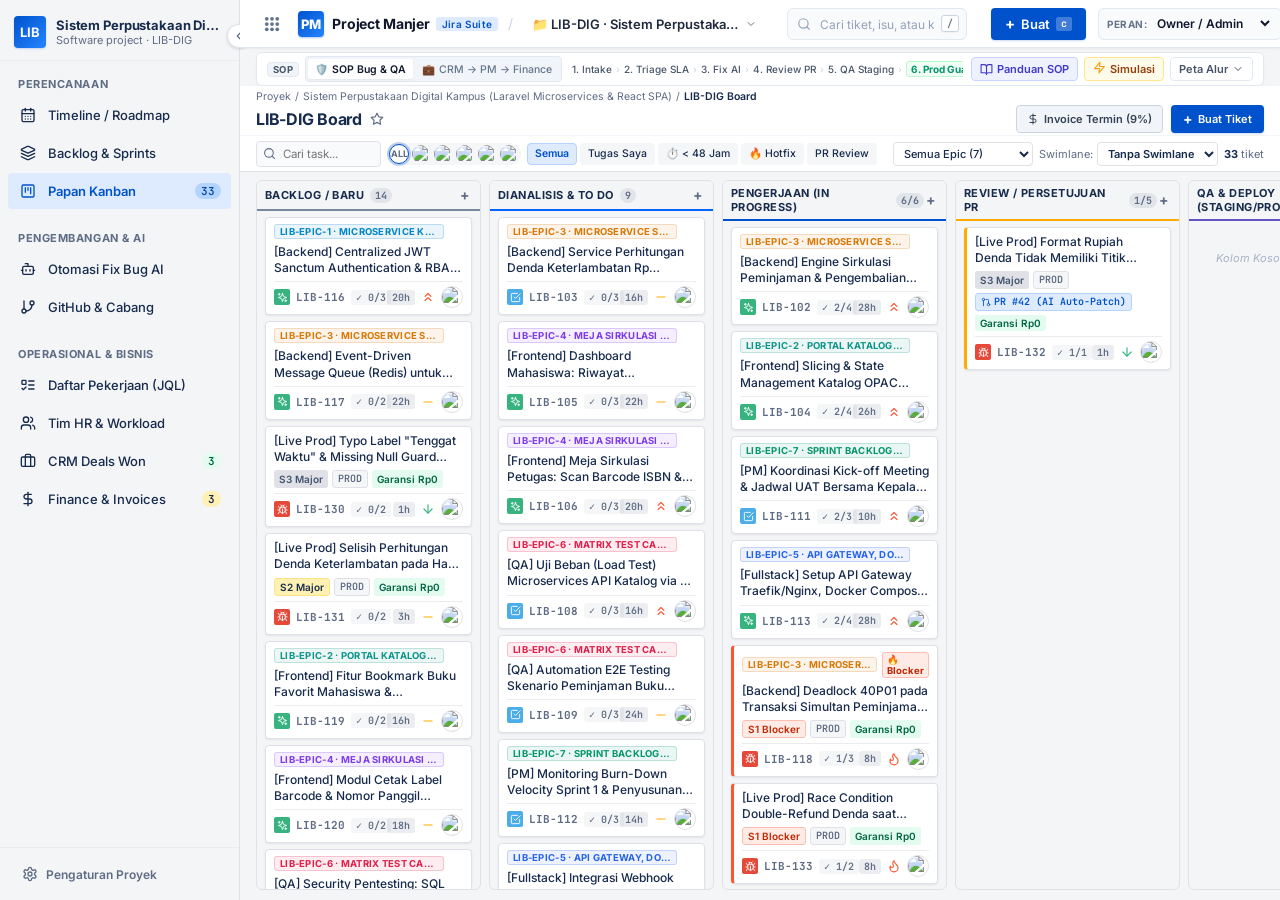
==== vanilla/index.html @ 3cd63d4c "update" ====
<!DOCTYPE html>
<html lang="id">
<head>
  <meta charset="UTF-8" />
  <meta name="viewport" content="width=device-width, initial-scale=1.0" />
  <title>Project Manjer - Software House Suite (Vanilla JS)</title>
  <meta name="description" content="Sistem Manajemen Proyek Software House Modular Berbasis Vanilla JavaScript, HTML5, dan CSS3" />

  <!-- Google Fonts: Inter & JetBrains Mono -->
  <link rel="preconnect" href="https://fonts.googleapis.com" />
  <link rel="preconnect" href="https://fonts.gstatic.com" crossorigin />
  <link href="https://fonts.googleapis.com/css2?family=Inter:wght@400;500;600;700&family=JetBrains+Mono:wght@400;500;600&display=swap" rel="stylesheet" />

  <!-- Component Stylesheets -->
  <link rel="stylesheet" href="./styles/global.css" />
  <link rel="stylesheet" href="./styles/sidebar.css" />
  <link rel="stylesheet" href="./styles/topbar.css" />
  <link rel="stylesheet" href="./styles/workflow-stepper.css" />
  <link rel="stylesheet" href="./styles/kanban.css" />
  <link rel="stylesheet" href="./styles/task-card.css" />
  <link rel="stylesheet" href="./styles/modal.css" />
  <link rel="stylesheet" href="./styles/backlog.css" />
  <link rel="stylesheet" href="./styles/timeline.css" />
  <link rel="stylesheet" href="./styles/list.css" />
  <link rel="stylesheet" href="./styles/ai-hub.css" />
  <link rel="stylesheet" href="./styles/finance.css" />
  <link rel="stylesheet" href="./styles/crm.css" />
  <link rel="stylesheet" href="./styles/hr.css" />
  <link rel="stylesheet" href="./styles/settings.css" />
  <link rel="stylesheet" href="./styles/client.css" />
  <link rel="stylesheet" href="./styles/intake.css" />
  <link rel="stylesheet" href="./styles/popover.css" />
  <link rel="stylesheet" href="./styles/toast.css" />
</head>
<body>
  <!-- Root Container for Vanilla JS Application -->
  <div id="app" class="app-root"></div>

  <!-- Main ES Module Entry Point -->
  <script type="module" src="./src/main.js"></script>
</body>
</html>
---- vanilla/styles/global.css ----
/* ==========================================================================
   ATLASSIAN JIRA DESIGN SYSTEM - GLOBAL TOKENS & STYLES
   Equivalent to Jira Software Cloud UI/UX
   ========================================================================== */

:root {
  /* Typography */
  --font-sans: 'Inter', -apple-system, BlinkMacSystemFont, 'Segoe UI', Roboto, Helvetica, Arial, sans-serif;
  --font-mono: 'JetBrains Mono', 'SFMono-Medium', 'SF Mono', Consolas, 'Liberation Mono', Menlo, monospace;

  /* Atlassian Brand Blue & Primary Colors */
  --jira-blue: #0052cc;
  --jira-blue-hover: #0065ff;
  --jira-blue-active: #0747a6;
  --jira-blue-subtle: #deebff;
  --jira-blue-subtle-hover: #b3d4ff;
  --jira-blue-text: #0052cc;

  /* Neutral Surface & Background Colors (Atlassian Neutrals) */
  --color-page-bg: #f4f5f7;
  --color-card-bg: #ffffff;
  --color-surface-hover: #ebecf0;
  --color-surface-active: #e4e7eb;
  
  --color-text-heading: #172b4d;
  --color-text-body: #172b4d;
  --color-text-subtle: #5e6c84;
  --color-text-disabled: #a5b2c6;
  --color-text-link: #0052cc;

  --color-border: #dfe1e6;
  --color-border-subtle: #ebecf0;
  --color-border-focus: #4c9aff;

  /* Zinc & Slate Neutral Palette */
  --color-zinc-50: #fafafa;
  --color-zinc-100: #f4f4f5;
  --color-zinc-200: #e4e4e7;
  --color-zinc-300: #d4d4d8;
  --color-zinc-400: #a1a1aa;
  --color-zinc-500: #71717a;
  --color-zinc-600: #52525b;
  --color-zinc-700: #3f3f46;
  --color-zinc-800: #27272a;
  --color-zinc-900: #18181b;

  /* Jira Status Colors (Atlassian Issue Status Categories) */
  --jira-status-todo-bg: #dfe1e6;
  --jira-status-todo-text: #42526e;
  --jira-status-todo-border: #c1c7d0;

  --jira-status-progress-bg: #deebff;
  --jira-status-progress-text: #0052cc;
  --jira-status-progress-border: #b3d4ff;

  --jira-status-review-bg: #fff0b3;
  --jira-status-review-text: #172b4d;
  --jira-status-review-border: #ffe380;

  --jira-status-qa-bg: #eae6ff;
  --jira-status-qa-text: #403294;
  --jira-status-qa-border: #c0b6f2;

  --jira-status-done-bg: #e3fcef;
  --jira-status-done-text: #006644;
  --jira-status-done-border: #abf5d1;

  --jira-status-hotfix-bg: #ffebe6;
  --jira-status-hotfix-text: #bf2600;
  --jira-status-hotfix-border: #ffbdad;

  /* Jira Issue Type Colors */
  --jira-type-bug: #e5493a;
  --jira-type-task: #4bade8;
  --jira-type-story: #36b37e;
  --jira-type-epic: #6554c0;
  --jira-type-subtask: #00a3bf;

  /* Jira Priorities */
  --jira-priority-highest: #ff5630;
  --jira-priority-high: #ff7452;
  --jira-priority-medium: #ffab00;
  --jira-priority-low: #36b37e;
  --jira-priority-lowest: #2684ff;

  /* Modern Shadows */
  --shadow-xs: 0 1px 1px rgba(9, 30, 66, 0.25);
  --shadow-sm: 0 1px 2px rgba(9, 30, 66, 0.25), 0 0 1px rgba(9, 30, 66, 0.31);
  --shadow-md: 0 4px 8px -2px rgba(9, 30, 66, 0.25), 0 0 1px rgba(9, 30, 66, 0.31);
  --shadow-lg: 0 8px 16px -4px rgba(9, 30, 66, 0.25), 0 0 1px rgba(9, 30, 66, 0.31);
  --shadow-dialog: 0 12px 24px -6px rgba(9, 30, 66, 0.25), 0 0 1px rgba(9, 30, 66, 0.31);
  --shadow-card: 0 1px 2px rgba(9, 30, 66, 0.12), 0 0 1px rgba(9, 30, 66, 0.2);
  --shadow-card-hover: 0 4px 8px -1px rgba(9, 30, 66, 0.2), 0 0 1px rgba(9, 30, 66, 0.25);

  /* Radii */
  --radius-xs: 3px;
  --radius-sm: 4px;
  --radius-md: 6px;
  --radius-lg: 8px;
  --radius-xl: 12px;
  --radius-full: 9999px;

  /* Transitions */
  --transition-fast: 120ms cubic-bezier(0.2, 0, 0, 1);
  --transition-normal: 200ms cubic-bezier(0.2, 0, 0, 1);
}

/* Base Reset */
*, *::before, *::after {
  box-sizing: border-box;
  margin: 0;
  padding: 0;
}

html {
  font-family: var(--font-sans);
  -webkit-font-smoothing: antialiased;
  -moz-osx-font-smoothing: grayscale;
  text-rendering: optimizeLegibility;
  font-size: 14px;
}

body {
  font-family: var(--font-sans);
  color: var(--color-text-body);
  background-color: var(--color-page-bg);
  height: 100vh;
  width: 100vw;
  overflow: hidden;
}

input, button, select, textarea {
  font-family: inherit;
  font-size: inherit;
  color: inherit;
}

button {
  cursor: pointer;
  border: none;
  background: none;
}

a {
  color: var(--color-text-link);
  text-decoration: none;
}
a:hover {
  text-decoration: underline;
}

/* App Root Structure */
.app-root {
  display: flex;
  height: 100vh;
  width: 100vw;
  overflow: hidden;
  background-color: var(--color-page-bg);
}

.app-viewport {
  flex: 1;
  display: flex;
  flex-direction: column;
  height: 100vh;
  min-width: 0;
  background-color: var(--color-page-bg);
  overflow: hidden;
}

.app-content {
  flex: 1;
  display: flex;
  flex-direction: column;
  min-height: 0;
  overflow-y: auto;
  position: relative;
  background-color: var(--color-page-bg);
}

/* Jira Standard Badges */
.jira-badge {
  font-family: var(--font-sans);
  font-size: 11px;
  font-weight: 700;
  padding: 2px 6px;
  border-radius: var(--radius-xs);
  text-transform: uppercase;
  letter-spacing: 0.04em;
  display: inline-flex;
  align-items: center;
  gap: 4px;
  line-height: 14px;
}

.jira-badge--todo {
  background-color: var(--jira-status-todo-bg);
  color: var(--jira-status-todo-text);
  border: 1px solid var(--jira-status-todo-border);
}

.jira-badge--progress {
  background-color: var(--jira-status-progress-bg);
  color: var(--jira-status-progress-text);
  border: 1px solid var(--jira-status-progress-border);
}

.jira-badge--review {
  background-color: var(--jira-status-review-bg);
  color: var(--jira-status-review-text);
  border: 1px solid var(--jira-status-review-border);
}

.jira-badge--qa {
  background-color: var(--jira-status-qa-bg);
  color: var(--jira-status-qa-text);
  border: 1px solid var(--jira-status-qa-border);
}

.jira-badge--done {
  background-color: var(--jira-status-done-bg);
  color: var(--jira-status-done-text);
  border: 1px solid var(--jira-status-done-border);
}

.jira-badge--hotfix {
  background-color: var(--jira-status-hotfix-bg);
  color: var(--jira-status-hotfix-text);
  border: 1px solid var(--jira-status-hotfix-border);
}

/* Jira Standard Buttons */
.jira-btn {
  display: inline-flex;
  align-items: center;
  justify-content: center;
  gap: 6px;
  padding: 6px 12px;
  font-size: 13px;
  font-weight: 600;
  border-radius: var(--radius-sm);
  transition: background-color var(--transition-fast), border-color var(--transition-fast);
  white-space: nowrap;
  user-select: none;
}

.jira-btn--primary {
  background-color: var(--jira-blue);
  color: #ffffff;
}
.jira-btn--primary:hover {
  background-color: var(--jira-blue-hover);
}
.jira-btn--primary:active {
  background-color: var(--jira-blue-active);
}

.jira-btn--subtle {
  background-color: transparent;
  color: var(--color-text-subtle);
}
.jira-btn--subtle:hover {
  background-color: var(--color-surface-hover);
  color: var(--color-text-heading);
}

.jira-btn--default {
  background-color: rgba(9, 30, 66, 0.04);
  color: var(--color-text-heading);
  border: 1px solid var(--color-border);
}
.jira-btn--default:hover {
  background-color: rgba(9, 30, 66, 0.08);
}

/* Custom Scrollbar for Jira Look */
::-webkit-scrollbar {
  width: 8px;
  height: 8px;
}
::-webkit-scrollbar-track {
  background: transparent;
}
::-webkit-scrollbar-thumb {
  background: #c1c7d0;
  border-radius: 4px;
}
::-webkit-scrollbar-thumb:hover {
  background: #a5b2c6;
}
---- vanilla/styles/sidebar.css ----
/* ==========================================================================
   SIDEBAR COMPONENT STYLING - ATLASSIAN JIRA PROJECT SIDEBAR
   Collapsible, clean, light grey navigation matching Jira Cloud UI/UX
   ========================================================================== */

.sidebar-backdrop {
  position: fixed;
  inset: 0;
  z-index: 40;
  background-color: rgba(9, 30, 66, 0.54);
  backdrop-filter: blur(2px);
  opacity: 0;
  pointer-events: none;
  transition: opacity var(--transition-fast);
}

.sidebar-backdrop--visible {
  opacity: 1;
  pointer-events: auto;
}

.sidebar {
  width: 240px;
  background-color: #f4f5f7;
  border-right: 1px solid var(--color-border);
  display: flex;
  flex-direction: column;
  flex-shrink: 0;
  height: 100%;
  user-select: none;
  position: relative;
  transition: width var(--transition-normal), transform var(--transition-normal);
  z-index: 40;
}

.sidebar--collapsed {
  width: 64px;
}

@media (max-width: 1024px) {
  .sidebar {
    position: fixed;
    top: 0;
    bottom: 0;
    left: 0;
    transform: translateX(-100%);
  }

  .sidebar--mobile-open {
    transform: translateX(0);
  }
}

/* Sidebar Collapse Toggle Button */
.sidebar__collapse-toggle {
  position: absolute;
  top: 24px;
  right: -12px;
  width: 24px;
  height: 24px;
  border-radius: var(--radius-full);
  background-color: #ffffff;
  border: 1px solid var(--color-border);
  box-shadow: 0 1px 3px rgba(9, 30, 66, 0.15);
  display: flex;
  align-items: center;
  justify-content: center;
  color: var(--color-text-subtle);
  cursor: pointer;
  z-index: 50;
  transition: transform var(--transition-fast), background-color var(--transition-fast), color var(--transition-fast);
}
.sidebar__collapse-toggle:hover {
  background-color: var(--jira-blue);
  color: #ffffff;
  border-color: var(--jira-blue);
}

/* Project Header Banner */
.sidebar__project-header {
  padding: 16px 14px 12px 14px;
  display: flex;
  align-items: center;
  gap: 10px;
  border-bottom: 1px solid var(--color-border-subtle);
  min-height: 58px;
}

.sidebar__project-avatar {
  width: 32px;
  height: 32px;
  border-radius: var(--radius-sm);
  background: linear-gradient(135deg, #0052cc 0%, #2684ff 100%);
  display: flex;
  align-items: center;
  justify-content: center;
  color: #ffffff;
  font-weight: 700;
  font-size: 13px;
  flex-shrink: 0;
  box-shadow: 0 1px 2px rgba(0, 82, 204, 0.2);
}

.sidebar__project-info {
  display: flex;
  flex-direction: column;
  min-width: 0;
  overflow: hidden;
}

.sidebar--collapsed .sidebar__project-info {
  display: none;
}

.sidebar__project-title {
  font-size: 13px;
  font-weight: 700;
  color: var(--color-text-heading);
  white-space: nowrap;
  overflow: hidden;
  text-overflow: ellipsis;
  letter-spacing: -0.01em;
}

.sidebar__project-category {
  font-size: 11px;
  color: var(--color-text-subtle);
  white-space: nowrap;
  overflow: hidden;
  text-overflow: ellipsis;
}

/* Nav Scroll Container */
.sidebar__nav-container {
  flex: 1;
  overflow-y: auto;
  overflow-x: hidden;
  padding: 10px 8px;
  display: flex;
  flex-direction: column;
  gap: 16px;
}

.sidebar__nav-section {
  display: flex;
  flex-direction: column;
  gap: 2px;
}

.sidebar__section-title {
  font-size: 11px;
  font-weight: 700;
  color: var(--color-text-subtle);
  letter-spacing: 0.05em;
  padding: 6px 10px 4px 10px;
  text-transform: uppercase;
}

.sidebar--collapsed .sidebar__section-title {
  display: none;
}

/* Nav Item */
.sidebar__nav-item {
  display: flex;
  align-items: center;
  justify-content: space-between;
  padding: 8px 10px;
  border-radius: var(--radius-sm);
  color: var(--color-text-body);
  font-size: 13px;
  font-weight: 500;
  transition: background-color var(--transition-fast), color var(--transition-fast);
  text-align: left;
  width: 100%;
}
.sidebar__nav-item:hover {
  background-color: rgba(9, 30, 66, 0.08);
  color: var(--color-text-heading);
}

.sidebar__nav-item--active {
  background-color: var(--jira-blue-subtle) !important;
  color: var(--jira-blue) !important;
  font-weight: 600;
}

.sidebar__nav-item-left {
  display: flex;
  align-items: center;
  gap: 10px;
  min-width: 0;
}

.sidebar__nav-item-icon {
  display: flex;
  align-items: center;
  justify-content: center;
  width: 20px;
  height: 20px;
  color: inherit;
  flex-shrink: 0;
}

.sidebar__nav-item-label {
  white-space: nowrap;
  overflow: hidden;
  text-overflow: ellipsis;
}

.sidebar--collapsed .sidebar__nav-item-label {
  display: none;
}

/* Badge in Nav Item */
.sidebar__badge {
  font-size: 11px;
  font-family: var(--font-mono);
  font-weight: 600;
  padding: 1px 6px;
  border-radius: 10px;
  background-color: rgba(9, 30, 66, 0.08);
  color: var(--color-text-subtle);
  line-height: 14px;
}

.sidebar__nav-item--active .sidebar__badge {
  background-color: #b3d4ff;
  color: var(--jira-blue-active);
}

.sidebar--collapsed .sidebar__badge {
  display: none;
}

/* Bottom Footer (Project Settings) */
.sidebar__footer {
  padding: 12px 14px;
  border-top: 1px solid var(--color-border-subtle);
  display: flex;
  align-items: center;
  gap: 8px;
}

.sidebar__settings-btn {
  display: flex;
  align-items: center;
  gap: 8px;
  font-size: 12px;
  font-weight: 600;
  color: var(--color-text-subtle);
  width: 100%;
  padding: 6px 8px;
  border-radius: var(--radius-sm);
  transition: background-color var(--transition-fast), color var(--transition-fast);
}
.sidebar__settings-btn:hover {
  background-color: rgba(9, 30, 66, 0.08);
  color: var(--color-text-heading);
}

.sidebar--collapsed .sidebar__settings-btn span {
  display: none;
}
---- vanilla/styles/topbar.css ----
/* ==========================================================================
   TOPBAR COMPONENT STYLING - MODERN JIRA / LINEAR INSPIRED GLOBAL NAV
   Single-row Flexbox layout: Left (Brand & Project), Center (Search), Right (Actions)
   Adheres to 8-pt spacing, Slate/Zinc neutral palette, zero overlap guaranteed.
   ========================================================================== */

.topbar {
  position: sticky;
  top: 0;
  z-index: 50;
  background-color: #ffffff;
  border-bottom: 1px solid #e2e8f0;
  box-shadow: 0 1px 2px rgba(9, 30, 66, 0.05);
  height: 48px;
  display: flex;
  align-items: center;
  justify-content: space-between;
  padding: 0 16px;
  gap: 16px;
  flex-shrink: 0;
  user-select: none;
}

/* ==========================================================================
   1. Left Zone: Brand Logo, App Launcher & Project Breadcrumb
   ========================================================================== */
.topbar__left {
  display: flex;
  align-items: center;
  gap: 10px;
  flex-shrink: 0;
  min-width: 0;
}

.topbar__app-switcher {
  display: flex;
  align-items: center;
  justify-content: center;
  width: 32px;
  height: 32px;
  border-radius: var(--radius-sm, 4px);
  color: #64748b;
  background: transparent;
  border: none;
  cursor: pointer;
  transition: background-color var(--transition-fast, 120ms ease), color var(--transition-fast, 120ms ease);
}
.topbar__app-switcher:hover {
  background-color: #f1f5f9;
  color: var(--jira-blue, #0052cc);
}

.topbar__brand-group {
  display: flex;
  align-items: center;
  gap: 8px;
}

.topbar__jira-logo {
  width: 26px;
  height: 26px;
  border-radius: 4px;
  background: linear-gradient(135deg, #0052cc 0%, #2684ff 100%);
  display: flex;
  align-items: center;
  justify-content: center;
  color: #ffffff;
  font-weight: 800;
  font-size: 13px;
  box-shadow: 0 1px 2px rgba(0, 82, 204, 0.3);
  letter-spacing: -0.02em;
}

.topbar__brand-title {
  font-size: 14px;
  font-weight: 700;
  color: #0f172a;
  letter-spacing: -0.01em;
  display: flex;
  align-items: center;
  gap: 6px;
  white-space: nowrap;
}

.topbar__brand-badge {
  font-size: 10px;
  font-weight: 600;
  padding: 1px 6px;
  border-radius: 3px;
  background-color: #deebff;
  color: #0052cc;
  letter-spacing: 0.02em;
}

.topbar__divider {
  font-size: 14px;
  font-weight: 400;
  color: #cbd5e1;
  user-select: none;
}

.topbar__project-wrapper {
  position: relative;
  display: flex;
  align-items: center;
  max-width: 240px;
}

.topbar__project-select {
  font-size: 13px;
  font-weight: 600;
  color: #1e293b;
  background-color: transparent;
  border: 1px solid transparent;
  border-radius: 6px;
  padding: 4px 24px 4px 8px;
  cursor: pointer;
  outline: none;
  appearance: none;
  -webkit-appearance: none;
  text-overflow: ellipsis;
  white-space: nowrap;
  overflow: hidden;
  max-width: 100%;
  transition: all var(--transition-fast, 120ms ease);
}
.topbar__project-select:hover {
  background-color: #f1f5f9;
  border-color: #cbd5e1;
}
.topbar__project-select:focus {
  background-color: #ffffff;
  border-color: #0052cc;
  box-shadow: 0 0 0 2px rgba(0, 82, 204, 0.15);
}

.topbar__project-chevron {
  position: absolute;
  right: 6px;
  color: #64748b;
  pointer-events: none;
  display: flex;
  align-items: center;
}

/* ==========================================================================
   2. Center Zone: Responsive Centered Global Search Bar
   ========================================================================== */
.topbar__center {
  display: flex;
  align-items: center;
  justify-content: center;
  flex: 1;
  max-width: 440px;
  min-width: 180px;
  margin: 0 8px;
}

.topbar__search-container {
  position: relative;
  width: 100%;
  display: flex;
  align-items: center;
}

.topbar__search-icon {
  position: absolute;
  left: 10px;
  color: #94a3b8;
  pointer-events: none;
  display: flex;
  align-items: center;
}

.topbar__search-input {
  width: 100%;
  height: 32px;
  padding: 0 32px 0 32px;
  font-size: 13px;
  font-family: var(--font-sans);
  background-color: #f8fafc;
  border: 1px solid #e2e8f0;
  border-radius: 6px;
  color: #0f172a;
  outline: none;
  transition: all var(--transition-fast, 120ms ease);
}
.topbar__search-input::placeholder {
  color: #94a3b8;
  font-size: 12px;
}
.topbar__search-input:hover {
  background-color: #ffffff;
  border-color: #cbd5e1;
}
.topbar__search-input:focus {
  background-color: #ffffff;
  border-color: #0052cc;
  box-shadow: 0 0 0 2px rgba(0, 82, 204, 0.15);
}

.topbar__search-shortcut {
  position: absolute;
  right: 8px;
  font-size: 10px;
  font-family: var(--font-mono);
  font-weight: 600;
  padding: 1px 5px;
  border-radius: 3px;
  background-color: #ffffff;
  color: #64748b;
  border: 1px solid #cbd5e1;
  pointer-events: none;
  box-shadow: 0 1px 1px rgba(0, 0, 0, 0.04);
}

/* ==========================================================================
   3. Right Zone: Action Buttons, Role Switcher, Notifications, Avatar
   ========================================================================== */
.topbar__right {
  display: flex;
  align-items: center;
  gap: 12px;
  flex-shrink: 0;
}

/* Jira Iconic Primary "+ Buat" Button */
.topbar__create-btn {
  display: inline-flex;
  align-items: center;
  gap: 6px;
  height: 32px;
  padding: 0 14px;
  font-size: 13px;
  font-weight: 600;
  background-color: #0052cc;
  color: #ffffff;
  border: none;
  border-radius: 4px;
  box-shadow: 0 1px 2px rgba(0, 82, 204, 0.2);
  cursor: pointer;
  transition: background-color var(--transition-fast, 120ms ease), transform var(--transition-fast, 120ms ease);
}
.topbar__create-btn:hover {
  background-color: #0065ff;
}
.topbar__create-btn:active {
  background-color: #0747a6;
  transform: translateY(1px);
}

.topbar__create-plus {
  font-size: 15px;
  font-weight: 700;
  line-height: 1;
}

.topbar__create-key {
  font-family: var(--font-mono);
  font-size: 10px;
  background: rgba(255, 255, 255, 0.25);
  padding: 1px 5px;
  border-radius: 2px;
  line-height: 1.2;
}

/* Role Selector Badge (RBAC Simulation) */
.topbar__role-badge {
  display: flex;
  align-items: center;
  gap: 6px;
  background-color: #f8fafc;
  border: 1px solid #e2e8f0;
  border-radius: 6px;
  padding: 0 8px;
  height: 32px;
  transition: border-color var(--transition-fast, 120ms ease);
}
.topbar__role-badge:hover {
  border-color: #cbd5e1;
  background-color: #ffffff;
}

.topbar__role-label {
  font-size: 10px;
  font-weight: 700;
  color: #64748b;
  text-transform: uppercase;
  letter-spacing: 0.05em;
}

.topbar__role-select {
  font-size: 12px;
  font-weight: 600;
  color: #0f172a;
  background: transparent;
  border: none;
  cursor: pointer;
  outline: none;
  padding-right: 4px;
}

/* Icon Buttons (Notification Bell, Reset Demo) */
.topbar__notif-wrapper {
  position: relative;
  display: flex;
  align-items: center;
}

.topbar__icon-btn {
  width: 32px;
  height: 32px;
  display: flex;
  align-items: center;
  justify-content: center;
  border-radius: 6px;
  border: 1px solid transparent;
  background: transparent;
  color: #64748b;
  position: relative;
  cursor: pointer;
  transition: all var(--transition-fast, 120ms ease);
}
.topbar__icon-btn:hover {
  background-color: #f1f5f9;
  color: #0f172a;
  border-color: #e2e8f0;
}

.topbar__notif-badge {
  position: absolute;
  top: 4px;
  right: 4px;
  width: 8px;
  height: 8px;
  border-radius: 50%;
  background-color: #ef4444;
  border: 2px solid #ffffff;
  animation: pulse-ring 2s infinite;
}

@keyframes pulse-ring {
  0% { transform: scale(0.95); box-shadow: 0 0 0 0 rgba(239, 68, 68, 0.5); }
  70% { transform: scale(1); box-shadow: 0 0 0 4px rgba(239, 68, 68, 0); }
  100% { transform: scale(0.95); box-shadow: 0 0 0 0 rgba(239, 68, 68, 0); }
}

/* User Profile Avatar */
.topbar__avatar {
  width: 30px;
  height: 30px;
  border-radius: 50%;
  object-fit: cover;
  border: 1.5px solid #cbd5e1;
  cursor: pointer;
  transition: transform var(--transition-fast, 120ms ease), border-color var(--transition-fast, 120ms ease);
}
.topbar__avatar:hover {
  transform: scale(1.05);
  border-color: #0052cc;
}

/* ==========================================================================
   Responsive Adaptations
   ========================================================================== */
@media (max-width: 1024px) {
  .topbar__brand-badge {
    display: none;
  }
}

@media (max-width: 768px) {
  .topbar__brand-title {
    display: none;
  }
  .topbar__divider {
    display: none;
  }
  .topbar__center {
    min-width: 120px;
  }
  .topbar__role-label {
    display: none;
  }
}

@media (max-width: 600px) {
  .topbar__project-wrapper {
    display: none;
  }
  .topbar__role-badge {
    display: none;
  }
}
---- vanilla/styles/workflow-stepper.css ----
/* ==========================================================================
   WORKFLOW STEPPER BANNER STYLING - SLEEK COMPACT DESIGN
   Takes minimal vertical footprint (~34px height) to maximize board canvas space.
   ========================================================================== */

.workflow-stepper {
  background-color: transparent;
  padding: 4px 16px 0 16px;
  flex-shrink: 0;
  transition: all var(--transition-normal, 200ms ease);
}

.workflow-stepper__card {
  max-width: 1440px;
  margin: 0 auto;
  background-color: #ffffff;
  border: 1px solid #e2e8f0;
  border-radius: 6px;
  box-shadow: 0 1px 2px rgba(9, 30, 66, 0.03);
  overflow: hidden;
}

/* 1. Sleek Single-Row Header */
.workflow-stepper__header {
  display: flex;
  align-items: center;
  justify-content: space-between;
  padding: 3px 10px;
  height: 32px;
  background-color: #ffffff;
  gap: 8px;
}

.workflow-stepper__left {
  display: flex;
  align-items: center;
  gap: 6px;
  min-width: 0;
  flex: 1;
}

.workflow-stepper__tag {
  font-size: 9.5px;
  font-weight: 700;
  text-transform: uppercase;
  letter-spacing: 0.05em;
  color: #475569;
  background-color: #f1f5f9;
  padding: 1px 5px;
  border-radius: 4px;
  border: 1px solid #e2e8f0;
  flex-shrink: 0;
}

/* Segmented Flow Switcher */
.workflow-stepper__segmented {
  display: flex;
  align-items: center;
  background-color: #f1f5f9;
  padding: 2px;
  border-radius: 4px;
  border: 1px solid #e2e8f0;
  gap: 2px;
  flex-shrink: 0;
}

.workflow-stepper__segment-btn {
  display: inline-flex;
  align-items: center;
  gap: 4px;
  padding: 1px 7px;
  font-size: 10.5px;
  font-weight: 500;
  color: #64748b;
  background: transparent;
  border: none;
  border-radius: 3px;
  cursor: pointer;
  height: 20px;
  transition: all var(--transition-fast, 120ms ease);
  white-space: nowrap;
}
.workflow-stepper__segment-btn:hover {
  color: #0f172a;
}
.workflow-stepper__segment-btn--active {
  background-color: #ffffff;
  color: #0f172a;
  font-weight: 600;
  box-shadow: 0 1px 2px rgba(0, 0, 0, 0.06);
}

/* Compact 1-Line Preview in Header */
.workflow-stepper__compact-preview {
  display: flex;
  align-items: center;
  gap: 4px;
  font-size: 10.5px;
  color: #64748b;
  margin-left: 4px;
  overflow: hidden;
  white-space: nowrap;
  text-overflow: ellipsis;
}

.workflow-step-pill {
  font-size: 10px;
  font-weight: 500;
  color: #475569;
  white-space: nowrap;
}

.workflow-step-pill--guard {
  color: #059669;
  font-weight: 700;
  background-color: #f0fdf4;
  padding: 1px 4px;
  border-radius: 3px;
  border: 1px solid #bbf7d0;
}

.workflow-stepper__sep {
  color: #cbd5e1;
  font-size: 10px;
}

@media (max-width: 1024px) {
  .workflow-stepper__compact-preview {
    display: none;
  }
}

/* Action Buttons */
.workflow-stepper__right {
  display: flex;
  align-items: center;
  gap: 6px;
  flex-shrink: 0;
}

.workflow-stepper__btn {
  display: inline-flex;
  align-items: center;
  gap: 4px;
  height: 24px;
  padding: 0 8px;
  font-size: 11px;
  font-weight: 600;
  border-radius: 4px;
  cursor: pointer;
  border: 1px solid transparent;
  transition: all var(--transition-fast, 120ms ease);
  white-space: nowrap;
}

.workflow-stepper__btn--guide {
  color: #4338ca;
  background-color: #eef2ff;
  border-color: #c7d2fe;
}
.workflow-stepper__btn--guide:hover {
  background-color: #e0e7ff;
}

.workflow-stepper__btn--sim {
  color: #92400e;
  background-color: #fffbeb;
  border-color: #fde68a;
}
.workflow-stepper__btn--sim:hover {
  background-color: #fef3c7;
}

.workflow-stepper__btn--toggle {
  color: #475569;
  background-color: #ffffff;
  border-color: #e2e8f0;
}
.workflow-stepper__btn--toggle:hover {
  background-color: #f8fafc;
  color: #0f172a;
}

/* 2. Expanded Pipeline Details (When Opened) */
.workflow-stepper__expanded {
  padding: 14px;
  background-color: #fafbfc;
  border-top: 1px solid #e2e8f0;
}

.workflow-stepper__expanded-grid {
  display: grid;
  grid-template-columns: repeat(auto-fit, minmax(180px, 1fr));
  gap: 10px;
}

.workflow-card {
  background-color: #ffffff;
  border: 1px solid #e2e8f0;
  border-radius: 6px;
  padding: 10px;
  display: flex;
  flex-direction: column;
  gap: 4px;
  box-shadow: 0 1px 2px rgba(9, 30, 66, 0.03);
}

.workflow-card--highlight {
  border-color: #10b981;
  background-color: #f0fdf4;
}

.workflow-card__header {
  display: flex;
  align-items: center;
  justify-content: space-between;
}

.workflow-card__step {
  font-size: 10px;
  font-weight: 700;
  text-transform: uppercase;
  color: #64748b;
  font-family: var(--font-mono);
}

.workflow-card__badge {
  font-size: 10px;
  font-weight: 600;
  padding: 1px 6px;
  border-radius: 3px;
  background-color: #f1f5f9;
  color: #475569;
}

.workflow-card__title {
  font-size: 12px;
  font-weight: 700;
  color: #0f172a;
}

.workflow-card__desc {
  font-size: 11px;
  color: #64748b;
  line-height: 1.4;
  margin: 0;
}

.workflow-stepper__footnote {
  display: flex;
  align-items: center;
  justify-content: space-between;
  margin-top: 10px;
  padding-top: 8px;
  border-top: 1px solid #e2e8f0;
  font-size: 11px;
  color: #64748b;
}

.workflow-stepper__footnote strong {
  color: #0f172a;
}

.workflow-stepper__footnote-link {
  font-size: 11px;
  font-weight: 600;
  color: #0052cc;
  background: none;
  border: none;
  cursor: pointer;
  padding: 0;
  transition: color var(--transition-fast, 120ms ease);
}
.workflow-stepper__footnote-link:hover {
  color: #0065ff;
  text-decoration: underline;
}

@media (max-width: 768px) {
  .workflow-stepper {
    padding: 4px 10px 0 10px;
  }
}
---- vanilla/styles/kanban.css ----
/* ==========================================================================
   KANBAN BOARD STYLING - ATLASSIAN JIRA SOFTWARE CLOUD EQUIVALENT
   Proportional layout with locked column headers, column-independent scrolling,
   compact single-row toolbar, and maximized vertical card space.
   ========================================================================== */

.kanban-view {
  display: flex;
  flex-direction: column;
  height: 100%;
  min-height: 0;
  background-color: var(--color-page-bg, #f4f5f7);
  overflow: hidden;
}

/* ==========================================================================
   1. Jira Board Header (Compact 38px Height)
   ========================================================================== */
.kanban-board-header {
  padding: 4px 16px 2px 16px;
  background-color: #ffffff;
  display: flex;
  flex-direction: column;
  gap: 1px;
  flex-shrink: 0;
  border-bottom: 1px solid #f1f5f9;
}

.kanban-board-breadcrumbs {
  font-size: 10.5px;
  color: var(--color-text-subtle, #64748b);
  display: flex;
  align-items: center;
  gap: 4px;
  overflow: hidden;
  white-space: nowrap;
  text-overflow: ellipsis;
  line-height: 14px;
}
.kanban-board-breadcrumbs span {
  display: flex;
  align-items: center;
}

.kanban-board-title-row {
  display: flex;
  align-items: center;
  justify-content: space-between;
  gap: 12px;
  height: 28px;
}

.kanban-board-title {
  font-size: 16px;
  font-weight: 700;
  color: var(--color-text-heading, #0f172a);
  letter-spacing: -0.015em;
  display: flex;
  align-items: center;
  gap: 6px;
}

.kanban-board-star-btn {
  color: var(--color-text-subtle, #64748b);
  padding: 2px;
  border-radius: var(--radius-xs, 4px);
  display: flex;
  align-items: center;
  transition: color var(--transition-fast, 120ms ease);
}
.kanban-board-star-btn:hover {
  color: #ffab00;
}

/* Jira Standard Buttons */
.jira-btn {
  display: inline-flex;
  align-items: center;
  justify-content: center;
  gap: 5px;
  border-radius: 4px;
  font-weight: 600;
  cursor: pointer;
  transition: all var(--transition-fast, 120ms ease);
  user-select: none;
  white-space: nowrap;
}

.jira-btn--primary {
  background-color: var(--jira-blue, #0052cc);
  color: #ffffff;
  border: none;
  box-shadow: 0 1px 2px rgba(0, 82, 204, 0.2);
}
.jira-btn--primary:hover {
  background-color: var(--jira-blue-hover, #0065ff);
}

.jira-btn--default {
  background-color: #f1f5f9;
  color: #334155;
  border: 1px solid #cbd5e1;
}
.jira-btn--default:hover {
  background-color: #e2e8f0;
}

.jira-btn--subtle {
  background-color: transparent;
  color: #64748b;
  border: 1px solid #e2e8f0;
}
.jira-btn--subtle:hover {
  background-color: #f1f5f9;
  color: #0f172a;
}

/* ==========================================================================
   2. Jira Filter Bar (Compact Single-Row 36px Toolbar)
   ========================================================================== */
.kanban-toolbar {
  background-color: #ffffff;
  border-bottom: 1px solid var(--color-border, #dfe1e6);
  padding: 3px 16px;
  display: flex;
  align-items: center;
  justify-content: space-between;
  gap: 10px;
  flex-shrink: 0;
  min-height: 36px;
}

.kanban-toolbar__left {
  display: flex;
  align-items: center;
  gap: 6px;
  flex: 1;
  min-width: 0;
  overflow-x: auto;
  scrollbar-width: none;
}
.kanban-toolbar__left::-webkit-scrollbar {
  display: none;
}

/* Compact Search Box */
.kanban-search {
  position: relative;
  display: flex;
  align-items: center;
  flex-shrink: 0;
}

.kanban-search__icon {
  position: absolute;
  left: 7px;
  color: var(--color-text-subtle, #94a3b8);
  pointer-events: none;
  display: flex;
  align-items: center;
}

.kanban-search__input {
  height: 26px;
  padding: 0 22px 0 26px;
  font-size: 11.5px;
  background-color: #f8fafc;
  border: 1px solid var(--color-border, #dfe1e6);
  border-radius: var(--radius-sm, 4px);
  width: 125px;
  color: var(--color-text-heading, #0f172a);
  outline: none;
  transition: width var(--transition-fast, 120ms ease), border-color var(--transition-fast, 120ms ease);
}
.kanban-search__input:focus {
  width: 160px;
  background-color: #ffffff;
  border-color: var(--color-border-focus, #4c9aff);
  box-shadow: 0 0 0 2px rgba(76, 154, 255, 0.2);
}

.kanban-search__clear {
  position: absolute;
  right: 5px;
  color: var(--color-text-subtle, #94a3b8);
  cursor: pointer;
}

/* Jira Assignee Avatar Filter Cluster */
.kanban-avatar-cluster {
  display: flex;
  align-items: center;
  gap: 2px;
  padding: 1px 2px;
  border-radius: var(--radius-full, 9999px);
  background-color: rgba(9, 30, 66, 0.04);
  flex-shrink: 0;
}

.kanban-avatar-btn {
  width: 20px;
  height: 20px;
  border-radius: var(--radius-full, 9999px);
  border: 1.5px solid transparent;
  cursor: pointer;
  overflow: hidden;
  transition: transform var(--transition-fast, 120ms ease), border-color var(--transition-fast, 120ms ease);
  display: flex;
  align-items: center;
  justify-content: center;
}
.kanban-avatar-btn img {
  width: 100%;
  height: 100%;
  object-fit: cover;
}
.kanban-avatar-btn:hover {
  transform: translateY(-1px);
}
.kanban-avatar-btn--active {
  border-color: var(--jira-blue, #0052cc) !important;
  box-shadow: 0 0 0 2px rgba(0, 82, 204, 0.25);
}

/* Quick Filter Pills (Jira Quick Filters) */
.kanban-pills {
  display: flex;
  align-items: center;
  gap: 3px;
  flex-shrink: 0;
}

.kanban-pill {
  padding: 0 7px;
  height: 22px;
  border-radius: var(--radius-sm, 4px);
  font-size: 10.5px;
  font-weight: 500;
  color: var(--color-text-body, #334155);
  background-color: rgba(9, 30, 66, 0.04);
  border: 1px solid transparent;
  cursor: pointer;
  white-space: nowrap;
  display: inline-flex;
  align-items: center;
  gap: 2px;
  transition: all var(--transition-fast, 120ms ease);
}
.kanban-pill:hover {
  background-color: rgba(9, 30, 66, 0.08);
}
.kanban-pill--active {
  background-color: var(--jira-blue-subtle, #deebff) !important;
  color: var(--jira-blue, #0052cc) !important;
  font-weight: 600;
  border-color: #b3d4ff !important;
}

.kanban-pill--rose.kanban-pill--active {
  background-color: #ffebe6 !important;
  color: #bf2600 !important;
  border-color: #ffbdad !important;
}

/* Right Toolbar Items */
.kanban-toolbar__right {
  display: flex;
  align-items: center;
  gap: 6px;
  flex-shrink: 0;
}

.kanban-select {
  font-size: 11px;
  font-weight: 500;
  color: var(--color-text-body, #334155);
  background-color: #ffffff;
  border: 1px solid var(--color-border, #dfe1e6);
  border-radius: var(--radius-sm, 4px);
  padding: 0 6px;
  height: 24px;
  max-width: 140px;
  cursor: pointer;
  outline: none;
  text-overflow: ellipsis;
  white-space: nowrap;
  overflow: hidden;
  transition: border-color var(--transition-fast, 120ms ease);
}
.kanban-select:focus {
  border-color: var(--color-border-focus, #4c9aff);
}

#kanbanEpicSelect {
  max-width: 140px;
}

#kanbanSwimlaneSelect {
  max-width: 125px;
}

.kanban-swimlane-control {
  display: flex;
  align-items: center;
  gap: 4px;
  font-size: 10.5px;
  color: var(--color-text-subtle, #64748b);
  flex-shrink: 0;
}

.kanban-stats {
  font-size: 11px;
  color: var(--color-text-subtle, #64748b);
  display: flex;
  align-items: center;
  gap: 4px;
  white-space: nowrap;
}
.kanban-stats strong {
  color: var(--color-text-heading, #0f172a);
}

/* ==========================================================================
   3. Board Canvas & Columns (Full-Height Locked Columns with Card Scroll)
   ========================================================================== */
.kanban-canvas {
  flex: 1;
  min-height: 0;
  overflow-x: auto;
  overflow-y: hidden;
  padding: 8px 16px 10px 16px;
  display: flex;
  flex-direction: column;
  gap: 8px;
}

/* Swimlane Container */
.kanban-swimlane {
  display: flex;
  flex-direction: column;
  gap: 6px;
  flex: 1;
  min-height: 0;
}

.kanban-swimlane__header {
  display: flex;
  align-items: center;
  justify-content: space-between;
  padding: 3px 8px;
  background-color: rgba(9, 30, 66, 0.04);
  border-radius: var(--radius-sm, 4px);
  border: 1px solid var(--color-border, #dfe1e6);
  cursor: pointer;
  user-select: none;
  flex-shrink: 0;
}
.kanban-swimlane__header:hover {
  background-color: rgba(9, 30, 66, 0.08);
}

.kanban-swimlane__left {
  display: flex;
  align-items: center;
  gap: 6px;
  font-size: 11.5px;
  font-weight: 700;
  color: var(--color-text-heading, #0f172a);
}

.kanban-swimlane__arrow {
  display: flex;
  align-items: center;
  color: var(--color-text-subtle, #64748b);
  transition: transform var(--transition-fast, 120ms ease);
}

.kanban-swimlane__badge {
  font-size: 10px;
  font-family: var(--font-mono);
  font-weight: 600;
  padding: 1px 5px;
  border-radius: 8px;
  background-color: #ffffff;
  border: 1px solid var(--color-border, #dfe1e6);
  color: var(--color-text-subtle, #64748b);
}

/* Columns Grid Container (Fills viewport height) */
.kanban-columns-row {
  display: grid;
  grid-template-columns: repeat(6, minmax(225px, 1fr));
  gap: 8px;
  height: 100%;
  min-height: 0;
  flex: 1;
  align-items: stretch;
}

/* Kanban Column (Jira Style) */
.kanban-col {
  background-color: #f4f5f7;
  border-radius: 6px;
  display: flex;
  flex-direction: column;
  height: 100%;
  min-height: 0;
  max-height: 100%;
  border: 1px solid var(--color-border, #dfe1e6);
  overflow: hidden;
  transition: border-color var(--transition-fast, 120ms ease), background-color var(--transition-fast, 120ms ease);
}

.kanban-col--dragover {
  background-color: #ebecf0;
  border: 2px dashed var(--jira-blue, #0052cc) !important;
}

.kanban-col--wip-exceeded {
  border-color: #ff5630 !important;
  background-color: #fffaf9 !important;
}

/* Column Header */
.kanban-col__header {
  padding: 5px 8px;
  display: flex;
  align-items: center;
  justify-content: space-between;
  border-bottom: 2px solid transparent;
  background-color: #f4f5f7;
  flex-shrink: 0;
  user-select: none;
}

.kanban-col__header--backlog { border-bottom-color: #7a869a; }
.kanban-col__header--analysis { border-bottom-color: #0065ff; }
.kanban-col__header--progress { border-bottom-color: #0052cc; }
.kanban-col__header--review { border-bottom-color: #ffab00; }
.kanban-col__header--qa { border-bottom-color: #6554c0; }
.kanban-col__header--done { border-bottom-color: #36b37e; }

.kanban-col__title-wrapper {
  display: flex;
  align-items: center;
  gap: 6px;
}

.kanban-col__title {
  font-size: 11px;
  font-weight: 700;
  color: var(--color-text-heading, #0f172a);
  text-transform: uppercase;
  letter-spacing: 0.04em;
}

.kanban-col__wip-badge {
  font-family: var(--font-mono);
  font-size: 10px;
  font-weight: 700;
  padding: 1px 5px;
  border-radius: 8px;
  background-color: rgba(9, 30, 66, 0.08);
  color: var(--color-text-subtle, #64748b);
}

.kanban-col__wip-badge--over {
  background-color: #ffebe6 !important;
  color: #bf2600 !important;
  font-weight: 700;
}

.kanban-col__wip-alert {
  padding: 3px 6px;
  margin: 0 6px 4px 6px;
  background-color: #ffebe6;
  border: 1px solid #ffbdad;
  border-radius: var(--radius-xs, 3px);
  color: #bf2600;
  font-size: 10px;
  font-weight: 600;
  display: flex;
  align-items: center;
  gap: 4px;
}

.kanban-col__add-btn {
  color: var(--color-text-subtle, #64748b);
  padding: 2px;
  border-radius: var(--radius-xs, 3px);
  display: flex;
  align-items: center;
  transition: background-color var(--transition-fast, 120ms ease), color var(--transition-fast, 120ms ease);
}
.kanban-col__add-btn:hover {
  background-color: rgba(9, 30, 66, 0.08);
  color: var(--color-text-heading, #0f172a);
}

/* Cards List Inside Column (Independently Scrollable with Custom Scrollbar) */
.kanban-col__cards {
  padding: 6px 8px;
  display: flex;
  flex-direction: column;
  gap: 6px;
  flex: 1;
  min-height: 0;
  overflow-y: auto;
}

.kanban-col__cards::-webkit-scrollbar {
  width: 4px;
}
.kanban-col__cards::-webkit-scrollbar-track {
  background: transparent;
}
.kanban-col__cards::-webkit-scrollbar-thumb {
  background-color: #cbd5e1;
  border-radius: 4px;
}
.kanban-col__cards::-webkit-scrollbar-thumb:hover {
  background-color: #94a3b8;
}

.kanban-col__empty {
  padding: 24px 8px;
  text-align: center;
  color: var(--color-text-disabled, #a5b2c6);
  font-size: 11px;
  font-style: italic;
}
---- vanilla/styles/task-card.css ----
/* ==========================================================================
   TASK CARD COMPONENT STYLING - ATLASSIAN JIRA ISSUE CARDS
   Clean, compact Jira card layout with issue type, key, epic, subtasks & avatar
   ========================================================================== */

.task-card {
  background-color: #ffffff;
  border: 1px solid var(--color-border);
  border-radius: 4px;
  padding: 6px 8px;
  box-shadow: 0 1px 2px rgba(9, 30, 66, 0.08);
  cursor: pointer;
  display: flex;
  flex-direction: column;
  gap: 5px;
  transition: box-shadow var(--transition-fast), border-color var(--transition-fast), transform var(--transition-fast);
  user-select: none;
  position: relative;
}

.task-card:hover {
  box-shadow: var(--shadow-card-hover);
  border-color: #c1c7d0;
  transform: translateY(-1px);
}

.task-card:active {
  cursor: grabbing;
}

/* Modifiers for Special Statuses */
.task-card--hotfix {
  border-left: 3px solid #ff5630 !important;
}

.task-card--review {
  border-left: 3px solid #ffab00 !important;
}

.task-card--qa {
  border-left: 3px solid #6554c0 !important;
}

/* Epic Row */
.task-card__epic-row {
  display: flex;
  align-items: center;
  justify-content: space-between;
  gap: 5px;
}

.task-card__epic-badge {
  font-size: 9.5px;
  font-weight: 700;
  padding: 1px 5px;
  border-radius: var(--radius-xs);
  text-transform: uppercase;
  letter-spacing: 0.03em;
  white-space: nowrap;
  overflow: hidden;
  text-overflow: ellipsis;
  max-width: 170px;
}

.task-card__hotfix-pill {
  font-size: 9.5px;
  font-weight: 700;
  background-color: #ffebe6;
  color: #bf2600;
  border: 1px solid #ffbdad;
  padding: 1px 4px;
  border-radius: var(--radius-xs);
  display: inline-flex;
  align-items: center;
  gap: 2px;
}

/* Title - Proportional 2-line clamp */
.task-card__title {
  font-size: 12px;
  font-weight: 500;
  color: var(--color-text-heading);
  line-height: 1.35;
  margin: 0;
  word-break: break-word;
  display: -webkit-box;
  -webkit-line-clamp: 2;
  line-clamp: 2;
  -webkit-box-orient: vertical;
  overflow: hidden;
}

/* Tags Row (Severity, Env, QA, PR) */
.task-card__tags {
  display: flex;
  flex-wrap: wrap;
  gap: 4px;
}

.task-card__tag {
  font-size: 10px;
  font-weight: 600;
  padding: 1px 5px;
  border-radius: var(--radius-xs);
  display: inline-flex;
  align-items: center;
  gap: 3px;
  line-height: 14px;
}

.task-card__tag--s1 {
  background-color: #ffebe6;
  color: #bf2600;
  border: 1px solid #ffbdad;
}

.task-card__tag--s2 {
  background-color: #fff0b3;
  color: #172b4d;
  border: 1px solid #ffe380;
}

.task-card__tag--s3 {
  background-color: #dfe1e6;
  color: #42526e;
}

.task-card__tag--env {
  background-color: rgba(9, 30, 66, 0.04);
  color: var(--color-text-subtle);
  border: 1px solid var(--color-border);
  font-family: var(--font-mono);
}

.task-card__tag--qa-pass {
  background-color: #e3fcef;
  color: #006644;
  border: 1px solid #abf5d1;
}

.task-card__tag--pr {
  background-color: #deebff;
  color: #0052cc;
  border: 1px solid #b3d4ff;
  font-family: var(--font-mono);
}

.task-card__tag--warranty {
  background-color: #e3fcef;
  color: #006644;
}

/* Footer Row */
.task-card__footer {
  display: flex;
  align-items: center;
  justify-content: space-between;
  gap: 6px;
  padding-top: 4px;
  border-top: 1px solid var(--color-border-subtle);
}

.task-card__footer-left {
  display: flex;
  align-items: center;
  gap: 6px;
  min-width: 0;
}

/* Issue Type Icons (Jira Standard) */
.task-card__type-badge {
  display: inline-flex;
  align-items: center;
  justify-content: center;
  width: 16px;
  height: 16px;
  border-radius: 2px;
  flex-shrink: 0;
}

.task-card__type-badge--bug {
  background-color: #e5493a;
  color: #ffffff;
}

.task-card__type-badge--feature {
  background-color: #36b37e;
  color: #ffffff;
}

.task-card__type-badge--task {
  background-color: #4bade8;
  color: #ffffff;
}

/* Issue Key Link */
.task-card__key {
  font-family: var(--font-mono);
  font-size: 11px;
  font-weight: 700;
  color: var(--color-text-subtle);
  text-transform: uppercase;
  white-space: nowrap;
  flex-shrink: 0;
}
.task-card:hover .task-card__key {
  color: var(--jira-blue);
  text-decoration: underline;
}

/* Subtask Checklist Counter */
.task-card__subtask-count {
  font-size: 10px;
  font-family: var(--font-mono);
  font-weight: 600;
  color: var(--color-text-subtle);
  background-color: rgba(9, 30, 66, 0.04);
  padding: 1px 5px;
  border-radius: 3px;
  white-space: nowrap;
  flex-shrink: 0;
}

.task-card__footer-right {
  display: flex;
  align-items: center;
  gap: 6px;
  flex-shrink: 0;
}

/* Estimate Badge */
.task-card__estimate-badge {
  font-size: 10px;
  font-family: var(--font-mono);
  font-weight: 600;
  color: var(--color-text-subtle);
  background-color: rgba(9, 30, 66, 0.08);
  padding: 1px 5px;
  border-radius: 3px;
  white-space: nowrap;
  flex-shrink: 0;
}

/* Priority Icon */
.task-card__priority {
  display: flex;
  align-items: center;
  justify-content: center;
}

/* Assignee Avatar */
.task-card__avatar {
  width: 22px;
  height: 22px;
  border-radius: var(--radius-full);
  object-fit: cover;
  border: 1px solid var(--color-border);
}

.task-card__avatar--placeholder {
  width: 22px;
  height: 22px;
  border-radius: var(--radius-full);
  background-color: rgba(9, 30, 66, 0.08);
  color: var(--color-text-subtle);
  display: flex;
  align-items: center;
  justify-content: center;
  font-size: 10px;
  font-weight: 700;
}
---- vanilla/styles/modal.css ----
/* ==========================================================================
   ATLASSIAN JIRA CLOUD MODAL STYLING (Task Detail, Create Task, Sub-modals)
   ========================================================================== */

.modal-backdrop {
  position: fixed;
  inset: 0;
  z-index: 1000;
  background-color: rgba(9, 30, 66, 0.54);
  backdrop-filter: blur(2px);
  display: flex;
  align-items: center;
  justify-content: center;
  padding: 20px;
  opacity: 0;
  pointer-events: none;
  transition: opacity 0.15s ease;
}

.modal-backdrop--open {
  opacity: 1;
  pointer-events: auto;
}

.modal-dialog {
  background-color: #ffffff;
  border-radius: 8px;
  border: 1px solid var(--jira-border, #dfe1e6);
  box-shadow: 0 20px 32px -8px rgba(9, 30, 66, 0.25), 0 0 1px rgba(9, 30, 66, 0.31);
  width: 100%;
  max-width: 680px;
  max-height: 90vh;
  display: flex;
  flex-direction: column;
  overflow: hidden;
  transform: translateY(8px) scale(0.99);
  transition: transform 0.15s ease;
}

.modal-dialog--detail {
  max-width: 1180px;
  width: 96%;
  max-height: 94vh;
}

.modal-backdrop--open .modal-dialog {
  transform: translateY(0) scale(1);
}

/* Modal Header Bar (Jira Breadcrumb + Actions) */
.modal-header {
  padding: 12px 24px;
  border-bottom: 1px solid var(--jira-border, #dfe1e6);
  display: flex;
  align-items: center;
  justify-content: space-between;
  background-color: #ffffff;
  flex-shrink: 0;
}

.modal-header__title-group {
  display: flex;
  align-items: center;
  gap: 10px;
  min-width: 0;
}

.modal-header__badge {
  font-family: var(--font-mono);
  font-size: 12px;
  font-weight: 700;
  padding: 3px 8px;
  border-radius: 4px;
  background-color: #f4f5f7;
  color: #172b4d;
  border: 1px solid #dfe1e6;
  text-decoration: none;
  transition: background-color 0.1s ease;
}

.modal-header__badge:hover {
  background-color: #ebecf0;
  color: #0052cc;
}

.modal-header__close-btn {
  background: none;
  border: none;
  color: #5e6c84;
  cursor: pointer;
  padding: 6px;
  border-radius: 4px;
  display: flex;
  align-items: center;
  justify-content: center;
  transition: all 0.15s ease;
}

.modal-header__close-btn:hover {
  background-color: #ebecf0;
  color: #172b4d;
}

/* Detail Modal Atlassian Two-Column Layout (70% Left / 30% Right) */
.modal-detail-layout {
  flex: 1;
  overflow-y: auto;
  display: grid;
  grid-template-columns: 1fr;
}

@media (min-width: 1024px) {
  .modal-detail-layout {
    grid-template-columns: 7fr 3fr;
  }
}

.modal-detail-left {
  padding: 24px 32px;
  display: flex;
  flex-direction: column;
  gap: 24px;
  overflow-y: auto;
  background-color: #ffffff;
}

.modal-detail-right {
  padding: 24px 20px;
  background-color: #fafbfc;
  border-top: 1px solid var(--jira-border, #dfe1e6);
  display: flex;
  flex-direction: column;
  gap: 20px;
  overflow-y: auto;
}

@media (min-width: 1024px) {
  .modal-detail-right {
    border-top: none;
    border-left: 1px solid var(--jira-border, #dfe1e6);
  }
}

/* Jira Action Bar (Buttons: Attach, Subtask, Link Issue) */
.jira-action-bar {
  display: flex;
  align-items: center;
  gap: 8px;
  flex-wrap: wrap;
}

.jira-action-btn {
  display: inline-flex;
  align-items: center;
  gap: 6px;
  padding: 6px 12px;
  font-size: 12px;
  font-weight: 600;
  border-radius: 4px;
  border: 1px solid var(--jira-border, #dfe1e6);
  background-color: #f4f5f7;
  color: #172b4d;
  cursor: pointer;
  transition: all 0.1s ease;
}

.jira-action-btn:hover {
  background-color: #ebecf0;
}

/* Jira Subtasks Section */
.jira-subtasks-card {
  border: 1px solid var(--jira-border, #dfe1e6);
  border-radius: 6px;
  overflow: hidden;
  background-color: #ffffff;
}

.jira-subtasks-header {
  padding: 10px 14px;
  background-color: #fafbfc;
  border-bottom: 1px solid var(--jira-border, #dfe1e6);
  display: flex;
  align-items: center;
  justify-content: space-between;
}

.jira-subtasks-progress {
  display: flex;
  align-items: center;
  gap: 8px;
}

.jira-subtasks-progress-bar {
  width: 120px;
  height: 6px;
  border-radius: 3px;
  background-color: #ebecf0;
  overflow: hidden;
}

.jira-subtasks-progress-fill {
  height: 100%;
  background-color: #36b37e;
  border-radius: 3px;
  transition: width 0.3s ease;
}

/* 6-Phase Software House Lifecycle Stepper */
.lifecycle-card {
  background-color: #fafbfc;
  padding: 16px;
  border-radius: 8px;
  border: 1px solid var(--jira-border, #dfe1e6);
  display: flex;
  flex-direction: column;
  gap: 12px;
}

.lifecycle-grid {
  display: grid;
  grid-template-columns: repeat(2, 1fr);
  gap: 8px;
  padding-top: 4px;
}

@media (min-width: 640px) {
  .lifecycle-grid {
    grid-template-columns: repeat(3, 1fr);
  }
}

@media (min-width: 1024px) {
  .lifecycle-grid {
    grid-template-columns: repeat(6, 1fr);
  }
}

.phase-card-btn {
  padding: 10px;
  border-radius: 6px;
  border: 1px solid #dfe1e6;
  text-align: left;
  display: flex;
  flex-direction: column;
  justify-content: space-between;
  min-height: 72px;
  cursor: pointer;
  background: white;
  transition: all 0.15s ease;
}

.phase-card-btn.active {
  background-color: #0052cc;
  color: white;
  border-color: #0747a6;
  box-shadow: 0 4px 6px -1px rgba(0, 82, 204, 0.2);
}

.phase-card-btn.done {
  background-color: #e3fcef;
  color: #006644;
  border-color: #abf5d1;
}

.phase-card-btn:hover:not(.active) {
  border-color: #4c9aff;
  background-color: #deebff;
}

/* Diff Viewer */
.diff-card {
  background-color: #172b4d;
  border-radius: 6px;
  overflow: hidden;
  border: 1px solid #253858;
  box-shadow: 0 4px 6px -1px rgba(9, 30, 66, 0.15);
}

.diff-header {
  padding: 8px 14px;
  background-color: #091e42;
  border-bottom: 1px solid #253858;
  display: flex;
  align-items: center;
  justify-content: space-between;
  font-size: 11px;
  color: #c1c7d0;
}

.diff-content {
  padding: 12px;
  font-family: var(--font-mono);
  font-size: 12px;
  line-height: 1.5;
  overflow-x: auto;
  max-height: 220px;
}

.diff-line-add {
  color: #79f2c0;
  background-color: rgba(54, 179, 126, 0.2);
  padding: 2px 6px;
  border-radius: 2px;
  display: block;
}

.diff-line-del {
  color: #ffbdad;
  background-color: rgba(255, 86, 48, 0.2);
  padding: 2px 6px;
  border-radius: 2px;
  display: block;
}

.diff-line-header {
  color: #4c9aff;
  font-weight: 700;
  padding: 2px 6px;
  display: block;
}

.diff-line-normal {
  color: #a5b2c6;
  padding: 2px 6px;
  display: block;
}

/* Sub-modals Overlay (Triage, QA, RCA, PR, Reject, Revision) */
.submodal-overlay {
  position: fixed;
  inset: 0;
  z-index: 1100;
  background-color: rgba(9, 30, 66, 0.54);
  backdrop-filter: blur(2px);
  display: flex;
  align-items: center;
  justify-content: center;
  padding: 16px;
}

.submodal-box {
  background: white;
  border-radius: 8px;
  max-width: 520px;
  width: 100%;
  padding: 20px 24px;
  display: flex;
  flex-direction: column;
  gap: 16px;
  box-shadow: 0 20px 32px -8px rgba(9, 30, 66, 0.25);
  border: 1px solid var(--jira-border, #dfe1e6);
}

/* Jira Right Sidebar Metadata Rows */
.jira-meta-row {
  display: flex;
  flex-direction: column;
  gap: 6px;
}

.jira-meta-label {
  font-size: 11px;
  font-weight: 700;
  color: #5e6c84;
  text-transform: uppercase;
  letter-spacing: 0.04em;
}

.jira-meta-value {
  font-size: 12px;
  color: #172b4d;
}

/* Jira Time Tracking Bar */
.jira-timetrack-bar {
  width: 100%;
  height: 8px;
  border-radius: 4px;
  background-color: #ebecf0;
  overflow: hidden;
  display: flex;
}

.jira-timetrack-logged {
  height: 100%;
  background-color: #0052cc;
  border-radius: 4px 0 0 4px;
}

.jira-timetrack-remaining {
  height: 100%;
  background-color: #ebecf0;
}
---- vanilla/styles/backlog.css ----
/* ==========================================================================
   ATLASSIAN JIRA CLOUD BACKLOG & SPRINT VIEW STYLING
   ========================================================================== */

.backlog-view-container {
  flex: 1;
  overflow-y: auto;
  background-color: var(--jira-bg-page, #f4f5f7);
  min-height: 100%;
}

.jira-backlog-layout {
  display: flex;
  min-height: calc(100vh - 56px);
}

/* Left Epics Panel (Jira Epics Drawer) */
.jira-epics-panel {
  width: 280px;
  background-color: #ffffff;
  border-right: 1px solid var(--jira-border, #dfe1e6);
  display: flex;
  flex-direction: column;
  flex-shrink: 0;
  transition: width 0.2s ease, margin-left 0.2s ease;
}

.jira-epics-panel.collapsed {
  width: 0;
  margin-left: -280px;
  overflow: hidden;
  border-right: none;
}

.jira-epics-panel__header {
  padding: 16px;
  display: flex;
  align-items: center;
  justify-content: space-between;
  border-bottom: 1px solid var(--jira-border, #dfe1e6);
  background-color: #fafbfc;
}

.jira-epics-panel__title {
  font-size: 13px;
  font-weight: 700;
  color: var(--jira-text, #172b4d);
  text-transform: uppercase;
  letter-spacing: 0.04em;
  display: flex;
  align-items: center;
  gap: 8px;
}

.jira-epics-panel__list {
  padding: 8px;
  display: flex;
  flex-direction: column;
  gap: 4px;
  overflow-y: auto;
  flex: 1;
}

.jira-epic-item {
  padding: 10px 12px;
  border-radius: 6px;
  border: 1px solid transparent;
  cursor: pointer;
  transition: all 0.15s ease;
  display: flex;
  flex-direction: column;
  gap: 6px;
  background-color: #ffffff;
}

.jira-epic-item:hover {
  background-color: #f4f5f7;
  border-color: #ebecf0;
}

.jira-epic-item.active {
  background-color: #deebff;
  border-color: #0052cc;
}

.jira-epic-item__title-row {
  display: flex;
  align-items: center;
  justify-content: space-between;
  gap: 8px;
}

.jira-epic-item__name {
  font-size: 12px;
  font-weight: 600;
  color: #172b4d;
  display: flex;
  align-items: center;
  gap: 6px;
  overflow: hidden;
  text-overflow: ellipsis;
  white-space: nowrap;
}

.jira-epic-item__bar {
  width: 100%;
  height: 4px;
  border-radius: 2px;
  background-color: #ebecf0;
  overflow: hidden;
  display: flex;
}

.jira-epic-item__bar-fill {
  height: 100%;
  background-color: #36b37e;
  border-radius: 2px;
}

/* Main Backlog Work Area */
.jira-backlog-main {
  flex: 1;
  padding: 24px 32px;
  display: flex;
  flex-direction: column;
  gap: 20px;
  overflow-y: auto;
  max-width: 1200px;
}

/* Jira Header & Breadcrumb */
.jira-backlog-header {
  display: flex;
  justify-content: space-between;
  align-items: flex-start;
  flex-wrap: wrap;
  gap: 16px;
}

.jira-backlog-header__crumbs {
  display: flex;
  align-items: center;
  gap: 6px;
  font-size: 12px;
  color: var(--jira-text-subtle, #5e6c84);
  margin-bottom: 4px;
}

.jira-backlog-header__title {
  font-size: 22px;
  font-weight: 700;
  color: var(--jira-text, #172b4d);
  margin: 0;
  letter-spacing: -0.01em;
}

/* Controls Bar (Filter, Search, Toggle Epics) */
.jira-backlog-controls {
  display: flex;
  align-items: center;
  justify-content: space-between;
  flex-wrap: wrap;
  gap: 12px;
  background-color: #ffffff;
  padding: 10px 16px;
  border-radius: 8px;
  border: 1px solid var(--jira-border, #dfe1e6);
}

.jira-backlog-controls__left {
  display: flex;
  align-items: center;
  gap: 12px;
  flex-wrap: wrap;
}

.jira-filter-search {
  position: relative;
  display: flex;
  align-items: center;
}

.jira-filter-search input {
  padding: 6px 10px 6px 30px;
  font-size: 12px;
  border: 1px solid var(--jira-border, #dfe1e6);
  border-radius: 6px;
  outline: none;
  width: 200px;
  background-color: #fafbfc;
  color: #172b4d;
  transition: all 0.15s ease;
}

.jira-filter-search input:focus {
  border-color: #4c9aff;
  background-color: #ffffff;
  box-shadow: 0 0 0 2px rgba(76, 154, 255, 0.2);
  width: 260px;
}

.jira-filter-search .search-icon {
  position: absolute;
  left: 9px;
  color: #6b778c;
  pointer-events: none;
}

/* Team Workload Matrix Cards (PRD Section 6.5) */
.jira-workload-matrix {
  background: #ffffff;
  border-radius: 8px;
  border: 1px solid var(--jira-border, #dfe1e6);
  padding: 14px 16px;
  display: flex;
  flex-direction: column;
  gap: 10px;
}

.jira-workload-matrix__header {
  display: flex;
  align-items: center;
  justify-content: space-between;
  font-size: 12px;
  font-weight: 700;
  color: #172b4d;
}

.jira-workload-grid {
  display: grid;
  grid-template-columns: repeat(auto-fit, minmax(200px, 1fr));
  gap: 10px;
}

.jira-workload-card {
  padding: 10px 12px;
  border-radius: 6px;
  border: 1px solid #ebecf0;
  background-color: #fafbfc;
  cursor: pointer;
  transition: all 0.15s ease;
  display: flex;
  flex-direction: column;
  gap: 6px;
}

.jira-workload-card:hover {
  background-color: #f4f5f7;
  border-color: #dfe1e6;
}

.jira-workload-card.active {
  background-color: #deebff;
  border-color: #0052cc;
}

.jira-workload-card__top {
  display: flex;
  align-items: center;
  justify-content: space-between;
  gap: 8px;
}

.jira-workload-card__user {
  display: flex;
  align-items: center;
  gap: 8px;
  font-size: 12px;
  font-weight: 600;
  color: #172b4d;
}

.jira-workload-card__avatar {
  width: 24px;
  height: 24px;
  border-radius: 50%;
  object-fit: cover;
}

.jira-workload-card__meta {
  display: flex;
  justify-content: space-between;
  font-size: 11px;
  color: #5e6c84;
}

.jira-workload-card__bar {
  width: 100%;
  height: 4px;
  border-radius: 2px;
  background-color: #ebecf0;
  overflow: hidden;
}

.jira-workload-card__bar-fill {
  height: 100%;
  border-radius: 2px;
  transition: width 0.3s ease;
}

/* Sprint & Backlog Containers (Atlassian Jira Style) */
.jira-sprint-container,
.jira-backlog-container {
  background-color: #ffffff;
  border: 1px solid var(--jira-border, #dfe1e6);
  border-radius: 8px;
  overflow: hidden;
  box-shadow: 0 1px 2px rgba(9, 30, 66, 0.08);
}

.jira-sprint-header,
.jira-backlog-header-bar {
  padding: 12px 16px;
  background-color: #fafbfc;
  border-bottom: 1px solid var(--jira-border, #dfe1e6);
  display: flex;
  align-items: center;
  justify-content: space-between;
  flex-wrap: wrap;
  gap: 12px;
}

.jira-sprint-header__left,
.jira-backlog-header__left {
  display: flex;
  align-items: center;
  gap: 10px;
}

.jira-sprint-toggle {
  background: none;
  border: none;
  color: #5e6c84;
  cursor: pointer;
  padding: 2px;
  display: flex;
  align-items: center;
  justify-content: center;
  border-radius: 4px;
  transition: background-color 0.15s ease;
}

.jira-sprint-toggle:hover {
  background-color: #ebecf0;
  color: #172b4d;
}

.jira-sprint-title {
  font-size: 14px;
  font-weight: 700;
  color: #172b4d;
  display: flex;
  align-items: center;
  gap: 8px;
}

.jira-sprint-dates {
  font-size: 11px;
  color: #5e6c84;
  font-weight: 500;
}

.jira-sprint-header__right,
.jira-backlog-header__right {
  display: flex;
  align-items: center;
  gap: 10px;
}

/* Jira Tri-color Story Point Lozenges (Gray: Not Started, Blue: In Progress, Green: Done) */
.jira-points-group {
  display: flex;
  align-items: center;
  border-radius: 12px;
  overflow: hidden;
  font-size: 11px;
  font-weight: 700;
  font-family: var(--font-mono);
}

.jira-point-badge {
  padding: 2px 8px;
  display: flex;
  align-items: center;
  justify-content: center;
}

.jira-point-badge--todo {
  background-color: #dfe1e6;
  color: #42526e;
}

.jira-point-badge--inprogress {
  background-color: #deebff;
  color: #0052cc;
}

.jira-point-badge--done {
  background-color: #e3fcef;
  color: #006644;
}

/* Jira Issue Row */
.jira-issue-list {
  display: flex;
  flex-direction: column;
}

.jira-issue-row {
  display: flex;
  align-items: center;
  justify-content: space-between;
  padding: 9px 16px;
  background-color: #ffffff;
  border-bottom: 1px solid #ebecf0;
  transition: background-color 0.1s ease;
  gap: 12px;
}

.jira-issue-row:last-child {
  border-bottom: none;
}

.jira-issue-row:hover {
  background-color: #f4f5f7;
}

.jira-issue-row__left {
  display: flex;
  align-items: center;
  gap: 10px;
  min-width: 0;
  flex: 1;
}

.jira-issue-handle {
  color: #c1c7d0;
  cursor: grab;
  display: flex;
  align-items: center;
}

.jira-issue-type-icon {
  display: flex;
  align-items: center;
  justify-content: center;
  flex-shrink: 0;
}

.jira-issue-key {
  font-size: 11px;
  font-family: var(--font-mono);
  font-weight: 700;
  color: #5e6c84;
  text-decoration: none;
  flex-shrink: 0;
  width: 70px;
}

.jira-issue-key:hover {
  color: #0052cc;
  text-decoration: underline;
}

.jira-issue-title {
  font-size: 12px;
  font-weight: 500;
  color: #172b4d;
  overflow: hidden;
  text-overflow: ellipsis;
  white-space: nowrap;
  flex: 1;
  cursor: pointer;
}

.jira-issue-title:hover {
  color: #0052cc;
}

.jira-issue-epic {
  font-size: 10px;
  font-weight: 700;
  padding: 2px 8px;
  border-radius: 4px;
  white-space: nowrap;
  flex-shrink: 0;
  text-transform: uppercase;
}

.jira-issue-row__right {
  display: flex;
  align-items: center;
  gap: 12px;
  flex-shrink: 0;
}

.jira-issue-status {
  font-size: 10px;
  font-weight: 700;
  padding: 2px 8px;
  border-radius: 4px;
  text-transform: uppercase;
  letter-spacing: 0.02em;
}

.jira-issue-avatar {
  width: 22px;
  height: 22px;
  border-radius: 50%;
  object-fit: cover;
  flex-shrink: 0;
}

.jira-issue-estimate {
  font-size: 11px;
  font-family: var(--font-mono);
  font-weight: 600;
  color: #42526e;
  background-color: #f4f5f7;
  padding: 2px 6px;
  border-radius: 4px;
  border: 1px solid #dfe1e6;
  width: 38px;
  text-align: center;
}

/* Quick Create Issue Inline Trigger */
.jira-quick-create {
  padding: 10px 16px;
  background-color: #fafbfc;
  border-top: 1px solid #ebecf0;
  display: flex;
  align-items: center;
  gap: 8px;
  cursor: pointer;
  color: #5e6c84;
  font-size: 12px;
  font-weight: 600;
  transition: all 0.15s ease;
}

.jira-quick-create:hover {
  background-color: #f4f5f7;
  color: #0052cc;
}
---- vanilla/styles/timeline.css ----
/* ==========================================================================
   ATLASSIAN JIRA CLOUD ROADMAP & TIMELINE GANTT STYLING
   Clean, modern, ergonomic layout following 8-pt grid system & modern design tokens.
   ========================================================================== */

.timeline-view {
  flex: 1;
  display: flex;
  flex-direction: column;
  height: 100%;
  background-color: var(--jira-bg-page, #f4f5f7);
  overflow-y: auto;
  padding: 24px 32px;
}

.timeline-container {
  max-width: 1440px;
  margin: 0 auto;
  display: flex;
  flex-direction: column;
  gap: 16px;
  width: 100%;
}

/* ==========================================================================
   1. Header & Project Switcher Block
   ========================================================================== */
.timeline-header-block {
  display: flex;
  justify-content: space-between;
  align-items: flex-start;
  flex-wrap: wrap;
  gap: 16px;
}

.timeline-breadcrumb {
  display: flex;
  align-items: center;
  gap: 6px;
  font-size: 12px;
  color: #64748b;
  margin-bottom: 4px;
}

.timeline-breadcrumb__item--active {
  font-weight: 600;
  color: #0f172a;
}

.timeline-breadcrumb__item--current {
  color: #0052cc;
  font-weight: 700;
}

.timeline-title {
  font-size: 22px;
  font-weight: 700;
  color: #0f172a;
  margin: 0;
  letter-spacing: -0.01em;
}

.timeline-project-pills {
  display: flex;
  background-color: #f1f5f9;
  padding: 3px;
  border-radius: 6px;
  gap: 4px;
  overflow-x: auto;
  border: 1px solid #e2e8f0;
}

.tl-proj-pill {
  display: inline-flex;
  align-items: center;
  gap: 6px;
  padding: 5px 12px;
  font-size: 12px;
  font-weight: 500;
  border-radius: 4px;
  border: 1px solid transparent;
  background: transparent;
  color: #64748b;
  cursor: pointer;
  transition: all var(--transition-fast, 120ms ease);
  white-space: nowrap;
}
.tl-proj-pill:hover {
  background-color: #e2e8f0;
  color: #0f172a;
}
.tl-proj-pill--active {
  background-color: #ffffff;
  color: #0052cc;
  font-weight: 700;
  border-color: #cbd5e1;
  box-shadow: 0 1px 2px rgba(9, 30, 66, 0.08);
}

/* ==========================================================================
   2. Filter & Controls Section (Two-tier, clean separation)
   ========================================================================== */
.timeline-controls-card {
  background-color: #ffffff;
  border-radius: 8px;
  border: 1px solid #e2e8f0;
  padding: 14px 16px;
  box-shadow: 0 1px 2px rgba(9, 30, 66, 0.04);
  display: flex;
  flex-direction: column;
  gap: 12px;
}

/* Tier 1: Search and Status Filter */
.timeline-controls-row--primary {
  display: flex;
  align-items: center;
  justify-content: space-between;
  flex-wrap: wrap;
  gap: 12px;
}

.timeline-filter-group {
  display: flex;
  align-items: center;
  gap: 12px;
  flex-wrap: wrap;
  flex: 1;
}

.timeline-search-box {
  position: relative;
  min-width: 260px;
  flex: 1;
  max-width: 360px;
}

.timeline-search-icon {
  position: absolute;
  left: 10px;
  top: 50%;
  transform: translateY(-50%);
  color: #94a3b8;
  pointer-events: none;
  display: flex;
  align-items: center;
}

.timeline-search-input {
  width: 100%;
  height: 32px;
  padding: 0 12px 0 32px;
  background-color: #f8fafc;
  border: 1px solid #e2e8f0;
  border-radius: 6px;
  font-size: 12px;
  color: #0f172a;
  outline: none;
  transition: all var(--transition-fast, 120ms ease);
}
.timeline-search-input:focus {
  background-color: #ffffff;
  border-color: #0052cc;
  box-shadow: 0 0 0 2px rgba(0, 82, 204, 0.15);
}

.timeline-status-select-wrap {
  display: flex;
  align-items: center;
  gap: 8px;
  font-size: 12px;
}

.timeline-filter-label {
  color: #64748b;
  font-weight: 600;
  font-size: 12px;
}

.timeline-status-select {
  height: 32px;
  padding: 0 10px;
  font-size: 12px;
  font-weight: 500;
  border-radius: 6px;
  border: 1px solid #e2e8f0;
  background-color: #ffffff;
  color: #0f172a;
  outline: none;
  cursor: pointer;
  transition: border-color var(--transition-fast, 120ms ease);
}
.timeline-status-select:focus {
  border-color: #0052cc;
}

/* Tier 2: Category Grouping & Status Indicators Legend */
.timeline-controls-row--secondary {
  display: flex;
  align-items: center;
  justify-content: space-between;
  flex-wrap: wrap;
  gap: 12px;
  padding-top: 10px;
  border-top: 1px solid #f1f5f9;
}

.timeline-grouping-group {
  display: flex;
  align-items: center;
  gap: 8px;
}

.timeline-group-segmented {
  display: flex;
  background-color: #f1f5f9;
  padding: 2px;
  border-radius: 6px;
  border: 1px solid #e2e8f0;
  gap: 2px;
}

.tl-group-btn {
  padding: 4px 10px;
  font-size: 11px;
}

/* Status Color Legend (Aligned cleanly on right) */
.timeline-legend {
  display: flex;
  align-items: center;
  gap: 12px;
  font-size: 11px;
  color: #64748b;
  flex-wrap: wrap;
}

.timeline-legend-item {
  display: flex;
  align-items: center;
  gap: 5px;
  font-weight: 500;
}

.timeline-legend-dot {
  width: 8px;
  height: 8px;
  border-radius: 2px;
  flex-shrink: 0;
}
.timeline-legend-dot--done { background-color: #059669; }
.timeline-legend-dot--progress { background-color: #0052cc; }
.timeline-legend-dot--qa { background-color: #6d28d9; }
.timeline-legend-dot--hotfix { background-color: #dc2626; }

.timeline-legend-today {
  display: inline-flex;
  align-items: center;
  gap: 6px;
  font-weight: 600;
  color: #0052cc;
  background-color: #deebff;
  padding: 2px 8px;
  border-radius: 4px;
  border: 1px solid #b3d4ff;
  font-size: 10px;
}

.timeline-legend-today-indicator {
  width: 2px;
  height: 10px;
  background-color: #0052cc;
  border-radius: 1px;
}

/* ==========================================================================
   3. Metric / Summary Cards (Uniform min-height, padding & typography)
   ========================================================================== */
.timeline-metrics-grid {
  display: grid;
  grid-template-columns: repeat(auto-fit, minmax(230px, 1fr));
  gap: 16px;
}

.timeline-metric-card {
  background-color: #ffffff;
  border-radius: 8px;
  padding: 16px;
  min-height: 112px;
  border: 1px solid #e2e8f0;
  display: flex;
  flex-direction: column;
  justify-content: space-between;
  box-shadow: 0 1px 2px rgba(9, 30, 66, 0.04);
  transition: transform var(--transition-fast, 120ms ease), box-shadow var(--transition-fast, 120ms ease);
}
.timeline-metric-card:hover {
  box-shadow: 0 4px 8px rgba(9, 30, 66, 0.08);
}

.timeline-metric-card__header {
  display: flex;
  align-items: center;
  justify-content: space-between;
  margin-bottom: 4px;
}

.timeline-metric-card__label {
  font-size: 12px;
  font-weight: 600;
  text-transform: uppercase;
  color: #64748b;
  letter-spacing: 0.05em;
}

.timeline-metric-card__body {
  display: flex;
  flex-direction: column;
  gap: 6px;
}

.timeline-metric-card__value-row {
  display: flex;
  align-items: baseline;
  gap: 8px;
}

.timeline-metric-card__value {
  font-size: 26px;
  font-weight: 700;
  font-family: var(--font-mono);
  color: #0f172a;
  line-height: 1.1;
}

.timeline-metric-card__value--primary {
  color: #0052cc;
}

.timeline-metric-card__value--purple {
  color: #6d28d9;
}

.timeline-metric-card__subvalue {
  font-size: 12px;
  color: #64748b;
}

.timeline-metric-card__badge {
  font-size: 10px;
  font-weight: 700;
  padding: 2px 6px;
  border-radius: 4px;
  background-color: #ede9fe;
  color: #5b21b6;
}

/* Proportional Visual Progress Bar */
.timeline-metric-card__progress-track {
  width: 100%;
  background-color: #e2e8f0;
  height: 8px;
  border-radius: 4px;
  overflow: hidden;
  margin-top: 4px;
}

.timeline-metric-card__progress-bar {
  background: linear-gradient(90deg, #36b37e 0%, #059669 100%);
  height: 100%;
  border-radius: 4px;
  transition: width 0.3s ease;
}

.timeline-metric-card__desc {
  font-size: 12px;
  font-weight: 400;
  color: #64748b;
  line-height: 1.4;
  margin: 0;
}

/* ==========================================================================
   4. Gantt Chart Canvas & Task Table (Fixed Width Column & Sticky Header)
   ========================================================================== */
.timeline-canvas {
  background-color: #ffffff;
  border: 1px solid #e2e8f0;
  border-radius: 8px;
  box-shadow: 0 1px 3px rgba(9, 30, 66, 0.05);
  overflow: hidden;
  display: flex;
  flex-direction: column;
}

.timeline-canvas__inner {
  overflow-x: auto;
  position: relative;
  width: 100%;
}

/* Sticky Calendar Header */
.timeline-header-row {
  display: flex;
  background-color: #fafbfc;
  border-bottom: 1px solid #e2e8f0;
  position: sticky;
  top: 0;
  z-index: 25;
}

/* Fixed-width Left Column (320px) with Text Truncation */
.timeline-col-ticket {
  width: 320px;
  min-width: 320px;
  max-width: 320px;
  flex-shrink: 0;
  box-sizing: border-box;
  padding: 10px 16px;
  border-right: 1px solid #e2e8f0;
  background-color: #fafbfc;
  position: sticky;
  left: 0;
  z-index: 26;
  display: flex;
  align-items: center;
  justify-content: space-between;
  gap: 8px;
}

.timeline-col-ticket__header-title {
  font-size: 11px;
  font-weight: 700;
  color: #64748b;
  text-transform: uppercase;
  letter-spacing: 0.05em;
}

.timeline-col-ticket__header-sub {
  font-size: 10px;
  font-family: var(--font-mono);
  color: #64748b;
}

/* Calendar Days Grid Header */
.timeline-days-track {
  flex: 1;
  display: grid;
  grid-template-columns: repeat(30, minmax(28px, 1fr));
  min-width: 840px;
  text-align: center;
}

.timeline-day-cell {
  padding: 6px 2px;
  border-right: 1px solid #f1f5f9;
  display: flex;
  flex-direction: column;
  align-items: center;
  justify-content: center;
  font-size: 9px;
  text-transform: uppercase;
  color: #64748b;
  user-select: none;
}

.timeline-day-cell__num {
  font-size: 11px;
  font-family: var(--font-mono);
  font-weight: 700;
  margin-top: 2px;
}

.timeline-day-cell--weekend {
  background-color: #f8fafc;
}

.timeline-day-cell--today {
  background-color: #ebf3fc;
  color: #0052cc;
  font-weight: 700;
  border-bottom: 2px solid #0052cc;
}

/* ==========================================================================
   5. Gantt Body: Group Headers & Task Rows
   ========================================================================== */
.timeline-group-block {
  border-bottom: 1px solid #e2e8f0;
}

.tl-group-header {
  display: flex;
  align-items: center;
  background-color: #fafbfc;
  cursor: pointer;
  border-bottom: 1px solid #f1f5f9;
  user-select: none;
  transition: background-color var(--transition-fast, 120ms ease);
}
.tl-group-header:hover {
  background-color: #f1f5f9;
}

.tl-group-header .timeline-col-ticket {
  background-color: inherit;
  z-index: 15;
}

.tl-group-info {
  display: flex;
  align-items: center;
  gap: 8px;
  min-width: 0;
  flex: 1;
}

.tl-group-title {
  font-weight: 700;
  font-size: 12px;
  color: #0f172a;
  overflow: hidden;
  text-overflow: ellipsis;
  white-space: nowrap;
}

.tl-group-badge {
  font-family: var(--font-mono);
  font-size: 10px;
  font-weight: 700;
  color: #64748b;
  background-color: #ffffff;
  padding: 1px 6px;
  border-radius: 3px;
  border: 1px solid #e2e8f0;
  flex-shrink: 0;
}

.tl-group-subtext {
  flex: 1;
  padding: 8px 16px;
  font-size: 11px;
  color: #64748b;
  font-style: italic;
  overflow: hidden;
  text-overflow: ellipsis;
  white-space: nowrap;
}

/* Task Rows */
.tl-task-row {
  display: flex;
  align-items: center;
  border-bottom: 1px solid #f1f5f9;
  position: relative;
  background-color: #ffffff;
  transition: background-color var(--transition-fast, 120ms ease);
}
.tl-task-row:hover {
  background-color: #f8fafc;
}
.tl-task-row:hover .timeline-col-ticket {
  background-color: #f8fafc;
}

.tl-task-cell {
  background-color: #ffffff;
  cursor: pointer;
  z-index: 10;
}

.tl-task-meta-left {
  display: flex;
  align-items: center;
  gap: 8px;
  min-width: 0;
  flex: 1;
}

.tl-task-key {
  font-family: var(--font-mono);
  font-size: 10px;
  font-weight: 700;
  color: #0052cc;
  background-color: #deebff;
  padding: 2px 6px;
  border-radius: 3px;
  flex-shrink: 0;
}

.tl-task-title {
  font-size: 12px;
  font-weight: 500;
  color: #0f172a;
  overflow: hidden;
  text-overflow: ellipsis;
  white-space: nowrap;
  flex: 1;
  min-width: 0;
}

.tl-task-meta-right {
  display: flex;
  align-items: center;
  gap: 6px;
  flex-shrink: 0;
}

.tl-task-avatar {
  width: 20px;
  height: 20px;
  border-radius: 50%;
  object-fit: cover;
  border: 1px solid #cbd5e1;
}

.tl-task-date {
  font-size: 10px;
  font-family: var(--font-mono);
  color: #64748b;
}

/* Timeline Track & Grid */
.timeline-track {
  flex: 1;
  position: relative;
  height: 38px;
  display: flex;
  align-items: center;
  min-width: 840px;
}

.timeline-grid-bg {
  position: absolute;
  inset: 0;
  display: grid;
  grid-template-columns: repeat(30, minmax(28px, 1fr));
  pointer-events: none;
}

.timeline-grid-cell {
  height: 100%;
  border-right: 1px solid #f1f5f9;
}
.timeline-grid-cell--weekend {
  background-color: rgba(248, 250, 252, 0.7);
}

/* Today Indicator Marker */
.timeline-today-line {
  position: absolute;
  top: 0;
  bottom: 0;
  width: 2px;
  background-color: #0052cc;
  z-index: 10;
  pointer-events: none;
  box-shadow: 0 0 4px rgba(0, 82, 204, 0.3);
}

/* Gantt Bar with Accessible High Contrast */
.timeline-bar {
  position: absolute;
  top: 5px;
  height: 26px;
  border-radius: 4px;
  padding: 0 8px;
  display: flex;
  align-items: center;
  justify-content: space-between;
  font-size: 11px;
  font-weight: 600;
  color: #ffffff;
  cursor: pointer;
  white-space: nowrap;
  overflow: hidden;
  text-overflow: ellipsis;
  box-shadow: 0 1px 2px rgba(9, 30, 66, 0.15);
  transition: transform var(--transition-fast, 120ms ease), filter var(--transition-fast, 120ms ease);
}
.timeline-bar:hover {
  filter: brightness(1.08);
  transform: translateY(-1px);
}

.timeline-bar__label {
  overflow: hidden;
  text-overflow: ellipsis;
  white-space: nowrap;
}

.timeline-bar__hours {
  font-family: var(--font-mono);
  font-size: 9px;
  opacity: 0.95;
  margin-left: 6px;
  background: rgba(0, 0, 0, 0.2);
  padding: 1px 4px;
  border-radius: 2px;
  flex-shrink: 0;
}

/* ==========================================================================
   6. Footer Explanatory Card
   ========================================================================== */
.timeline-footer-card {
  background-color: #ffffff;
  border-radius: 8px;
  padding: 12px 18px;
  border: 1px solid #e2e8f0;
  display: flex;
  flex-wrap: wrap;
  align-items: center;
  justify-content: space-between;
  gap: 12px;
  font-size: 12px;
  color: #64748b;
  box-shadow: 0 1px 2px rgba(9, 30, 66, 0.04);
}

.timeline-footer-card__left {
  display: flex;
  align-items: center;
  gap: 8px;
}

.timeline-footer-card__right {
  display: flex;
  align-items: center;
  gap: 12px;
  font-size: 11px;
  font-family: var(--font-mono);
  color: #64748b;
}

@media (max-width: 768px) {
  .timeline-view {
    padding: 16px;
  }
}
---- vanilla/styles/list.css ----
/* ==========================================================================
   ATLASSIAN JIRA CLOUD ISSUE NAVIGATOR & JQL DATA GRID STYLING
   ========================================================================== */

.list-view {
  flex: 1;
  display: flex;
  flex-direction: column;
  height: 100%;
  background-color: var(--jira-bg-page, #f4f5f7);
  padding: 24px 32px;
  overflow-y: auto;
}

.list-container {
  max-width: 1280px;
  margin: 0 auto;
  display: flex;
  flex-direction: column;
  gap: 16px;
  width: 100%;
}

/* Jira JQL Bar Card */
.jql-card {
  background-color: #ffffff;
  padding: 16px 20px;
  border-radius: 8px;
  border: 1px solid var(--jira-border, #dfe1e6);
  box-shadow: 0 1px 2px rgba(9, 30, 66, 0.08);
  display: flex;
  flex-direction: column;
  gap: 12px;
}

.jql-input-wrapper {
  position: relative;
  display: flex;
  align-items: center;
}

.jql-input {
  width: 100%;
  padding: 8px 36px 8px 36px;
  font-size: 13px;
  font-family: var(--font-mono);
  background-color: #fafbfc;
  border: 1px solid var(--jira-border, #dfe1e6);
  border-radius: 4px;
  color: #172b4d;
  transition: all 0.15s ease;
}

.jql-input:focus {
  outline: none;
  border-color: #4c9aff;
  background-color: #ffffff;
  box-shadow: 0 0 0 2px rgba(76, 154, 255, 0.2);
}

.jql-preset-btn {
  padding: 4px 10px;
  font-size: 11px;
  font-family: var(--font-mono);
  border-radius: 4px;
  border: 1px solid var(--jira-border, #dfe1e6);
  background-color: #ffffff;
  color: #5e6c84;
  cursor: pointer;
  transition: all 0.15s ease;
}

.jql-preset-btn:hover {
  background-color: #f4f5f7;
  color: #172b4d;
}

.jql-preset-btn--active {
  background-color: #deebff;
  color: #0052cc;
  border-color: #4c9aff;
  font-weight: 700;
}

/* Jira Bulk Actions Bar */
.bulk-bar {
  background-color: #172b4d;
  color: #ffffff;
  padding: 8px 18px;
  border-radius: 6px;
  box-shadow: 0 4px 8px rgba(9, 30, 66, 0.15);
  display: flex;
  align-items: center;
  justify-content: space-between;
}

/* Jira Table Wrapper */
.list-table-wrapper {
  background-color: #ffffff;
  border-radius: 8px;
  border: 1px solid var(--jira-border, #dfe1e6);
  overflow: hidden;
  box-shadow: 0 1px 2px rgba(9, 30, 66, 0.08);
}

.list-table {
  width: 100%;
  border-collapse: collapse;
  font-size: 12px;
  text-align: left;
}

.list-table th {
  background-color: #fafbfc;
  padding: 10px 14px;
  font-weight: 700;
  color: #5e6c84;
  border-bottom: 1px solid var(--jira-border, #dfe1e6);
  white-space: nowrap;
  user-select: none;
  text-transform: uppercase;
  font-size: 11px;
  letter-spacing: 0.03em;
}

.list-table th.sortable {
  cursor: pointer;
}

.list-table th.sortable:hover {
  color: #172b4d;
  background-color: #f4f5f7;
}

.list-table td {
  padding: 10px 14px;
  border-bottom: 1px solid #ebecf0;
  color: #172b4d;
  vertical-align: middle;
}

.list-table tr:hover td {
  background-color: #f4f5f7;
}

.list-table tr.selected td {
  background-color: #deebff;
}
---- vanilla/styles/ai-hub.css ----
/* ==========================================================================
   AI AUTOMATION HUB & INTELLIGENT ORCHESTRATOR STYLING
   ========================================================================== */

.ai-hub-view {
  flex: 1;
  display: flex;
  flex-direction: column;
  height: 100%;
  background-color: var(--color-zinc-50);
  padding: 24px;
  overflow-y: auto;
}

.ai-hub-container {
  max-width: 1400px;
  margin: 0 auto;
  display: flex;
  flex-direction: column;
  gap: 24px;
  width: 100%;
  padding-bottom: 40px;
}

.ai-card {
  background-color: #ffffff;
  border-radius: var(--radius-xl);
  border: 1px solid rgba(228, 228, 231, 0.85);
  padding: 24px;
  box-shadow: 0 1px 3px rgba(0, 0, 0, 0.02);
  display: flex;
  flex-direction: column;
  gap: 20px;
}

.ai-preset-chip {
  padding: 6px 12px;
  border-radius: 8px;
  border: 1px solid var(--color-zinc-200);
  background-color: var(--color-zinc-50);
  color: var(--color-zinc-700);
  font-size: 12px;
  font-weight: 500;
  cursor: pointer;
  display: inline-flex;
  align-items: center;
  gap: 8px;
  transition: all var(--transition-fast);
}

.ai-preset-chip:hover {
  background-color: var(--color-zinc-100);
  border-color: var(--color-zinc-300);
}

.ai-preset-chip--active {
  background-color: var(--color-zinc-900);
  color: #ffffff;
  border-color: var(--color-zinc-900);
  box-shadow: 0 1px 2px rgba(0, 0, 0, 0.1);
}

.ai-pipeline-grid {
  display: grid;
  grid-template-columns: repeat(5, minmax(240px, 1fr));
  gap: 16px;
  overflow-x: auto;
  align-items: start;
}

.ai-pipeline-col {
  background-color: #f8fafc;
  border: 1px solid var(--color-zinc-200);
  border-radius: var(--radius-xl);
  display: flex;
  flex-direction: column;
  overflow: hidden;
  min-height: 480px;
}

.ai-pipeline-header {
  padding: 12px 16px;
  border-bottom: 1px solid var(--color-zinc-200);
  background-color: #ffffff;
  display: flex;
  flex-direction: column;
  gap: 2px;
}

.ai-pipeline-tasks {
  padding: 12px;
  display: flex;
  flex-direction: column;
  gap: 10px;
  flex: 1;
}

.ai-task-card {
  background-color: #ffffff;
  border-radius: var(--radius-lg);
  border: 1px solid rgba(228, 228, 231, 0.8);
  padding: 12px 14px;
  display: flex;
  flex-direction: column;
  gap: 8px;
  box-shadow: 0 1px 2px rgba(0, 0, 0, 0.03);
  cursor: pointer;
  transition: all var(--transition-fast);
}

.ai-task-card:hover {
  border-color: var(--color-zinc-400);
  box-shadow: 0 4px 6px -1px rgba(0, 0, 0, 0.05);
  transform: translateY(-1px);
}

/* Terminal JSON preview */
.terminal-block {
  background-color: #090d16;
  border-radius: var(--radius-xl);
  border: 1px solid #1e293b;
  padding: 16px;
  color: #38bdf8;
  font-family: var(--font-mono);
  font-size: 11px;
  line-height: 1.5;
  overflow-x: auto;
  max-height: 280px;
}

/* Drawer / Inspector Modal */
.inspector-backdrop {
  position: fixed;
  inset: 0;
  background-color: rgba(9, 9, 11, 0.6);
  backdrop-filter: blur(4px);
  z-index: 100;
  display: flex;
  justify-content: flex-end;
  animation: fadeIn 0.2s ease;
}

.inspector-drawer {
  width: 100%;
  max-width: 680px;
  height: 100%;
  background-color: #ffffff;
  box-shadow: -4px 0 24px rgba(0, 0, 0, 0.15);
  display: flex;
  flex-direction: column;
  overflow: hidden;
  animation: slideInRight 0.25s ease;
}
---- vanilla/styles/finance.css ----
/* Finance & Invoices View Styles */
.finance-view {
  flex: 1;
  overflow-y: auto;
  background-color: var(--color-zinc-50);
  padding: 24px;
  font-family: inherit;
  color: var(--color-zinc-900);
}

.finance-container {
  max-width: 1152px;
  margin: 0 auto;
  display: flex;
  flex-direction: column;
  gap: 24px;
}

/* Banner */
.finance-banner {
  background: white;
  border: 1px solid rgba(228, 228, 231, 0.8);
  border-radius: 16px;
  padding: 24px;
  box-shadow: 0 1px 2px rgba(0, 0, 0, 0.03);
  display: flex;
  flex-wrap: wrap;
  align-items: center;
  justify-content: space-between;
  gap: 16px;
}

.finance-banner-left {
  display: flex;
  align-items: center;
  gap: 14px;
}

.finance-icon-box {
  padding: 12px;
  background-color: #ecfdf5;
  border: 1px solid #d1fae5;
  border-radius: 12px;
  color: #047857;
  display: flex;
  align-items: center;
  justify-content: center;
}

.finance-banner-title {
  display: flex;
  align-items: center;
  gap: 8px;
  flex-wrap: wrap;
}

.finance-banner-title h1 {
  font-size: 16px;
  font-weight: 700;
  color: var(--color-zinc-900);
  letter-spacing: -0.01em;
  margin: 0;
}

.finance-badge-emerald {
  font-size: 11px;
  font-weight: 600;
  padding: 2px 8px;
  border-radius: 9999px;
  background-color: #ecfdf5;
  color: #065f46;
  border: 1px solid #a7f3d0;
}

.finance-badge-indigo {
  font-size: 11px;
  font-weight: 600;
  padding: 2px 8px;
  border-radius: 9999px;
  background-color: #eef2ff;
  color: #3730a3;
  border: 1px solid #c7d2fe;
}

.finance-banner-desc {
  font-size: 12px;
  color: var(--color-zinc-500);
  margin-top: 4px;
  max-width: 650px;
  line-height: 1.5;
}

.finance-banner-actions {
  display: flex;
  align-items: center;
  gap: 10px;
  flex-wrap: wrap;
}

.finance-btn-primary {
  display: inline-flex;
  align-items: center;
  gap: 8px;
  padding: 8px 16px;
  font-size: 12px;
  font-weight: 600;
  color: white;
  background-color: var(--color-zinc-900);
  border: none;
  border-radius: 12px;
  cursor: pointer;
  transition: all 0.15s ease;
  box-shadow: 0 1px 2px rgba(0, 0, 0, 0.05);
}

.finance-btn-primary:hover {
  background-color: var(--color-zinc-800);
}

.finance-btn-secondary {
  display: inline-flex;
  align-items: center;
  gap: 6px;
  padding: 8px 14px;
  font-size: 12px;
  font-weight: 500;
  color: var(--color-zinc-700);
  background-color: white;
  border: 1px solid rgba(228, 228, 231, 0.8);
  border-radius: 12px;
  cursor: pointer;
  transition: background-color 0.15s ease;
}

.finance-btn-secondary:hover {
  background-color: var(--color-zinc-100);
}

/* Projects Milestone Grid */
.finance-milestone-card {
  background: white;
  border: 1px solid rgba(228, 228, 231, 0.8);
  border-radius: 16px;
  padding: 20px;
  box-shadow: 0 1px 2px rgba(0, 0, 0, 0.03);
  display: flex;
  flex-direction: column;
  gap: 16px;
}

.finance-milestone-header {
  display: flex;
  flex-direction: column;
  gap: 8px;
  padding-bottom: 12px;
  border-bottom: 1px solid var(--color-zinc-100);
}

@media (min-width: 640px) {
  .finance-milestone-header {
    flex-direction: row;
    align-items: center;
    justify-content: space-between;
  }
}

.finance-milestone-title {
  display: flex;
  align-items: center;
  gap: 8px;
  font-size: 14px;
  font-weight: 700;
  color: var(--color-zinc-900);
}

.finance-projects-grid {
  display: grid;
  grid-template-columns: 1fr;
  gap: 16px;
}

@media (min-width: 768px) {
  .finance-projects-grid {
    grid-template-columns: repeat(3, 1fr);
  }
}

.finance-project-item {
  border-radius: 12px;
  border: 1px solid;
  padding: 16px;
  display: flex;
  flex-direction: column;
  justify-content: space-between;
  gap: 16px;
  transition: all 0.15s ease;
}

.finance-project-item.eligible {
  background-color: rgba(236, 253, 245, 0.2);
  border-color: rgba(167, 243, 208, 0.7);
}

.finance-project-item.eligible:hover {
  border-color: #6ee7b7;
}

.finance-project-item.ineligible {
  background-color: rgba(254, 243, 199, 0.25);
  border-color: rgba(253, 230, 138, 0.6);
}

.finance-project-item.ineligible:hover {
  border-color: #fcd34d;
}

.finance-proj-top {
  display: flex;
  align-items: flex-start;
  justify-content: space-between;
  gap: 8px;
}

.finance-proj-code {
  font-family: var(--font-mono);
  font-size: 10px;
  font-weight: 700;
  padding: 2px 6px;
  border-radius: 4px;
  background-color: var(--color-zinc-100);
  color: var(--color-zinc-700);
  border: 1px solid rgba(228, 228, 231, 0.8);
}

.finance-proj-name {
  font-size: 12px;
  font-weight: 700;
  color: var(--color-zinc-900);
  margin-top: 4px;
  white-space: nowrap;
  overflow: hidden;
  text-overflow: ellipsis;
}

.finance-proj-client {
  font-size: 11px;
  color: var(--color-zinc-500);
}

.finance-status-pill {
  padding: 2px 8px;
  border-radius: 9999px;
  font-size: 10px;
  font-weight: 700;
  border: 1px solid;
  display: inline-flex;
  align-items: center;
  gap: 4px;
  flex-shrink: 0;
}

.finance-status-pill.pass {
  background-color: #d1fae5;
  color: #065f46;
  border-color: #6ee7b7;
}

.finance-status-pill.fail {
  background-color: #fef3c7;
  color: #92400e;
  border-color: #fcd34d;
}

.finance-proj-stat {
  display: flex;
  align-items: center;
  justify-content: space-between;
  font-size: 12px;
  padding-top: 4px;
  border-top: 1px solid rgba(228, 228, 231, 0.5);
}

.finance-progress-container {
  display: flex;
  flex-direction: column;
  gap: 4px;
}

.finance-progress-header {
  display: flex;
  justify-content: space-between;
  font-size: 11px;
  font-weight: 500;
}

.finance-progress-bar-bg {
  width: 100%;
  background-color: rgba(228, 228, 231, 0.8);
  height: 8px;
  border-radius: 9999px;
  overflow: hidden;
  position: relative;
}

.finance-threshold-line {
  position: absolute;
  left: 10%;
  top: 0;
  bottom: 0;
  width: 2px;
  background-color: #f43f5e;
  z-index: 10;
}

.finance-progress-fill {
  height: 100%;
  border-radius: 9999px;
  transition: width 0.3s ease;
}

.finance-progress-fill.green {
  background-color: #059669;
}

.finance-progress-fill.amber {
  background-color: #f59e0b;
}

/* Info Box */
.finance-info-banner {
  padding: 16px;
  background: linear-gradient(to right, rgba(238, 242, 255, 0.9), rgba(239, 246, 255, 0.7));
  border: 1px solid rgba(199, 210, 254, 0.8);
  border-radius: 16px;
  display: flex;
  align-items: flex-start;
  gap: 12px;
  font-size: 12px;
  color: #1e1b4b;
}

/* Invoices List Table Section */
.finance-table-card {
  background: white;
  border-radius: 16px;
  border: 1px solid rgba(228, 228, 231, 0.8);
  overflow: hidden;
  box-shadow: 0 1px 2px rgba(0, 0, 0, 0.03);
}

.finance-table-header {
  padding: 16px 24px;
  border-bottom: 1px solid rgba(228, 228, 231, 0.8);
  display: flex;
  flex-wrap: wrap;
  align-items: center;
  justify-content: space-between;
  gap: 12px;
}

.finance-filter-pills {
  display: flex;
  align-items: center;
  gap: 4px;
  background-color: var(--color-zinc-100);
  padding: 4px;
  border-radius: 12px;
  font-size: 12px;
  font-weight: 500;
}

.finance-filter-btn {
  padding: 4px 10px;
  border-radius: 8px;
  border: none;
  background: transparent;
  color: var(--color-zinc-500);
  cursor: pointer;
  transition: all 0.15s ease;
}

.finance-filter-btn.active {
  background: white;
  color: var(--color-zinc-900);
  font-weight: 700;
  box-shadow: 0 1px 2px rgba(0, 0, 0, 0.04);
}

.finance-item-row {
  padding: 20px;
  border-bottom: 1px solid var(--color-zinc-100);
  display: flex;
  flex-direction: column;
  gap: 16px;
  transition: background-color 0.15s ease;
}

@media (min-width: 768px) {
  .finance-item-row {
    flex-direction: row;
    align-items: center;
    justify-content: space-between;
  }
}

.finance-item-row:hover {
  background-color: rgba(244, 244, 245, 0.6);
}

/* Modal Specifics */
.finance-modal-overlay {
  position: fixed;
  inset: 0;
  z-index: 1000;
  display: flex;
  align-items: center;
  justify-content: center;
  background-color: rgba(9, 9, 11, 0.6);
  backdrop-filter: blur(4px);
  padding: 16px;
  overflow-y: auto;
}

.finance-modal-box {
  background: white;
  border: 1px solid rgba(228, 228, 231, 0.9);
  border-radius: 16px;
  max-width: 672px;
  width: 100%;
  max-height: 92vh;
  display: flex;
  flex-direction: column;
  box-shadow: 0 25px 50px -12px rgba(0, 0, 0, 0.25);
  overflow: hidden;
}
---- vanilla/styles/crm.css ----
/* ==========================================================================
   CRM DEALS & INTAKE VIEW STYLING (ATLASSIAN JIRA / LINEAR STYLE)
   High-contrast, ergonomic, 8-pt grid compliant, robust button styling.
   ========================================================================== */

.crm-view {
  flex: 1;
  overflow-y: auto;
  background-color: var(--jira-bg-page, #f4f5f7);
  padding: 24px 32px;
  font-family: var(--font-sans);
  color: #0f172a;
}

.crm-container {
  max-width: 1440px;
  margin: 0 auto;
  display: flex;
  flex-direction: column;
  gap: 20px;
  width: 100%;
}

/* ==========================================================================
   1. Top Header Banner
   ========================================================================== */
.crm-banner {
  background-color: #ffffff;
  border: 1px solid #e2e8f0;
  border-radius: 8px;
  padding: 20px 24px;
  box-shadow: 0 1px 2px rgba(9, 30, 66, 0.04);
  display: flex;
  flex-wrap: wrap;
  align-items: center;
  justify-content: space-between;
  gap: 16px;
}

.crm-banner-left {
  display: flex;
  align-items: center;
  gap: 16px;
  flex: 1;
  min-width: 280px;
}

.crm-icon-box {
  width: 44px;
  height: 44px;
  border-radius: 8px;
  background-color: #eff6ff;
  border: 1px solid #dbeafe;
  color: #0052cc;
  display: flex;
  align-items: center;
  justify-content: center;
  flex-shrink: 0;
}

.crm-banner-title {
  display: flex;
  align-items: center;
  gap: 8px;
  flex-wrap: wrap;
}

.crm-banner-title h1 {
  font-size: 18px;
  font-weight: 700;
  color: #0f172a;
  margin: 0;
  letter-spacing: -0.01em;
}

.crm-badge-blue {
  font-size: 11px;
  font-weight: 600;
  padding: 2px 8px;
  border-radius: 4px;
  background-color: #eff6ff;
  color: #0052cc;
  border: 1px solid #bfdbfe;
}

.crm-badge-green {
  font-size: 11px;
  font-weight: 600;
  padding: 2px 8px;
  border-radius: 4px;
  background-color: #ecfdf5;
  color: #059669;
  border: 1px solid #a7f3d0;
}

.crm-banner-desc {
  font-size: 12px;
  color: #64748b;
  margin: 4px 0 0 0;
  line-height: 1.5;
  max-width: 720px;
}

.crm-banner-right {
  display: flex;
  align-items: center;
  gap: 10px;
  flex-shrink: 0;
}

/* ==========================================================================
   2. Pipeline Summary Metrics Strip (Uniform 112px min-height)
   ========================================================================== */
.crm-metrics-grid {
  display: grid;
  grid-template-columns: repeat(auto-fit, minmax(240px, 1fr));
  gap: 16px;
}

.crm-metric-card {
  background-color: #ffffff;
  border: 1px solid #e2e8f0;
  border-radius: 8px;
  padding: 16px;
  min-height: 112px;
  display: flex;
  flex-direction: column;
  justify-content: space-between;
  box-shadow: 0 1px 2px rgba(9, 30, 66, 0.04);
  transition: transform var(--transition-fast, 120ms ease), box-shadow var(--transition-fast, 120ms ease);
}
.crm-metric-card:hover {
  box-shadow: 0 4px 8px rgba(9, 30, 66, 0.08);
}

.crm-metric-label {
  font-size: 12px;
  font-weight: 600;
  text-transform: uppercase;
  color: #64748b;
  letter-spacing: 0.05em;
  margin-bottom: 4px;
}

.crm-metric-value {
  font-size: 24px;
  font-weight: 700;
  font-family: var(--font-mono);
  color: #0f172a;
  line-height: 1.1;
}

.crm-metric-value--green {
  color: #059669;
}

.crm-metric-value--blue {
  color: #0052cc;
}

.crm-metric-subtext {
  font-size: 12px;
  color: #64748b;
  margin-top: 4px;
}

/* ==========================================================================
   3. Deals Grid & Cards (Modern Jira-grade cards)
   ========================================================================== */
.crm-deals-grid {
  display: grid;
  grid-template-columns: repeat(auto-fill, minmax(360px, 1fr));
  gap: 20px;
}

.crm-deal-card {
  background-color: #ffffff;
  border: 1px solid #e2e8f0;
  border-radius: 8px;
  padding: 20px;
  display: flex;
  flex-direction: column;
  justify-content: space-between;
  gap: 16px;
  box-shadow: 0 1px 2px rgba(9, 30, 66, 0.04);
  transition: all var(--transition-normal, 200ms ease);
}
.crm-deal-card:hover {
  border-color: #cbd5e1;
  box-shadow: 0 8px 16px -2px rgba(9, 30, 66, 0.08);
  transform: translateY(-2px);
}

.crm-deal-card-header {
  display: flex;
  justify-content: space-between;
  align-items: flex-start;
  gap: 12px;
}

.crm-deal-code {
  font-family: var(--font-mono);
  font-size: 10px;
  font-weight: 700;
  padding: 2px 6px;
  border-radius: 4px;
  background-color: #f1f5f9;
  color: #0052cc;
  border: 1px solid #e2e8f0;
  display: inline-block;
  margin-bottom: 6px;
}

.crm-deal-title {
  font-size: 15px;
  font-weight: 700;
  color: #0f172a;
  margin: 0;
  line-height: 1.35;
}

.crm-deal-client {
  font-size: 12px;
  font-weight: 500;
  color: #64748b;
  margin-top: 4px;
}

/* Stage Badges */
.crm-stage-pill {
  padding: 4px 10px;
  border-radius: 4px;
  font-size: 11px;
  font-weight: 600;
  display: inline-flex;
  align-items: center;
  gap: 4px;
  white-space: nowrap;
  flex-shrink: 0;
}

.crm-stage-pill.won {
  background-color: #ecfdf5;
  color: #065f46;
  border: 1px solid #a7f3d0;
}

.crm-stage-pill.negotiation {
  background-color: #fffbeb;
  color: #92400e;
  border: 1px solid #fde68a;
}

.crm-stage-pill.proposal {
  background-color: #eff6ff;
  color: #1e40af;
  border: 1px solid #bfdbfe;
}

.crm-deal-desc {
  font-size: 12px;
  color: #475569;
  margin: 0;
  line-height: 1.5;
  display: -webkit-box;
  -webkit-line-clamp: 3;
  -webkit-box-orient: vertical;
  overflow: hidden;
}

/* Commercial Specifications Box */
.crm-deal-specs {
  padding: 12px 14px;
  border-radius: 6px;
  background-color: #f8fafc;
  border: 1px solid #e2e8f0;
  display: flex;
  flex-direction: column;
  gap: 8px;
  font-size: 12px;
}

.crm-spec-row {
  display: flex;
  justify-content: space-between;
  align-items: center;
  gap: 8px;
}

.crm-spec-label {
  color: #64748b;
  font-size: 12px;
}

.crm-spec-value {
  font-family: var(--font-mono);
  font-weight: 700;
  color: #0f172a;
}

.crm-spec-arch {
  font-weight: 600;
  color: #0052cc;
  background-color: #eff6ff;
  padding: 1px 6px;
  border-radius: 4px;
  border: 1px solid #bfdbfe;
  font-size: 11px;
}

/* Action Buttons Container on Cards */
.crm-deal-actions {
  padding-top: 14px;
  border-top: 1px solid #f1f5f9;
  display: flex;
  flex-direction: column;
  gap: 8px;
}

/* Primary High-Contrast Action Buttons */
.crm-btn-primary {
  display: inline-flex;
  align-items: center;
  justify-content: center;
  gap: 8px;
  width: 100%;
  height: 36px;
  padding: 0 16px;
  font-size: 13px;
  font-weight: 600;
  color: #ffffff !important;
  background-color: #0052cc !important;
  border: none;
  border-radius: 6px;
  cursor: pointer;
  box-shadow: 0 1px 2px rgba(0, 82, 204, 0.25);
  transition: all var(--transition-fast, 120ms ease);
  user-select: none;
}
.crm-btn-primary:hover {
  background-color: #0065ff !important;
  box-shadow: 0 2px 4px rgba(0, 82, 204, 0.35);
  transform: translateY(-1px);
}
.crm-btn-primary:active {
  background-color: #0747a6 !important;
  transform: translateY(0);
}

.crm-btn-success {
  display: inline-flex;
  align-items: center;
  justify-content: center;
  gap: 8px;
  width: 100%;
  height: 36px;
  padding: 0 16px;
  font-size: 13px;
  font-weight: 600;
  color: #ffffff !important;
  background-color: #059669 !important;
  border: none;
  border-radius: 6px;
  cursor: pointer;
  box-shadow: 0 1px 2px rgba(5, 150, 105, 0.25);
  transition: all var(--transition-fast, 120ms ease);
}
.crm-btn-success:hover {
  background-color: #047857 !important;
  box-shadow: 0 2px 4px rgba(5, 150, 105, 0.35);
  transform: translateY(-1px);
}

.crm-btn-secondary {
  display: inline-flex;
  align-items: center;
  justify-content: center;
  gap: 6px;
  height: 36px;
  padding: 0 14px;
  font-size: 12px;
  font-weight: 600;
  color: #1e293b !important;
  background-color: #ffffff !important;
  border: 1px solid #cbd5e1 !important;
  border-radius: 6px;
  cursor: pointer;
  transition: all var(--transition-fast, 120ms ease);
}
.crm-btn-secondary:hover {
  background-color: #f1f5f9 !important;
  border-color: #94a3b8 !important;
}

.crm-btn-blueprint {
  display: inline-flex;
  align-items: center;
  justify-content: center;
  gap: 6px;
  width: 100%;
  height: 32px;
  padding: 0 12px;
  font-size: 12px;
  font-weight: 600;
  color: #0052cc !important;
  background-color: #eff6ff !important;
  border: 1px solid #bfdbfe !important;
  border-radius: 6px;
  cursor: pointer;
  transition: all var(--transition-fast, 120ms ease);
}
.crm-btn-blueprint:hover {
  background-color: #dbeafe !important;
  border-color: #93c5fd !important;
}

/* ==========================================================================
   4. Conversion Wizard Modal Box (Fixed contrast & button visibility)
   ========================================================================== */
.crm-wizard-overlay {
  position: fixed;
  inset: 0;
  z-index: 1000;
  display: flex;
  align-items: center;
  justify-content: center;
  background-color: rgba(9, 30, 66, 0.54);
  backdrop-filter: blur(4px);
  padding: 16px;
  overflow-y: auto;
}

.crm-wizard-box {
  background-color: #ffffff;
  border: 1px solid #e2e8f0;
  border-radius: 12px;
  max-width: 760px;
  width: 95%;
  max-height: 90vh;
  display: flex;
  flex-direction: column;
  box-shadow: 0 20px 40px -10px rgba(9, 30, 66, 0.25);
  overflow: hidden;
  padding: 24px;
  gap: 18px;
}

.crm-wizard-header {
  display: flex;
  justify-content: space-between;
  align-items: flex-start;
  padding-bottom: 14px;
  border-bottom: 1px solid #f1f5f9;
}

.crm-wizard-title {
  font-size: 18px;
  font-weight: 700;
  color: #0f172a;
  margin: 0;
}

.crm-wizard-subtitle {
  font-size: 12px;
  color: #64748b;
  margin: 4px 0 0 0;
}

.crm-wizard-close {
  background: none;
  border: none;
  cursor: pointer;
  color: #94a3b8;
  padding: 4px;
  border-radius: 4px;
  display: flex;
  align-items: center;
  justify-content: center;
  transition: color var(--transition-fast, 120ms ease);
}
.crm-wizard-close:hover {
  color: #0f172a;
}

/* Stepper Tabs */
.crm-wizard-stepper {
  display: grid;
  grid-template-columns: repeat(3, 1fr);
  gap: 8px;
}

.crm-wizard-step {
  padding: 10px 14px;
  border-radius: 6px;
  border: 1px solid #e2e8f0;
  background-color: #f8fafc;
  color: #64748b;
  font-size: 12px;
  font-weight: 600;
  text-align: center;
  transition: all var(--transition-fast, 120ms ease);
}
.crm-wizard-step.active {
  border-color: #0052cc;
  background-color: #eff6ff;
  color: #0052cc;
  font-weight: 700;
}

/* Form Groups inside Wizard */
.crm-form-group {
  display: flex;
  flex-direction: column;
  gap: 6px;
}

.crm-form-label {
  font-size: 12px;
  font-weight: 600;
  color: #334155;
}

.crm-form-input,
.crm-form-select {
  width: 100%;
  height: 36px;
  padding: 0 12px;
  font-size: 13px;
  font-family: inherit;
  border-radius: 6px;
  border: 1px solid #cbd5e1;
  background-color: #ffffff;
  color: #0f172a;
  outline: none;
  transition: border-color var(--transition-fast, 120ms ease);
}
.crm-form-input:focus,
.crm-form-select:focus {
  border-color: #0052cc;
  box-shadow: 0 0 0 2px rgba(0, 82, 204, 0.15);
}

.crm-form-input:disabled {
  background-color: #f1f5f9;
  color: #64748b;
  cursor: not-allowed;
}

/* Wizard Module Items */
.crm-mod-item {
  background-color: #f8fafc;
  border-radius: 8px;
  padding: 12px;
  border: 1px solid #e2e8f0;
  display: flex;
  flex-direction: column;
  gap: 10px;
}

/* Wizard Footer Navigation Controls */
.crm-wizard-footer {
  display: flex;
  justify-content: space-between;
  align-items: center;
  padding-top: 16px;
  border-top: 1px solid #f1f5f9;
}

.crm-wizard-footer-right {
  display: flex;
  align-items: center;
  gap: 10px;
}

@media (max-width: 768px) {
  .crm-view {
    padding: 16px;
  }
  .crm-deals-grid {
    grid-template-columns: 1fr;
  }
}
---- vanilla/styles/hr.css ----
/* HR & Team Workload View Styles */
.hr-view {
  flex: 1;
  overflow-y: auto;
  background-color: var(--color-zinc-50);
  padding: 24px;
  font-family: inherit;
  color: var(--color-zinc-900);
}

.hr-container {
  max-width: 1152px;
  margin: 0 auto;
  display: flex;
  flex-direction: column;
  gap: 24px;
}

.hr-banner {
  background: white;
  border: 1px solid rgba(228, 228, 231, 0.8);
  border-radius: 16px;
  padding: 24px;
  box-shadow: 0 1px 2px rgba(0, 0, 0, 0.04);
  display: flex;
  flex-wrap: wrap;
  align-items: center;
  justify-content: space-between;
  gap: 16px;
}

.hr-card-list {
  background: white;
  border-radius: 16px;
  border: 1px solid rgba(228, 228, 231, 0.8);
  overflow: hidden;
  box-shadow: 0 1px 2px rgba(0, 0, 0, 0.04);
}

.hr-card-header {
  padding: 16px 24px;
  border-bottom: 1px solid rgba(228, 228, 231, 0.8);
  display: flex;
  align-items: center;
  justify-content: space-between;
}

.hr-member-item {
  padding: 24px;
  border-bottom: 1px solid var(--color-zinc-100);
  transition: background-color 0.15s ease;
}

.hr-member-item:hover {
  background-color: rgba(244, 244, 245, 0.6);
}

.hr-member-flex {
  display: flex;
  flex-direction: column;
  gap: 24px;
}

@media (min-width: 1024px) {
  .hr-member-flex {
    flex-direction: row;
    align-items: flex-start;
    justify-content: space-between;
  }
}

.hr-progress-bar {
  width: 100%;
  background-color: var(--color-zinc-100);
  height: 8px;
  border-radius: 9999px;
  overflow: hidden;
}

.hr-progress-fill {
  height: 100%;
  border-radius: 9999px;
  transition: width 0.3s ease;
}
---- vanilla/styles/settings.css ----
/* GitHub Settings View Styles */
.settings-view {
  flex: 1;
  overflow-y: auto;
  background-color: var(--color-zinc-50);
  padding: 24px;
  font-family: inherit;
  color: var(--color-zinc-900);
}

.settings-container {
  max-width: 1024px;
  margin: 0 auto;
  display: flex;
  flex-direction: column;
  gap: 24px;
}

.settings-card {
  background: white;
  border-radius: 16px;
  border: 1px solid rgba(228, 228, 231, 0.8);
  padding: 24px;
  box-shadow: 0 1px 2px rgba(0, 0, 0, 0.03);
  display: flex;
  flex-direction: column;
  gap: 20px;
}

.settings-card-header {
  display: flex;
  align-items: center;
  justify-content: space-between;
  padding-bottom: 16px;
  border-bottom: 1px solid var(--color-zinc-100);
}

.settings-form-group {
  display: flex;
  flex-direction: column;
  gap: 6px;
}

.settings-input {
  width: 100%;
  padding: 10px 12px;
  background-color: var(--color-zinc-50);
  border: 1px solid rgba(228, 228, 231, 0.8);
  border-radius: 12px;
  font-size: 13px;
  color: var(--color-zinc-900);
  font-family: inherit;
  outline: none;
  transition: all 0.15s ease;
}

.settings-input:focus {
  border-color: var(--color-zinc-900);
  box-shadow: 0 0 0 2px rgba(24, 24, 27, 0.08);
  background-color: white;
}

.settings-toggle-row {
  display: flex;
  align-items: center;
  justify-content: space-between;
  padding: 12px;
  background-color: var(--color-zinc-50);
  border: 1px solid rgba(228, 228, 231, 0.7);
  border-radius: 12px;
}
---- vanilla/styles/client.css ----
/* Client Portal View Styles */
.client-view {
  flex: 1;
  overflow-y: auto;
  background-color: #f8fafc;
  padding: 24px;
  font-family: inherit;
  color: #0f172a;
}

.client-container {
  max-width: 1024px;
  margin: 0 auto;
  display: flex;
  flex-direction: column;
  gap: 24px;
}

.client-banner {
  background: white;
  border: 1px solid #e2e8f0;
  border-radius: 12px;
  padding: 24px;
  display: flex;
  flex-wrap: wrap;
  align-items: center;
  justify-content: space-between;
  gap: 16px;
  box-shadow: 0 1px 2px rgba(0, 0, 0, 0.05);
}

.client-grid-stats {
  display: grid;
  grid-template-columns: 1fr;
  gap: 16px;
}

@media (min-width: 768px) {
  .client-grid-stats {
    grid-template-columns: repeat(3, 1fr);
  }
}

.client-stat-card {
  background: white;
  padding: 16px;
  border-radius: 12px;
  border: 1px solid #e2e8f0;
  box-shadow: 0 1px 2px rgba(0, 0, 0, 0.03);
  display: flex;
  flex-direction: column;
  gap: 4px;
}

.client-card-table {
  background: white;
  border-radius: 12px;
  border: 1px solid #e2e8f0;
  overflow: hidden;
  box-shadow: 0 1px 2px rgba(0, 0, 0, 0.03);
}

.client-table-header {
  padding: 16px 24px;
  border-bottom: 1px solid #e2e8f0;
  display: flex;
  align-items: center;
  justify-content: space-between;
}
---- vanilla/styles/intake.css ----
/* Intake Simulator Modal Styles */
.intake-modal-overlay {
  position: fixed;
  inset: 0;
  z-index: 1000;
  display: flex;
  align-items: center;
  justify-content: center;
  background-color: rgba(9, 9, 11, 0.65);
  backdrop-filter: blur(4px);
  padding: 16px;
  overflow-y: auto;
}

.intake-modal-box {
  background: white;
  border: 1px solid rgba(228, 228, 231, 0.9);
  border-radius: 20px;
  max-width: 720px;
  width: 100%;
  max-height: 90vh;
  display: flex;
  flex-direction: column;
  box-shadow: 0 25px 50px -12px rgba(0, 0, 0, 0.3);
  overflow: hidden;
}

.intake-modal-header {
  padding: 16px 24px;
  border-bottom: 1px solid var(--color-zinc-100);
  display: flex;
  align-items: center;
  justify-content: space-between;
}

.intake-chat-container {
  height: 280px;
  overflow-y: auto;
  background-color: #efeae2;
  background-image: radial-gradient(#d1d7db 1px, transparent 1px);
  background-size: 16px 16px;
  padding: 16px;
  display: flex;
  flex-direction: column;
  gap: 12px;
}

.intake-chat-msg {
  max-width: 80%;
  padding: 10px 14px;
  border-radius: 12px;
  font-size: 13px;
  line-height: 1.4;
  position: relative;
  box-shadow: 0 1px 2px rgba(0, 0, 0, 0.08);
}

.intake-chat-msg.bot {
  background: white;
  color: #111b21;
  align-self: flex-start;
  border-top-left-radius: 2px;
}

.intake-chat-msg.user {
  background: #d9fdd3;
  color: #111b21;
  align-self: flex-end;
  border-top-right-radius: 2px;
}

.intake-chat-time {
  font-size: 10px;
  color: #667781;
  text-align: right;
  margin-top: 4px;
}
---- vanilla/styles/popover.css ----
/* Notification Popover & Guide Modal Styles */
.notif-popover {
  position: absolute;
  right: 0;
  top: calc(100% + 8px);
  width: 380px;
  max-width: 90vw;
  background: white;
  border-radius: 16px;
  border: 1px solid rgba(228, 228, 231, 0.9);
  box-shadow: 0 20px 25px -5px rgba(0, 0, 0, 0.1), 0 8px 10px -6px rgba(0, 0, 0, 0.1);
  z-index: 1000;
  overflow: hidden;
  animation: fadeIn 0.15s ease-out;
}

@keyframes fadeIn {
  from { opacity: 0; transform: translateY(-4px); }
  to { opacity: 1; transform: translateY(0); }
}

.sop-modal-overlay {
  position: fixed;
  inset: 0;
  z-index: 1000;
  display: flex;
  align-items: center;
  justify-content: center;
  background-color: rgba(9, 9, 11, 0.65);
  backdrop-filter: blur(4px);
  padding: 16px;
  overflow-y: auto;
}

.sop-modal-box {
  background: white;
  border-radius: 20px;
  max-width: 860px;
  width: 100%;
  max-height: 90vh;
  display: flex;
  flex-direction: column;
  box-shadow: 0 25px 50px -12px rgba(0, 0, 0, 0.3);
  overflow: hidden;
}
---- vanilla/styles/toast.css ----
/* ==========================================================================
   TOAST NOTIFICATION STYLING
   ========================================================================== */

.toast-container {
  position: fixed;
  bottom: 24px;
  right: 24px;
  z-index: 100;
  display: flex;
  flex-direction: column;
  gap: 10px;
  pointer-events: none;
}

.toast {
  pointer-events: auto;
  background-color: var(--color-zinc-900);
  color: #ffffff;
  padding: 12px 16px;
  border-radius: var(--radius-lg);
  box-shadow: 0 10px 15px -3px rgba(0, 0, 0, 0.2), 0 4px 6px -4px rgba(0, 0, 0, 0.1);
  border: 1px solid var(--color-zinc-800);
  min-width: 280px;
  max-width: 380px;
  display: flex;
  align-items: flex-start;
  gap: 12px;
  animation: toastSlideIn 200ms cubic-bezier(0.16, 1, 0.3, 1);
  font-size: 12px;
}

@keyframes toastSlideIn {
  from {
    opacity: 0;
    transform: translateY(16px) scale(0.95);
  }
  to {
    opacity: 1;
    transform: translateY(0) scale(1);
  }
}

.toast__icon {
  flex-shrink: 0;
  margin-top: 1px;
}

.toast__content {
  flex: 1;
  display: flex;
  flex-direction: column;
  gap: 2px;
}

.toast__title {
  font-weight: 600;
  color: #ffffff;
}

.toast__message {
  color: var(--color-zinc-400);
  font-size: 11px;
  line-height: 1.4;
}

.toast__close {
  color: var(--color-zinc-500);
  padding: 2px;
  display: flex;
  align-items: center;
  cursor: pointer;
}

.toast__close:hover {
  color: #ffffff;
}

.toast--success .toast__icon { color: #34d399; }
.toast--error .toast__icon { color: #f87171; }
.toast--warning .toast__icon { color: #fbbf24; }
.toast--info .toast__icon { color: #60a5fa; }
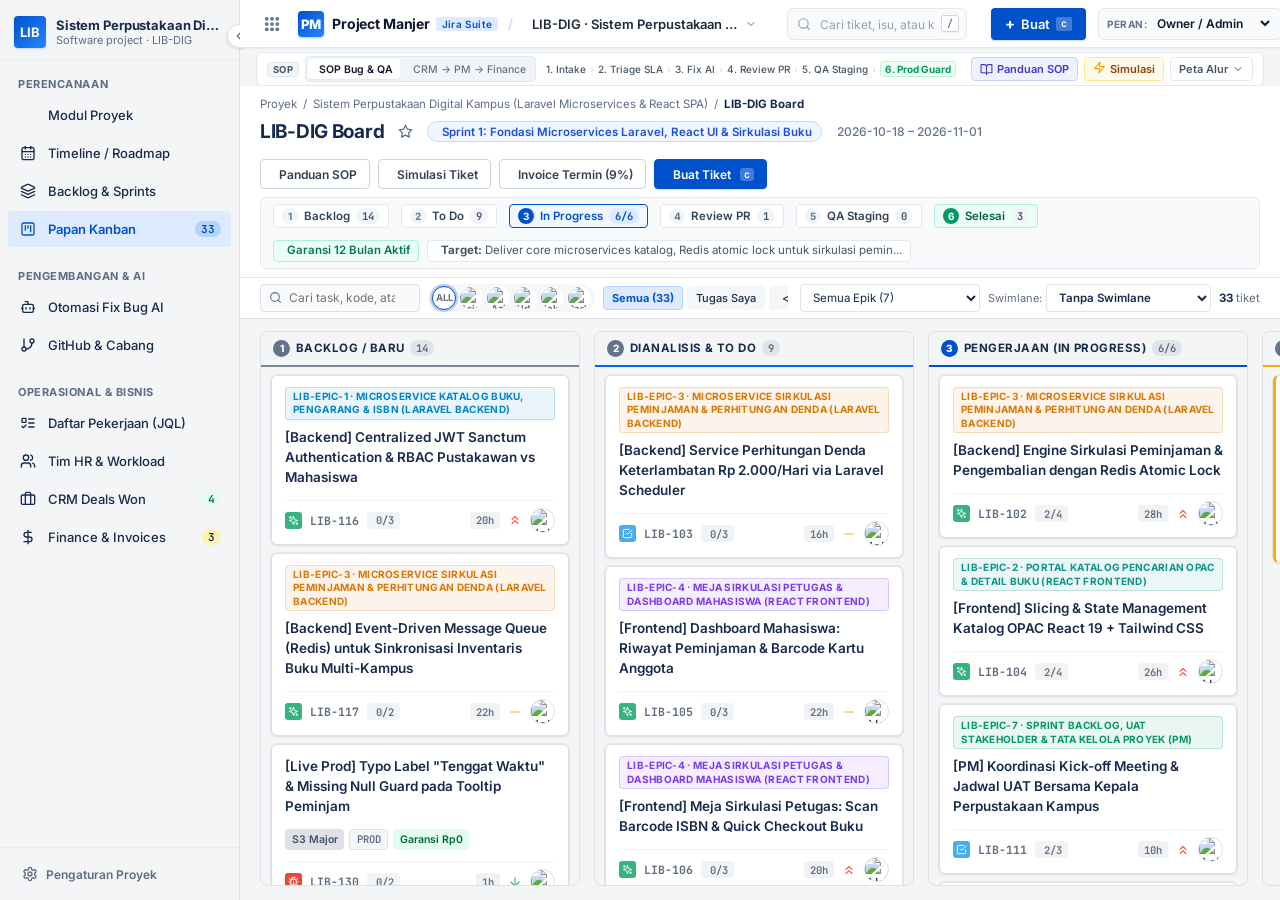
==== commit 71a14fee: "Update" ====
--- a/vanilla/index.html
+++ b/vanilla/index.html
@@ -10,6 +10,11 @@
   <link rel="preconnect" href="https://fonts.googleapis.com" />
   <link rel="preconnect" href="https://fonts.gstatic.com" crossorigin />
   <link href="https://fonts.googleapis.com/css2?family=Inter:wght@400;500;600;700&family=JetBrains+Mono:wght@400;500;600&display=swap" rel="stylesheet" />
+
+  <!-- Flaticon UIcons (Regular Rounded, Solid Rounded, Bold Rounded) -->
+  <link rel="stylesheet" href="https://cdn-uicons.flaticon.com/2.6.0/uicons-regular-rounded/css/uicons-regular-rounded.css" />
+  <link rel="stylesheet" href="https://cdn-uicons.flaticon.com/2.6.0/uicons-solid-rounded/css/uicons-solid-rounded.css" />
+  <link rel="stylesheet" href="https://cdn-uicons.flaticon.com/2.6.0/uicons-bold-rounded/css/uicons-bold-rounded.css" />
 
   <!-- Component Stylesheets -->
   <link rel="stylesheet" href="./styles/global.css" />
@@ -31,6 +36,7 @@
   <link rel="stylesheet" href="./styles/intake.css" />
   <link rel="stylesheet" href="./styles/popover.css" />
   <link rel="stylesheet" href="./styles/toast.css" />
+  <link rel="stylesheet" href="./styles/project-module.css" />
 </head>
 <body>
   <!-- Root Container for Vanilla JS Application -->
--- a/vanilla/styles/global.css
+++ b/vanilla/styles/global.css
@@ -288,3 +288,12 @@
 ::-webkit-scrollbar-thumb:hover {
   background: #a5b2c6;
 }
+
+/* Flaticon UIcons Global Alignment & Crisp Rendering */
+i.fi {
+  display: inline-flex;
+  align-items: center;
+  justify-content: center;
+  vertical-align: middle;
+  line-height: 1;
+}
--- a/vanilla/styles/kanban.css
+++ b/vanilla/styles/kanban.css
@@ -1,7 +1,7 @@
 /* ==========================================================================
    KANBAN BOARD STYLING - ATLASSIAN JIRA SOFTWARE CLOUD EQUIVALENT
-   Proportional layout with locked column headers, column-independent scrolling,
-   compact single-row toolbar, and maximized vertical card space.
+   Spacious columns, widened cards, informative workflow multi-tier header,
+   and smooth horizontal canvas scrolling.
    ========================================================================== */
 
 .kanban-view {
@@ -14,62 +14,116 @@
 }
 
 /* ==========================================================================
-   1. Jira Board Header (Compact 38px Height)
+   1. INFORMATIVE WORKFLOW-ALIGNED MULTI-TIER HEADER
    ========================================================================== */
 .kanban-board-header {
-  padding: 4px 16px 2px 16px;
+  padding: 10px 20px 8px 20px;
   background-color: #ffffff;
   display: flex;
   flex-direction: column;
-  gap: 1px;
-  flex-shrink: 0;
-  border-bottom: 1px solid #f1f5f9;
+  gap: 8px;
+  flex-shrink: 0;
+  border-bottom: 1px solid #e2e8f0;
 }
 
 .kanban-board-breadcrumbs {
-  font-size: 10.5px;
+  font-size: 11.5px;
   color: var(--color-text-subtle, #64748b);
   display: flex;
   align-items: center;
-  gap: 4px;
+  gap: 6px;
   overflow: hidden;
   white-space: nowrap;
   text-overflow: ellipsis;
-  line-height: 14px;
-}
-.kanban-board-breadcrumbs span {
-  display: flex;
-  align-items: center;
+  line-height: 16px;
+}
+
+.kanban-breadcrumb-code {
+  font-weight: 700;
+  color: var(--color-text-heading, #0f172a);
 }
 
 .kanban-board-title-row {
   display: flex;
   align-items: center;
   justify-content: space-between;
-  gap: 12px;
-  height: 28px;
+  gap: 16px;
+  flex-wrap: wrap;
+}
+
+.kanban-board-title-wrap {
+  display: flex;
+  align-items: center;
+  gap: 10px;
+  flex-wrap: wrap;
 }
 
 .kanban-board-title {
-  font-size: 16px;
+  font-size: 19px;
   font-weight: 700;
   color: var(--color-text-heading, #0f172a);
   letter-spacing: -0.015em;
+  margin: 0;
   display: flex;
   align-items: center;
   gap: 6px;
 }
 
 .kanban-board-star-btn {
-  color: var(--color-text-subtle, #64748b);
-  padding: 2px;
+  color: var(--color-text-subtle, #94a3b8);
+  padding: 4px;
   border-radius: var(--radius-xs, 4px);
   display: flex;
   align-items: center;
-  transition: color var(--transition-fast, 120ms ease);
-}
+  background: transparent;
+  border: none;
+  cursor: pointer;
+  transition: all var(--transition-fast, 120ms ease);
+}
+
 .kanban-board-star-btn:hover {
-  color: #ffab00;
+  color: #f59e0b;
+  transform: scale(1.15);
+}
+
+.kanban-sprint-badge {
+  display: inline-flex;
+  align-items: center;
+  gap: 5px;
+  background-color: #eff6ff;
+  color: #1d4ed8;
+  border: 1px solid #bfdbfe;
+  font-size: 11.5px;
+  font-weight: 600;
+  padding: 2.5px 9px;
+  border-radius: 9999px;
+}
+
+.kanban-sprint-dates {
+  display: inline-flex;
+  align-items: center;
+  gap: 5px;
+  color: #64748b;
+  font-size: 12px;
+  font-weight: 500;
+}
+
+/* Header Action Buttons */
+.kanban-header-actions {
+  display: flex;
+  align-items: center;
+  gap: 8px;
+  flex-wrap: wrap;
+}
+
+.kanban-btn-kbd {
+  background-color: rgba(255, 255, 255, 0.25);
+  color: #ffffff;
+  font-size: 10px;
+  font-family: var(--font-mono);
+  padding: 0 4px;
+  border-radius: 3px;
+  margin-left: 3px;
 }
 
 /* Jira Standard Buttons */
@@ -77,32 +131,39 @@
   display: inline-flex;
   align-items: center;
   justify-content: center;
-  gap: 5px;
+  gap: 6px;
   border-radius: 4px;
+  font-size: 12px;
   font-weight: 600;
+  padding: 5px 12px;
+  height: 30px;
   cursor: pointer;
   transition: all var(--transition-fast, 120ms ease);
   user-select: none;
   white-space: nowrap;
+  border: 1px solid transparent;
 }
 
 .jira-btn--primary {
   background-color: var(--jira-blue, #0052cc);
   color: #ffffff;
-  border: none;
+  border-color: #0052cc;
   box-shadow: 0 1px 2px rgba(0, 82, 204, 0.2);
 }
+
 .jira-btn--primary:hover {
   background-color: var(--jira-blue-hover, #0065ff);
 }
 
 .jira-btn--default {
-  background-color: #f1f5f9;
+  background-color: #ffffff;
   color: #334155;
   border: 1px solid #cbd5e1;
 }
+
 .jira-btn--default:hover {
-  background-color: #e2e8f0;
+  background-color: #f8fafc;
+  border-color: #94a3b8;
 }
 
 .jira-btn--subtle {
@@ -110,30 +171,154 @@
   color: #64748b;
   border: 1px solid #e2e8f0;
 }
+
 .jira-btn--subtle:hover {
   background-color: #f1f5f9;
   color: #0f172a;
 }
 
 /* ==========================================================================
-   2. Jira Filter Bar (Compact Single-Row 36px Toolbar)
+   TIER 2: WORKFLOW STAGE PROGRESS & SLA STRIP (MATCHING LIFECYCLE FLOW)
+   ========================================================================== */
+.kanban-flow-strip {
+  display: flex;
+  align-items: center;
+  justify-content: space-between;
+  background-color: #f8fafc;
+  border: 1px solid #e2e8f0;
+  border-radius: 6px;
+  padding: 6px 12px;
+  gap: 12px;
+  flex-wrap: wrap;
+}
+
+.kanban-flow-stages {
+  display: flex;
+  align-items: center;
+  gap: 6px;
+  flex-wrap: wrap;
+}
+
+.kanban-flow-stage {
+  display: inline-flex;
+  align-items: center;
+  gap: 6px;
+  background-color: #ffffff;
+  border: 1px solid #e2e8f0;
+  padding: 3px 8px;
+  border-radius: 4px;
+  font-size: 11.5px;
+  font-weight: 600;
+  color: #334155;
+  cursor: default;
+}
+
+.kanban-flow-stage--active {
+  border-color: #0052cc;
+  background-color: #f0f7ff;
+  color: #0052cc;
+}
+
+.kanban-flow-stage--done {
+  border-color: #a7f3d0;
+  background-color: #ecfdf5;
+  color: #065f46;
+}
+
+.kanban-stage-num {
+  width: 16px;
+  height: 16px;
+  border-radius: 9999px;
+  background-color: #f1f5f9;
+  color: #64748b;
+  font-size: 10px;
+  font-weight: 700;
+  display: inline-flex;
+  align-items: center;
+  justify-content: center;
+}
+
+.kanban-flow-stage--active .kanban-stage-num {
+  background-color: #0052cc;
+  color: #ffffff;
+}
+
+.kanban-flow-stage--done .kanban-stage-num {
+  background-color: #059669;
+  color: #ffffff;
+}
+
+.kanban-stage-count {
+  background-color: #f1f5f9;
+  color: #475569;
+  font-size: 10.5px;
+  font-weight: 700;
+  padding: 1px 6px;
+  border-radius: 9999px;
+  font-family: var(--font-mono);
+}
+
+.kanban-stage-count--wip {
+  background-color: #deebff;
+  color: #0052cc;
+}
+
+.kanban-flow-arrow {
+  font-size: 11px;
+  color: #94a3b8;
+  display: inline-flex;
+  align-items: center;
+}
+
+.kanban-flow-info {
+  display: flex;
+  align-items: center;
+  gap: 8px;
+  flex-wrap: wrap;
+}
+
+.kanban-flow-pill {
+  display: inline-flex;
+  align-items: center;
+  gap: 5px;
+  font-size: 11.5px;
+  padding: 3px 8px;
+  border-radius: 4px;
+  line-height: 1.2;
+}
+
+.kanban-flow-pill--sla {
+  font-weight: 600;
+  color: #047857;
+  background-color: #ecfdf5;
+  border: 1px solid #a7f3d0;
+}
+
+.kanban-flow-pill--goal {
+  color: #475569;
+  background-color: #ffffff;
+  border: 1px solid #e2e8f0;
+}
+
+/* ==========================================================================
+   2. FILTER TOOLBAR
    ========================================================================== */
 .kanban-toolbar {
   background-color: #ffffff;
   border-bottom: 1px solid var(--color-border, #dfe1e6);
-  padding: 3px 16px;
+  padding: 6px 20px;
   display: flex;
   align-items: center;
   justify-content: space-between;
-  gap: 10px;
-  flex-shrink: 0;
-  min-height: 36px;
+  gap: 12px;
+  flex-shrink: 0;
+  min-height: 40px;
 }
 
 .kanban-toolbar__left {
   display: flex;
   align-items: center;
-  gap: 6px;
+  gap: 8px;
   flex: 1;
   min-width: 0;
   overflow-x: auto;
@@ -143,7 +328,7 @@
   display: none;
 }
 
-/* Compact Search Box */
+/* Search Box */
 .kanban-search {
   position: relative;
   display: flex;
@@ -153,7 +338,7 @@
 
 .kanban-search__icon {
   position: absolute;
-  left: 7px;
+  left: 9px;
   color: var(--color-text-subtle, #94a3b8);
   pointer-events: none;
   display: flex;
@@ -161,19 +346,19 @@
 }
 
 .kanban-search__input {
-  height: 26px;
-  padding: 0 22px 0 26px;
-  font-size: 11.5px;
+  height: 28px;
+  padding: 0 24px 0 28px;
+  font-size: 12px;
   background-color: #f8fafc;
   border: 1px solid var(--color-border, #dfe1e6);
   border-radius: var(--radius-sm, 4px);
-  width: 125px;
+  width: 160px;
   color: var(--color-text-heading, #0f172a);
   outline: none;
   transition: width var(--transition-fast, 120ms ease), border-color var(--transition-fast, 120ms ease);
 }
 .kanban-search__input:focus {
-  width: 160px;
+  width: 200px;
   background-color: #ffffff;
   border-color: var(--color-border-focus, #4c9aff);
   box-shadow: 0 0 0 2px rgba(76, 154, 255, 0.2);
@@ -181,25 +366,25 @@
 
 .kanban-search__clear {
   position: absolute;
-  right: 5px;
+  right: 6px;
   color: var(--color-text-subtle, #94a3b8);
   cursor: pointer;
 }
 
-/* Jira Assignee Avatar Filter Cluster */
+/* Assignee Avatar Cluster */
 .kanban-avatar-cluster {
   display: flex;
   align-items: center;
-  gap: 2px;
-  padding: 1px 2px;
+  gap: 3px;
+  padding: 2px 4px;
   border-radius: var(--radius-full, 9999px);
   background-color: rgba(9, 30, 66, 0.04);
   flex-shrink: 0;
 }
 
 .kanban-avatar-btn {
-  width: 20px;
-  height: 20px;
+  width: 24px;
+  height: 24px;
   border-radius: var(--radius-full, 9999px);
   border: 1.5px solid transparent;
   cursor: pointer;
@@ -208,6 +393,11 @@
   display: flex;
   align-items: center;
   justify-content: center;
+  background-color: #ffffff;
+  font-size: 9.5px;
+  font-weight: 700;
+  color: #64748b;
+  padding: 0;
 }
 .kanban-avatar-btn img {
   width: 100%;
@@ -222,19 +412,19 @@
   box-shadow: 0 0 0 2px rgba(0, 82, 204, 0.25);
 }
 
-/* Quick Filter Pills (Jira Quick Filters) */
+/* Quick Filter Pills */
 .kanban-pills {
   display: flex;
   align-items: center;
-  gap: 3px;
+  gap: 4px;
   flex-shrink: 0;
 }
 
 .kanban-pill {
-  padding: 0 7px;
-  height: 22px;
+  padding: 0 8px;
+  height: 24px;
   border-radius: var(--radius-sm, 4px);
-  font-size: 10.5px;
+  font-size: 11px;
   font-weight: 500;
   color: var(--color-text-body, #334155);
   background-color: rgba(9, 30, 66, 0.04);
@@ -243,74 +433,61 @@
   white-space: nowrap;
   display: inline-flex;
   align-items: center;
-  gap: 2px;
+  gap: 4px;
   transition: all var(--transition-fast, 120ms ease);
 }
+
 .kanban-pill:hover {
   background-color: rgba(9, 30, 66, 0.08);
-}
+  color: var(--color-text-heading, #0f172a);
+}
+
 .kanban-pill--active {
-  background-color: var(--jira-blue-subtle, #deebff) !important;
+  background-color: #deebff !important;
   color: var(--jira-blue, #0052cc) !important;
-  font-weight: 600;
+  font-weight: 700;
   border-color: #b3d4ff !important;
 }
 
-.kanban-pill--rose.kanban-pill--active {
-  background-color: #ffebe6 !important;
-  color: #bf2600 !important;
-  border-color: #ffbdad !important;
-}
-
-/* Right Toolbar Items */
+.kanban-pill--rose {
+  color: #bf2600;
+}
+
 .kanban-toolbar__right {
   display: flex;
   align-items: center;
-  gap: 6px;
+  gap: 8px;
   flex-shrink: 0;
 }
 
 .kanban-select {
-  font-size: 11px;
-  font-weight: 500;
-  color: var(--color-text-body, #334155);
+  height: 28px;
+  padding: 0 8px;
+  font-size: 11.5px;
   background-color: #ffffff;
   border: 1px solid var(--color-border, #dfe1e6);
   border-radius: var(--radius-sm, 4px);
-  padding: 0 6px;
-  height: 24px;
-  max-width: 140px;
+  color: var(--color-text-heading, #0f172a);
+  outline: none;
   cursor: pointer;
-  outline: none;
-  text-overflow: ellipsis;
-  white-space: nowrap;
-  overflow: hidden;
-  transition: border-color var(--transition-fast, 120ms ease);
+  max-width: 180px;
 }
 .kanban-select:focus {
   border-color: var(--color-border-focus, #4c9aff);
 }
 
-#kanbanEpicSelect {
-  max-width: 140px;
-}
-
-#kanbanSwimlaneSelect {
-  max-width: 125px;
-}
-
 .kanban-swimlane-control {
   display: flex;
   align-items: center;
   gap: 4px;
-  font-size: 10.5px;
-  color: var(--color-text-subtle, #64748b);
-  flex-shrink: 0;
-}
-
-.kanban-stats {
   font-size: 11px;
   color: var(--color-text-subtle, #64748b);
+  flex-shrink: 0;
+}
+
+.kanban-stats {
+  font-size: 11.5px;
+  color: var(--color-text-subtle, #64748b);
   display: flex;
   align-items: center;
   gap: 4px;
@@ -321,24 +498,24 @@
 }
 
 /* ==========================================================================
-   3. Board Canvas & Columns (Full-Height Locked Columns with Card Scroll)
+   3. BOARD CANVAS & SPATIOUS COLUMNS (NO CRAMPING)
    ========================================================================== */
 .kanban-canvas {
   flex: 1;
   min-height: 0;
   overflow-x: auto;
   overflow-y: hidden;
-  padding: 8px 16px 10px 16px;
+  padding: 12px 20px 14px 20px;
+  display: flex;
+  flex-direction: column;
+  gap: 10px;
+}
+
+/* Swimlane Container */
+.kanban-swimlane {
   display: flex;
   flex-direction: column;
   gap: 8px;
-}
-
-/* Swimlane Container */
-.kanban-swimlane {
-  display: flex;
-  flex-direction: column;
-  gap: 6px;
   flex: 1;
   min-height: 0;
 }
@@ -347,7 +524,7 @@
   display: flex;
   align-items: center;
   justify-content: space-between;
-  padding: 3px 8px;
+  padding: 4px 10px;
   background-color: rgba(9, 30, 66, 0.04);
   border-radius: var(--radius-sm, 4px);
   border: 1px solid var(--color-border, #dfe1e6);
@@ -362,8 +539,8 @@
 .kanban-swimlane__left {
   display: flex;
   align-items: center;
-  gap: 6px;
-  font-size: 11.5px;
+  gap: 8px;
+  font-size: 12px;
   font-weight: 700;
   color: var(--color-text-heading, #0f172a);
 }
@@ -376,31 +553,35 @@
 }
 
 .kanban-swimlane__badge {
-  font-size: 10px;
+  font-size: 10.5px;
   font-family: var(--font-mono);
   font-weight: 600;
-  padding: 1px 5px;
+  padding: 1px 6px;
   border-radius: 8px;
   background-color: #ffffff;
   border: 1px solid var(--color-border, #dfe1e6);
   color: var(--color-text-subtle, #64748b);
 }
 
-/* Columns Grid Container (Fills viewport height) */
+/* Columns Grid Container (Spacious Flex with Min Width 320px per Col) */
 .kanban-columns-row {
-  display: grid;
-  grid-template-columns: repeat(6, minmax(225px, 1fr));
-  gap: 8px;
+  display: flex;
+  gap: 14px;
+  width: max-content;
+  min-width: 100%;
   height: 100%;
   min-height: 0;
   flex: 1;
   align-items: stretch;
 }
 
-/* Kanban Column (Jira Style) */
+/* Kanban Column (Width 320px - Plenty of Room for Cards) */
 .kanban-col {
+  width: 320px;
+  min-width: 320px;
+  max-width: 350px;
   background-color: #f4f5f7;
-  border-radius: 6px;
+  border-radius: 8px;
   display: flex;
   flex-direction: column;
   height: 100%;
@@ -408,6 +589,7 @@
   max-height: 100%;
   border: 1px solid var(--color-border, #dfe1e6);
   overflow: hidden;
+  flex-shrink: 0;
   transition: border-color var(--transition-fast, 120ms ease), background-color var(--transition-fast, 120ms ease);
 }
 
@@ -423,11 +605,11 @@
 
 /* Column Header */
 .kanban-col__header {
-  padding: 5px 8px;
+  padding: 8px 12px;
   display: flex;
   align-items: center;
   justify-content: space-between;
-  border-bottom: 2px solid transparent;
+  border-bottom: 2.5px solid transparent;
   background-color: #f4f5f7;
   flex-shrink: 0;
   user-select: none;
@@ -446,8 +628,24 @@
   gap: 6px;
 }
 
+.kanban-col__step-num {
+  font-size: 10px;
+  font-weight: 800;
+  color: #ffffff;
+  background-color: #64748b;
+  width: 17px;
+  height: 17px;
+  border-radius: 9999px;
+  display: inline-flex;
+  align-items: center;
+  justify-content: center;
+}
+
+.kanban-col__header--progress .kanban-col__step-num { background-color: #0052cc; }
+.kanban-col__header--done .kanban-col__step-num { background-color: #36b37e; }
+
 .kanban-col__title {
-  font-size: 11px;
+  font-size: 11.5px;
   font-weight: 700;
   color: var(--color-text-heading, #0f172a);
   text-transform: uppercase;
@@ -456,9 +654,9 @@
 
 .kanban-col__wip-badge {
   font-family: var(--font-mono);
-  font-size: 10px;
-  font-weight: 700;
-  padding: 1px 5px;
+  font-size: 10.5px;
+  font-weight: 700;
+  padding: 1px 6px;
   border-radius: 8px;
   background-color: rgba(9, 30, 66, 0.08);
   color: var(--color-text-subtle, #64748b);
@@ -471,45 +669,48 @@
 }
 
 .kanban-col__wip-alert {
-  padding: 3px 6px;
-  margin: 0 6px 4px 6px;
+  padding: 4px 8px;
+  margin: 0 8px 6px 8px;
   background-color: #ffebe6;
   border: 1px solid #ffbdad;
-  border-radius: var(--radius-xs, 3px);
+  border-radius: var(--radius-xs, 4px);
   color: #bf2600;
-  font-size: 10px;
+  font-size: 10.5px;
   font-weight: 600;
   display: flex;
   align-items: center;
-  gap: 4px;
+  gap: 5px;
 }
 
 .kanban-col__add-btn {
   color: var(--color-text-subtle, #64748b);
-  padding: 2px;
-  border-radius: var(--radius-xs, 3px);
-  display: flex;
-  align-items: center;
-  transition: background-color var(--transition-fast, 120ms ease), color var(--transition-fast, 120ms ease);
+  padding: 3px;
+  border-radius: var(--radius-xs, 4px);
+  display: flex;
+  align-items: center;
+  background: transparent;
+  border: none;
+  cursor: pointer;
+  transition: all var(--transition-fast, 120ms ease);
 }
 .kanban-col__add-btn:hover {
   background-color: rgba(9, 30, 66, 0.08);
   color: var(--color-text-heading, #0f172a);
 }
 
-/* Cards List Inside Column (Independently Scrollable with Custom Scrollbar) */
+/* Cards List Inside Column */
 .kanban-col__cards {
-  padding: 6px 8px;
+  padding: 8px 10px;
   display: flex;
   flex-direction: column;
-  gap: 6px;
+  gap: 8px;
   flex: 1;
   min-height: 0;
   overflow-y: auto;
 }
 
 .kanban-col__cards::-webkit-scrollbar {
-  width: 4px;
+  width: 5px;
 }
 .kanban-col__cards::-webkit-scrollbar-track {
   background: transparent;
@@ -523,9 +724,12 @@
 }
 
 .kanban-col__empty {
-  padding: 24px 8px;
+  padding: 36px 12px;
   text-align: center;
-  color: var(--color-text-disabled, #a5b2c6);
-  font-size: 11px;
-  font-style: italic;
-}
+  color: var(--color-text-disabled, #94a3b8);
+  font-size: 12px;
+  display: flex;
+  flex-direction: column;
+  align-items: center;
+  gap: 4px;
+}
--- a/vanilla/styles/task-card.css
+++ b/vanilla/styles/task-card.css
@@ -1,27 +1,29 @@
 /* ==========================================================================
    TASK CARD COMPONENT STYLING - ATLASSIAN JIRA ISSUE CARDS
-   Clean, compact Jira card layout with issue type, key, epic, subtasks & avatar
+   Spacious, readable Jira card layout with generous padding, wider text room,
+   clear epic titles, prominent tags, subtask progress, and assignee avatars.
    ========================================================================== */
 
 .task-card {
   background-color: #ffffff;
-  border: 1px solid var(--color-border);
-  border-radius: 4px;
-  padding: 6px 8px;
-  box-shadow: 0 1px 2px rgba(9, 30, 66, 0.08);
+  border: 1px solid var(--color-border, #dfe1e6);
+  border-radius: 6px;
+  padding: 11px 13px;
+  box-shadow: 0 1px 3px rgba(9, 30, 66, 0.08), 0 0 0 1px rgba(9, 30, 66, 0.04);
   cursor: pointer;
   display: flex;
   flex-direction: column;
-  gap: 5px;
-  transition: box-shadow var(--transition-fast), border-color var(--transition-fast), transform var(--transition-fast);
+  gap: 7px;
+  transition: box-shadow var(--transition-fast, 120ms ease), border-color var(--transition-fast, 120ms ease), transform var(--transition-fast, 120ms ease);
   user-select: none;
   position: relative;
+  width: 100%;
 }
 
 .task-card:hover {
-  box-shadow: var(--shadow-card-hover);
+  box-shadow: 0 4px 12px rgba(9, 30, 66, 0.12), 0 0 0 1px #c1c7d0;
   border-color: #c1c7d0;
-  transform: translateY(-1px);
+  transform: translateY(-1.5px);
 }
 
 .task-card:active {
@@ -30,15 +32,15 @@
 
 /* Modifiers for Special Statuses */
 .task-card--hotfix {
-  border-left: 3px solid #ff5630 !important;
+  border-left: 3.5px solid #ff5630 !important;
 }
 
 .task-card--review {
-  border-left: 3px solid #ffab00 !important;
+  border-left: 3.5px solid #ffab00 !important;
 }
 
 .task-card--qa {
-  border-left: 3px solid #6554c0 !important;
+  border-left: 3.5px solid #6554c0 !important;
 }
 
 /* Epic Row */
@@ -46,66 +48,70 @@
   display: flex;
   align-items: center;
   justify-content: space-between;
-  gap: 5px;
+  gap: 6px;
+  flex-wrap: wrap;
 }
 
 .task-card__epic-badge {
-  font-size: 9.5px;
-  font-weight: 700;
-  padding: 1px 5px;
-  border-radius: var(--radius-xs);
+  font-size: 10px;
+  font-weight: 700;
+  padding: 2px 7px;
+  border-radius: 4px;
   text-transform: uppercase;
   letter-spacing: 0.03em;
-  white-space: nowrap;
-  overflow: hidden;
-  text-overflow: ellipsis;
-  max-width: 170px;
+  line-height: 1.35;
+  white-space: normal;
+  max-width: 100%;
+  display: inline-block;
+  word-break: break-word;
 }
 
 .task-card__hotfix-pill {
-  font-size: 9.5px;
+  font-size: 10px;
   font-weight: 700;
   background-color: #ffebe6;
   color: #bf2600;
   border: 1px solid #ffbdad;
-  padding: 1px 4px;
-  border-radius: var(--radius-xs);
-  display: inline-flex;
-  align-items: center;
-  gap: 2px;
-}
-
-/* Title - Proportional 2-line clamp */
+  padding: 1.5px 6px;
+  border-radius: 4px;
+  display: inline-flex;
+  align-items: center;
+  gap: 3px;
+  white-space: nowrap;
+}
+
+/* Title - Generous 3-line clamp with room to breathe */
 .task-card__title {
-  font-size: 12px;
-  font-weight: 500;
-  color: var(--color-text-heading);
-  line-height: 1.35;
-  margin: 0;
+  font-size: 13.5px;
+  font-weight: 600;
+  color: var(--color-text-heading, #0f172a);
+  line-height: 1.48;
+  margin: 1px 0 3px 0;
   word-break: break-word;
   display: -webkit-box;
-  -webkit-line-clamp: 2;
-  line-clamp: 2;
+  -webkit-line-clamp: 3;
+  line-clamp: 3;
   -webkit-box-orient: vertical;
   overflow: hidden;
 }
 
-/* Tags Row (Severity, Env, QA, PR) */
+/* Tags Row (Severity, Env, QA, PR, Warranty) */
 .task-card__tags {
   display: flex;
   flex-wrap: wrap;
+  gap: 5px;
+  margin: 2px 0;
+}
+
+.task-card__tag {
+  font-size: 10.5px;
+  font-weight: 600;
+  padding: 2px 6.5px;
+  border-radius: 4px;
+  display: inline-flex;
+  align-items: center;
   gap: 4px;
-}
-
-.task-card__tag {
-  font-size: 10px;
-  font-weight: 600;
-  padding: 1px 5px;
-  border-radius: var(--radius-xs);
-  display: inline-flex;
-  align-items: center;
-  gap: 3px;
-  line-height: 14px;
+  line-height: 15px;
 }
 
 .task-card__tag--s1 {
@@ -127,8 +133,8 @@
 
 .task-card__tag--env {
   background-color: rgba(9, 30, 66, 0.04);
-  color: var(--color-text-subtle);
-  border: 1px solid var(--color-border);
+  color: var(--color-text-subtle, #5e6c84);
+  border: 1px solid var(--color-border, #dfe1e6);
   font-family: var(--font-mono);
 }
 
@@ -155,16 +161,18 @@
   display: flex;
   align-items: center;
   justify-content: space-between;
-  gap: 6px;
-  padding-top: 4px;
-  border-top: 1px solid var(--color-border-subtle);
+  gap: 8px;
+  padding-top: 7px;
+  margin-top: 2px;
+  border-top: 1px solid #f1f5f9;
 }
 
 .task-card__footer-left {
   display: flex;
   align-items: center;
-  gap: 6px;
+  gap: 8px;
   min-width: 0;
+  flex-wrap: wrap;
 }
 
 /* Issue Type Icons (Jira Standard) */
@@ -172,9 +180,9 @@
   display: inline-flex;
   align-items: center;
   justify-content: center;
-  width: 16px;
-  height: 16px;
-  border-radius: 2px;
+  width: 17px;
+  height: 17px;
+  border-radius: 3px;
   flex-shrink: 0;
 }
 
@@ -196,47 +204,49 @@
 /* Issue Key Link */
 .task-card__key {
   font-family: var(--font-mono);
-  font-size: 11px;
-  font-weight: 700;
-  color: var(--color-text-subtle);
+  font-size: 11.5px;
+  font-weight: 700;
+  color: var(--color-text-subtle, #64748b);
   text-transform: uppercase;
   white-space: nowrap;
   flex-shrink: 0;
 }
 .task-card:hover .task-card__key {
-  color: var(--jira-blue);
+  color: var(--jira-blue, #0052cc);
   text-decoration: underline;
 }
 
 /* Subtask Checklist Counter */
 .task-card__subtask-count {
-  font-size: 10px;
-  font-family: var(--font-mono);
-  font-weight: 600;
-  color: var(--color-text-subtle);
-  background-color: rgba(9, 30, 66, 0.04);
-  padding: 1px 5px;
-  border-radius: 3px;
-  white-space: nowrap;
-  flex-shrink: 0;
+  font-size: 10.5px;
+  font-family: var(--font-mono);
+  font-weight: 600;
+  color: var(--color-text-subtle, #64748b);
+  background-color: rgba(9, 30, 66, 0.05);
+  padding: 1.5px 6px;
+  border-radius: 4px;
+  white-space: nowrap;
+  display: inline-flex;
+  align-items: center;
+  gap: 3px;
 }
 
 .task-card__footer-right {
   display: flex;
   align-items: center;
-  gap: 6px;
+  gap: 8px;
   flex-shrink: 0;
 }
 
 /* Estimate Badge */
 .task-card__estimate-badge {
-  font-size: 10px;
-  font-family: var(--font-mono);
-  font-weight: 600;
-  color: var(--color-text-subtle);
-  background-color: rgba(9, 30, 66, 0.08);
-  padding: 1px 5px;
-  border-radius: 3px;
+  font-size: 10.5px;
+  font-family: var(--font-mono);
+  font-weight: 600;
+  color: var(--color-text-subtle, #64748b);
+  background-color: rgba(9, 30, 66, 0.06);
+  padding: 1.5px 6px;
+  border-radius: 4px;
   white-space: nowrap;
   flex-shrink: 0;
 }
@@ -250,22 +260,22 @@
 
 /* Assignee Avatar */
 .task-card__avatar {
-  width: 22px;
-  height: 22px;
-  border-radius: var(--radius-full);
+  width: 25px;
+  height: 25px;
+  border-radius: var(--radius-full, 9999px);
   object-fit: cover;
-  border: 1px solid var(--color-border);
+  border: 1px solid var(--color-border, #dfe1e6);
 }
 
 .task-card__avatar--placeholder {
-  width: 22px;
-  height: 22px;
-  border-radius: var(--radius-full);
+  width: 25px;
+  height: 25px;
+  border-radius: var(--radius-full, 9999px);
   background-color: rgba(9, 30, 66, 0.08);
-  color: var(--color-text-subtle);
+  color: var(--color-text-subtle, #64748b);
   display: flex;
   align-items: center;
   justify-content: center;
-  font-size: 10px;
-  font-weight: 700;
-}
+  font-size: 10.5px;
+  font-weight: 700;
+}
--- a/vanilla/styles/modal.css
+++ b/vanilla/styles/modal.css
@@ -40,6 +40,7 @@
 .modal-dialog--detail {
   max-width: 1180px;
   width: 96%;
+  height: 90vh;
   max-height: 94vh;
 }
 
@@ -101,12 +102,12 @@
   color: #172b4d;
 }
 
-/* Detail Modal Atlassian Two-Column Layout (70% Left / 30% Right) */
 .modal-detail-layout {
   flex: 1;
-  overflow-y: auto;
+  min-height: 0;
   display: grid;
   grid-template-columns: 1fr;
+  overflow: hidden;
 }
 
 @media (min-width: 1024px) {
@@ -121,6 +122,7 @@
   flex-direction: column;
   gap: 24px;
   overflow-y: auto;
+  min-height: 0;
   background-color: #ffffff;
 }
 
@@ -132,6 +134,7 @@
   flex-direction: column;
   gap: 20px;
   overflow-y: auto;
+  min-height: 0;
 }
 
 @media (min-width: 1024px) {
@@ -168,21 +171,26 @@
   background-color: #ebecf0;
 }
 
-/* Jira Subtasks Section */
+/* Jira Subtasks Section - Modern Jira/Linear Style */
 .jira-subtasks-card {
   border: 1px solid var(--jira-border, #dfe1e6);
-  border-radius: 6px;
+  border-radius: 8px;
   overflow: hidden;
   background-color: #ffffff;
+  box-shadow: 0 1px 3px rgba(9, 30, 66, 0.04);
+  display: flex;
+  flex-direction: column;
 }
 
 .jira-subtasks-header {
-  padding: 10px 14px;
-  background-color: #fafbfc;
-  border-bottom: 1px solid var(--jira-border, #dfe1e6);
+  padding: 12px 16px;
+  background-color: #f8fafc;
+  border-bottom: 1px solid #e2e8f0;
   display: flex;
   align-items: center;
   justify-content: space-between;
+  gap: 12px;
+  flex-wrap: wrap;
 }
 
 .jira-subtasks-progress {
@@ -194,16 +202,194 @@
 .jira-subtasks-progress-bar {
   width: 120px;
   height: 6px;
-  border-radius: 3px;
-  background-color: #ebecf0;
+  border-radius: 9999px;
+  background-color: #e2e8f0;
   overflow: hidden;
 }
 
 .jira-subtasks-progress-fill {
   height: 100%;
-  background-color: #36b37e;
-  border-radius: 3px;
-  transition: width 0.3s ease;
+  background-color: #0052cc;
+  border-radius: 9999px;
+  transition: width 0.3s cubic-bezier(0.4, 0, 0.2, 1);
+}
+
+.jira-subtasks-progress-fill--complete {
+  background-color: #059669;
+}
+
+.subtask-celebration-banner {
+  padding: 8px 14px;
+  background-color: #ecfdf5;
+  border-bottom: 1px solid #a7f3d0;
+  font-size: 11.5px;
+  color: #065f46;
+  display: flex;
+  align-items: center;
+  gap: 8px;
+}
+
+.subtasks-list {
+  display: flex;
+  flex-direction: column;
+}
+
+.subtasks-empty-state {
+  padding: 20px 14px;
+  text-align: center;
+  font-size: 12px;
+  color: #64748b;
+  background-color: #ffffff;
+}
+
+.subtask-row {
+  display: flex;
+  align-items: center;
+  gap: 10px;
+  padding: 9px 14px;
+  border-bottom: 1px solid #f1f5f9;
+  background-color: #ffffff;
+  cursor: pointer;
+  transition: background-color var(--transition-fast, 120ms ease);
+  user-select: none;
+}
+
+.subtask-row:hover {
+  background-color: #f8fafc;
+}
+
+.subtask-row--done {
+  background-color: #fafbfc;
+}
+
+.subtask-checkbox-btn {
+  width: 18px;
+  height: 18px;
+  border-radius: 4px;
+  border: 1.5px solid #cbd5e1;
+  background-color: #ffffff;
+  display: flex;
+  align-items: center;
+  justify-content: center;
+  flex-shrink: 0;
+  cursor: pointer;
+  padding: 0;
+  color: #ffffff;
+  transition: all var(--transition-fast, 120ms ease);
+}
+
+.subtask-checkbox-btn:hover {
+  border-color: #0052cc;
+  background-color: #deebff;
+}
+
+.subtask-checkbox-btn.checked {
+  background-color: #0052cc;
+  border-color: #0052cc;
+}
+
+.subtask-index {
+  font-family: var(--font-mono, monospace);
+  font-size: 11px;
+  font-weight: 700;
+  color: #8993a4;
+  width: 22px;
+  flex-shrink: 0;
+}
+
+.subtask-title {
+  flex: 1;
+  font-size: 12.5px;
+  font-weight: 500;
+  color: #172b4d;
+  line-height: 1.4;
+  transition: color var(--transition-fast, 120ms ease);
+}
+
+.subtask-title--done {
+  color: #6b778c;
+  text-decoration: line-through;
+  font-weight: 400;
+}
+
+.subtask-status-pill {
+  font-size: 10px;
+  font-weight: 700;
+  padding: 2px 8px;
+  border-radius: 4px;
+  letter-spacing: 0.04em;
+  flex-shrink: 0;
+  text-transform: uppercase;
+}
+
+.subtask-status-pill--done {
+  background-color: #d1fae5;
+  color: #065f46;
+  border: 1px solid #6ee7b7;
+}
+
+.subtask-status-pill--todo {
+  background-color: #f1f5f9;
+  color: #475569;
+  border: 1px solid #cbd5e1;
+}
+
+.subtask-delete-btn {
+  color: #94a3b8;
+  background: transparent;
+  border: none;
+  border-radius: 4px;
+  padding: 4px;
+  cursor: pointer;
+  display: flex;
+  align-items: center;
+  justify-content: center;
+  flex-shrink: 0;
+  transition: all var(--transition-fast, 120ms ease);
+}
+
+.subtask-delete-btn:hover {
+  color: #dc2626;
+  background-color: #fee2e2;
+}
+
+.subtask-add-form {
+  display: flex;
+  align-items: center;
+  gap: 8px;
+  padding: 8px 14px;
+  background-color: #f8fafc;
+  border-top: 1px solid #e2e8f0;
+}
+
+.subtask-add-icon {
+  color: #64748b;
+  display: flex;
+  align-items: center;
+  flex-shrink: 0;
+}
+
+.subtask-add-input {
+  flex: 1;
+  height: 30px;
+  padding: 0 10px;
+  font-size: 12px;
+  border: 1px solid #cbd5e1;
+  border-radius: 4px;
+  background-color: #ffffff;
+  color: #0f172a;
+  outline: none;
+  transition: border-color var(--transition-fast, 120ms ease);
+}
+
+.subtask-add-input:focus {
+  border-color: #0052cc;
+  box-shadow: 0 0 0 2px rgba(0, 82, 204, 0.15);
+}
+
+.subtask-add-input:focus {
+  border-color: #0052cc;
+  box-shadow: 0 0 0 2px rgba(0, 82, 204, 0.15);
 }
 
 /* 6-Phase Software House Lifecycle Stepper */
@@ -392,3 +578,4 @@
   height: 100%;
   background-color: #ebecf0;
 }
+
--- a/vanilla/styles/ai-hub.css
+++ b/vanilla/styles/ai-hub.css
@@ -24,21 +24,21 @@
 
 .ai-card {
   background-color: #ffffff;
-  border-radius: var(--radius-xl);
-  border: 1px solid rgba(228, 228, 231, 0.85);
+  border-radius: 6px;
+  border: 1px solid var(--jira-border, #dfe1e6);
   padding: 24px;
-  box-shadow: 0 1px 3px rgba(0, 0, 0, 0.02);
+  box-shadow: 0 1px 3px rgba(9, 30, 66, 0.04);
   display: flex;
   flex-direction: column;
   gap: 20px;
 }
 
 .ai-preset-chip {
-  padding: 6px 12px;
-  border-radius: 8px;
-  border: 1px solid var(--color-zinc-200);
-  background-color: var(--color-zinc-50);
-  color: var(--color-zinc-700);
+  padding: 5px 12px;
+  border-radius: 4px;
+  border: 1px solid var(--jira-border, #dfe1e6);
+  background-color: #fafbfc;
+  color: var(--jira-text-primary, #172b4d);
   font-size: 12px;
   font-weight: 500;
   cursor: pointer;
@@ -49,15 +49,15 @@
 }
 
 .ai-preset-chip:hover {
-  background-color: var(--color-zinc-100);
-  border-color: var(--color-zinc-300);
+  background-color: var(--jira-bg-hover, #ebecf0);
+  border-color: #c1c7d0;
 }
 
 .ai-preset-chip--active {
-  background-color: var(--color-zinc-900);
+  background-color: var(--jira-blue, #0052cc);
   color: #ffffff;
-  border-color: var(--color-zinc-900);
-  box-shadow: 0 1px 2px rgba(0, 0, 0, 0.1);
+  border-color: var(--jira-blue, #0052cc);
+  box-shadow: 0 1px 2px rgba(0, 82, 204, 0.2);
 }
 
 .ai-pipeline-grid {
@@ -70,8 +70,8 @@
 
 .ai-pipeline-col {
   background-color: #f8fafc;
-  border: 1px solid var(--color-zinc-200);
-  border-radius: var(--radius-xl);
+  border: 1px solid var(--jira-border, #dfe1e6);
+  border-radius: 6px;
   display: flex;
   flex-direction: column;
   overflow: hidden;
@@ -80,7 +80,7 @@
 
 .ai-pipeline-header {
   padding: 12px 16px;
-  border-bottom: 1px solid var(--color-zinc-200);
+  border-bottom: 1px solid var(--jira-border, #dfe1e6);
   background-color: #ffffff;
   display: flex;
   flex-direction: column;
@@ -97,27 +97,27 @@
 
 .ai-task-card {
   background-color: #ffffff;
-  border-radius: var(--radius-lg);
-  border: 1px solid rgba(228, 228, 231, 0.8);
+  border-radius: 4px;
+  border: 1px solid var(--jira-border, #dfe1e6);
   padding: 12px 14px;
   display: flex;
   flex-direction: column;
   gap: 8px;
-  box-shadow: 0 1px 2px rgba(0, 0, 0, 0.03);
+  box-shadow: 0 1px 2px rgba(9, 30, 66, 0.04);
   cursor: pointer;
   transition: all var(--transition-fast);
 }
 
 .ai-task-card:hover {
-  border-color: var(--color-zinc-400);
-  box-shadow: 0 4px 6px -1px rgba(0, 0, 0, 0.05);
+  border-color: #c1c7d0;
+  box-shadow: 0 4px 8px -1px rgba(9, 30, 66, 0.1);
   transform: translateY(-1px);
 }
 
 /* Terminal JSON preview */
 .terminal-block {
   background-color: #090d16;
-  border-radius: var(--radius-xl);
+  border-radius: 6px;
   border: 1px solid #1e293b;
   padding: 16px;
   color: #38bdf8;
--- a/vanilla/styles/finance.css
+++ b/vanilla/styles/finance.css
@@ -19,10 +19,10 @@
 /* Banner */
 .finance-banner {
   background: white;
-  border: 1px solid rgba(228, 228, 231, 0.8);
-  border-radius: 16px;
-  padding: 24px;
-  box-shadow: 0 1px 2px rgba(0, 0, 0, 0.03);
+  border: 1px solid var(--jira-border, #dfe1e6);
+  border-radius: 6px;
+  padding: 20px 24px;
+  box-shadow: 0 1px 3px rgba(9, 30, 66, 0.04);
   display: flex;
   flex-wrap: wrap;
   align-items: center;
@@ -37,10 +37,10 @@
 }
 
 .finance-icon-box {
-  padding: 12px;
+  padding: 10px;
   background-color: #ecfdf5;
   border: 1px solid #d1fae5;
-  border-radius: 12px;
+  border-radius: 4px;
   color: #047857;
   display: flex;
   align-items: center;
@@ -136,13 +136,78 @@
   background-color: var(--color-zinc-100);
 }
 
+/* ==========================================================================
+   Financial KPI Summary Cards
+   ========================================================================== */
+.finance-kpi-grid {
+  display: grid;
+  grid-template-columns: repeat(auto-fit, minmax(230px, 1fr));
+  gap: 16px;
+}
+
+.finance-kpi-card {
+  background: #ffffff;
+  border: 1px solid var(--jira-border, #dfe1e6);
+  border-radius: 6px;
+  padding: 16px 18px;
+  box-shadow: 0 1px 3px rgba(9, 30, 66, 0.04);
+  display: flex;
+  flex-direction: column;
+  gap: 6px;
+  transition: transform var(--transition-fast, 120ms ease), box-shadow var(--transition-fast, 120ms ease);
+}
+.finance-kpi-card:hover {
+  transform: translateY(-2px);
+  box-shadow: 0 4px 12px rgba(9, 30, 66, 0.08);
+}
+
+.finance-kpi-header {
+  display: flex;
+  align-items: center;
+  justify-content: space-between;
+}
+
+.finance-kpi-title {
+  font-size: 11.5px;
+  font-weight: 600;
+  color: #64748b;
+  text-transform: uppercase;
+  letter-spacing: 0.04em;
+}
+
+.finance-kpi-icon {
+  width: 28px;
+  height: 28px;
+  border-radius: 8px;
+  display: flex;
+  align-items: center;
+  justify-content: center;
+}
+.finance-kpi-icon--blue { background-color: #eff6ff; color: #1d4ed8; }
+.finance-kpi-icon--indigo { background-color: #eef2ff; color: #4338ca; }
+.finance-kpi-icon--emerald { background-color: #ecfdf5; color: #047857; }
+.finance-kpi-icon--amber { background-color: #fffbeb; color: #b45309; }
+
+.finance-kpi-value {
+  font-family: var(--font-mono, monospace);
+  font-size: 18px;
+  font-weight: 800;
+  color: #0f172a;
+  letter-spacing: -0.02em;
+}
+
+.finance-kpi-subtext {
+  font-size: 11px;
+  color: #64748b;
+}
+
 /* Projects Milestone Grid */
 .finance-milestone-card {
   background: white;
-  border: 1px solid rgba(228, 228, 231, 0.8);
-  border-radius: 16px;
+  border: 1px solid var(--jira-border, #dfe1e6);
+  border-radius: 6px;
   padding: 20px;
-  box-shadow: 0 1px 2px rgba(0, 0, 0, 0.03);
+  box-shadow: 0 1px 3px rgba(9, 30, 66, 0.04);
   display: flex;
   flex-direction: column;
   gap: 16px;
@@ -175,43 +240,40 @@
 
 .finance-projects-grid {
   display: grid;
-  grid-template-columns: 1fr;
+  grid-template-columns: repeat(auto-fill, minmax(320px, 1fr));
   gap: 16px;
 }
 
-@media (min-width: 768px) {
-  .finance-projects-grid {
-    grid-template-columns: repeat(3, 1fr);
-  }
-}
-
 .finance-project-item {
-  border-radius: 12px;
-  border: 1px solid;
+  border-radius: 6px;
+  border: 1.5px solid;
   padding: 16px;
   display: flex;
   flex-direction: column;
   justify-content: space-between;
   gap: 16px;
+  background-color: #ffffff;
+  box-shadow: 0 1px 3px rgba(9, 30, 66, 0.04);
   transition: all 0.15s ease;
 }
 
 .finance-project-item.eligible {
-  background-color: rgba(236, 253, 245, 0.2);
-  border-color: rgba(167, 243, 208, 0.7);
+  border-color: #a7f3d0;
+  background: linear-gradient(180deg, #ffffff 0%, #f0fdf4 100%);
 }
 
 .finance-project-item.eligible:hover {
-  border-color: #6ee7b7;
+  border-color: #10b981;
+  box-shadow: 0 4px 12px rgba(16, 185, 129, 0.15);
 }
 
 .finance-project-item.ineligible {
-  background-color: rgba(254, 243, 199, 0.25);
-  border-color: rgba(253, 230, 138, 0.6);
+  border-color: #e2e8f0;
+  background: #ffffff;
 }
 
 .finance-project-item.ineligible:hover {
-  border-color: #fcd34d;
+  border-color: #cbd5e1;
 }
 
 .finance-proj-top {
@@ -328,10 +390,10 @@
 
 /* Info Box */
 .finance-info-banner {
-  padding: 16px;
+  padding: 14px 16px;
   background: linear-gradient(to right, rgba(238, 242, 255, 0.9), rgba(239, 246, 255, 0.7));
   border: 1px solid rgba(199, 210, 254, 0.8);
-  border-radius: 16px;
+  border-radius: 4px;
   display: flex;
   align-items: flex-start;
   gap: 12px;
@@ -342,10 +404,10 @@
 /* Invoices List Table Section */
 .finance-table-card {
   background: white;
-  border-radius: 16px;
-  border: 1px solid rgba(228, 228, 231, 0.8);
+  border-radius: 6px;
+  border: 1px solid var(--jira-border, #dfe1e6);
   overflow: hidden;
-  box-shadow: 0 1px 2px rgba(0, 0, 0, 0.03);
+  box-shadow: 0 1px 3px rgba(9, 30, 66, 0.04);
 }
 
 .finance-table-header {
@@ -363,15 +425,15 @@
   align-items: center;
   gap: 4px;
   background-color: var(--color-zinc-100);
-  padding: 4px;
-  border-radius: 12px;
+  padding: 3px;
+  border-radius: 4px;
   font-size: 12px;
   font-weight: 500;
 }
 
 .finance-filter-btn {
   padding: 4px 10px;
-  border-radius: 8px;
+  border-radius: 3px;
   border: none;
   background: transparent;
   color: var(--color-zinc-500);
@@ -386,12 +448,188 @@
   box-shadow: 0 1px 2px rgba(0, 0, 0, 0.04);
 }
 
+/* Invoices Card Layout */
+.finance-invoices-cards-grid {
+  display: flex;
+  flex-direction: column;
+  gap: 12px;
+  padding: 16px 20px;
+}
+
+.finance-invoice-card {
+  background: #ffffff;
+  border: 1px solid var(--jira-border, #dfe1e6);
+  border-radius: 6px;
+  padding: 18px 20px;
+  display: flex;
+  flex-direction: column;
+  gap: 14px;
+  box-shadow: 0 1px 3px rgba(9, 30, 66, 0.04);
+  transition: all 0.15s ease;
+}
+
+.finance-invoice-card:hover {
+  border-color: #cbd5e1;
+  box-shadow: 0 4px 12px rgba(9, 30, 66, 0.08);
+  transform: translateY(-1px);
+}
+
+.finance-invoice-card--paid {
+  border-left: 4px solid #059669;
+}
+
+.finance-invoice-card__header {
+  display: flex;
+  align-items: center;
+  justify-content: space-between;
+  gap: 12px;
+  flex-wrap: wrap;
+}
+
+.finance-invoice-card__id-group {
+  display: flex;
+  align-items: center;
+  gap: 8px;
+  flex-wrap: wrap;
+}
+
+.finance-invoice-num {
+  font-family: var(--font-mono, monospace);
+  font-size: 13px;
+  font-weight: 700;
+  color: #0f172a;
+  background-color: #f1f5f9;
+  padding: 3px 8px;
+  border-radius: 6px;
+  border: 1px solid #e2e8f0;
+}
+
+.finance-termin-pill {
+  font-size: 11px;
+  font-family: var(--font-mono, monospace);
+  padding: 2px 8px;
+  border-radius: 4px;
+  background: #eef2ff;
+  color: #4338ca;
+  border: 1px solid #c7d2fe;
+  font-weight: 600;
+}
+
+.finance-status-pill.teal {
+  background-color: #f0fdfa;
+  color: #115e59;
+  border-color: #99f6e4;
+  font-weight: 700;
+}
+
+.finance-status-pill.blue {
+  background-color: #eff6ff;
+  color: #1e40af;
+  border-color: #bfdbfe;
+}
+
+.finance-status-pill.purple {
+  background-color: #faf5ff;
+  color: #6b21a8;
+  border-color: #e9d5ff;
+}
+
+.finance-status-pill.amber {
+  background-color: #fffbeb;
+  color: #92400e;
+  border-color: #fde68a;
+}
+
+.finance-invoice-card__amount {
+  text-align: right;
+  display: flex;
+  flex-direction: column;
+  align-items: flex-end;
+}
+
+.finance-amount-val {
+  font-size: 16px;
+  font-weight: 800;
+  font-family: var(--font-mono, monospace);
+  color: #0f172a;
+}
+
+.finance-amount-sub {
+  font-size: 10px;
+  color: #64748b;
+}
+
+.finance-invoice-card__body {
+  display: grid;
+  grid-template-columns: repeat(auto-fit, minmax(200px, 1fr));
+  gap: 12px;
+  background-color: #f8fafc;
+  padding: 12px 14px;
+  border-radius: 8px;
+  border: 1px solid #f1f5f9;
+}
+
+.finance-body-col {
+  display: flex;
+  flex-direction: column;
+  gap: 3px;
+}
+
+.finance-body-label {
+  font-size: 10px;
+  font-weight: 700;
+  color: #64748b;
+  text-transform: uppercase;
+  letter-spacing: 0.04em;
+}
+
+.finance-body-val {
+  font-size: 12px;
+  color: #0f172a;
+  line-height: 1.4;
+}
+
+.finance-body-meta {
+  font-size: 11px;
+  color: #64748b;
+}
+
+.finance-invoice-card__notes {
+  font-size: 11px;
+  color: #475569;
+  font-style: italic;
+  display: flex;
+  align-items: center;
+  gap: 6px;
+  padding: 6px 10px;
+  background-color: #f8fafc;
+  border-radius: 6px;
+  border-left: 3px solid #cbd5e1;
+}
+
+.finance-invoice-card__actions {
+  display: flex;
+  align-items: center;
+  justify-content: space-between;
+  gap: 12px;
+  flex-wrap: wrap;
+  padding-top: 6px;
+  border-top: 1px solid #f1f5f9;
+}
+
+.finance-action-group {
+  display: flex;
+  align-items: center;
+  gap: 8px;
+  flex-wrap: wrap;
+}
+
 .finance-item-row {
-  padding: 20px;
+  padding: 16px 20px;
   border-bottom: 1px solid var(--color-zinc-100);
   display: flex;
   flex-direction: column;
-  gap: 16px;
+  gap: 14px;
   transition: background-color 0.15s ease;
 }
 
--- a/vanilla/styles/hr.css
+++ b/vanilla/styles/hr.css
@@ -18,10 +18,10 @@
 
 .hr-banner {
   background: white;
-  border: 1px solid rgba(228, 228, 231, 0.8);
-  border-radius: 16px;
-  padding: 24px;
-  box-shadow: 0 1px 2px rgba(0, 0, 0, 0.04);
+  border: 1px solid var(--jira-border, #dfe1e6);
+  border-radius: 6px;
+  padding: 20px 24px;
+  box-shadow: 0 1px 3px rgba(9, 30, 66, 0.04);
   display: flex;
   flex-wrap: wrap;
   align-items: center;
@@ -31,10 +31,10 @@
 
 .hr-card-list {
   background: white;
-  border-radius: 16px;
-  border: 1px solid rgba(228, 228, 231, 0.8);
+  border-radius: 6px;
+  border: 1px solid var(--jira-border, #dfe1e6);
   overflow: hidden;
-  box-shadow: 0 1px 2px rgba(0, 0, 0, 0.04);
+  box-shadow: 0 1px 3px rgba(9, 30, 66, 0.04);
 }
 
 .hr-card-header {
--- a/vanilla/styles/settings.css
+++ b/vanilla/styles/settings.css
@@ -18,10 +18,10 @@
 
 .settings-card {
   background: white;
-  border-radius: 16px;
-  border: 1px solid rgba(228, 228, 231, 0.8);
+  border-radius: 6px;
+  border: 1px solid var(--jira-border, #dfe1e6);
   padding: 24px;
-  box-shadow: 0 1px 2px rgba(0, 0, 0, 0.03);
+  box-shadow: 0 1px 3px rgba(9, 30, 66, 0.04);
   display: flex;
   flex-direction: column;
   gap: 20px;
@@ -32,7 +32,7 @@
   align-items: center;
   justify-content: space-between;
   padding-bottom: 16px;
-  border-bottom: 1px solid var(--color-zinc-100);
+  border-bottom: 1px solid var(--jira-border-subtle, #ebecf0);
 }
 
 .settings-form-group {
@@ -43,20 +43,20 @@
 
 .settings-input {
   width: 100%;
-  padding: 10px 12px;
-  background-color: var(--color-zinc-50);
-  border: 1px solid rgba(228, 228, 231, 0.8);
-  border-radius: 12px;
+  padding: 8px 12px;
+  background-color: #fafbfc;
+  border: 1px solid var(--jira-border, #dfe1e6);
+  border-radius: 4px;
   font-size: 13px;
-  color: var(--color-zinc-900);
+  color: var(--jira-text-primary, #172b4d);
   font-family: inherit;
   outline: none;
   transition: all 0.15s ease;
 }
 
 .settings-input:focus {
-  border-color: var(--color-zinc-900);
-  box-shadow: 0 0 0 2px rgba(24, 24, 27, 0.08);
+  border-color: var(--jira-blue, #0052cc);
+  box-shadow: 0 0 0 2px var(--jira-blue-subtle, #deebff);
   background-color: white;
 }
 
--- a/vanilla/styles/client.css
+++ b/vanilla/styles/client.css
@@ -18,15 +18,15 @@
 
 .client-banner {
   background: white;
-  border: 1px solid #e2e8f0;
-  border-radius: 12px;
-  padding: 24px;
+  border: 1px solid var(--jira-border, #dfe1e6);
+  border-radius: 6px;
+  padding: 20px 24px;
   display: flex;
   flex-wrap: wrap;
   align-items: center;
   justify-content: space-between;
   gap: 16px;
-  box-shadow: 0 1px 2px rgba(0, 0, 0, 0.05);
+  box-shadow: 0 1px 3px rgba(9, 30, 66, 0.04);
 }
 
 .client-grid-stats {
@@ -44,9 +44,9 @@
 .client-stat-card {
   background: white;
   padding: 16px;
-  border-radius: 12px;
-  border: 1px solid #e2e8f0;
-  box-shadow: 0 1px 2px rgba(0, 0, 0, 0.03);
+  border-radius: 6px;
+  border: 1px solid var(--jira-border, #dfe1e6);
+  box-shadow: 0 1px 3px rgba(9, 30, 66, 0.04);
   display: flex;
   flex-direction: column;
   gap: 4px;
@@ -54,10 +54,10 @@
 
 .client-card-table {
   background: white;
-  border-radius: 12px;
-  border: 1px solid #e2e8f0;
+  border-radius: 6px;
+  border: 1px solid var(--jira-border, #dfe1e6);
   overflow: hidden;
-  box-shadow: 0 1px 2px rgba(0, 0, 0, 0.03);
+  box-shadow: 0 1px 3px rgba(9, 30, 66, 0.04);
 }
 
 .client-table-header {
--- a/vanilla/styles/intake.css
+++ b/vanilla/styles/intake.css
@@ -6,28 +6,28 @@
   display: flex;
   align-items: center;
   justify-content: center;
-  background-color: rgba(9, 9, 11, 0.65);
-  backdrop-filter: blur(4px);
+  background-color: rgba(9, 30, 66, 0.54);
+  backdrop-filter: blur(2px);
   padding: 16px;
   overflow-y: auto;
 }
 
 .intake-modal-box {
   background: white;
-  border: 1px solid rgba(228, 228, 231, 0.9);
-  border-radius: 20px;
+  border: 1px solid var(--jira-border, #dfe1e6);
+  border-radius: 8px;
   max-width: 720px;
   width: 100%;
   max-height: 90vh;
   display: flex;
   flex-direction: column;
-  box-shadow: 0 25px 50px -12px rgba(0, 0, 0, 0.3);
+  box-shadow: 0 20px 32px -8px rgba(9, 30, 66, 0.25);
   overflow: hidden;
 }
 
 .intake-modal-header {
   padding: 16px 24px;
-  border-bottom: 1px solid var(--color-zinc-100);
+  border-bottom: 1px solid var(--jira-border-subtle, #ebecf0);
   display: flex;
   align-items: center;
   justify-content: space-between;
--- a/vanilla/styles/project-module.css
+++ b/vanilla/styles/project-module.css
@@ -0,0 +1,1712 @@
+/* ==========================================================================
+   PROJECT MODULE STYLES (100% Vanilla CSS)
+   Faithfully matching the user's reference screenshot & enterprise SaaS UX:
+   1. Top Global Navigation Strip (Menu, Tasks, Apps, Deals, Screen, Alert, Search, Add, Globe, Timer, Notif 15, Mail, More, User Name)
+   2. Project Title Bar (⊞ Project Title, Star, Reminders, Settings, Actions ▾, Start timer)
+   3. Two-Row Sub-Module Navigation Tabs (Overview, Tasks List, Tasks Kanban, Milestones, Gantt,
+      Notes, Files, Comments, Customer feedback, Timesheets, Invoices / Payments, Expenses, Contracts)
+   4. Rich Sub-Module Layouts & Cards
+   ========================================================================== */
+
+.pm-project-module {
+  display: flex;
+  flex-direction: column;
+  width: 100%;
+  height: 100%;
+  background-color: #f8fafc;
+  overflow-y: auto;
+}
+
+/* ==========================================================================
+   1. TOP GLOBAL / UTILITY APP BAR (MATCHING SCREENSHOT ROW 1)
+   ========================================================================== */
+.pm-top-utility-bar {
+  display: flex;
+  align-items: center;
+  justify-content: space-between;
+  padding: 6px 20px;
+  background-color: #ffffff;
+  border-bottom: 1px solid #e2e8f0;
+  gap: 16px;
+  min-height: 42px;
+}
+
+.pm-top-utility-bar__left {
+  display: flex;
+  align-items: center;
+  gap: 8px;
+}
+
+.pm-top-utility-bar__right {
+  display: flex;
+  align-items: center;
+  gap: 10px;
+}
+
+.pm-top-icon-btn {
+  position: relative;
+  display: inline-flex;
+  align-items: center;
+  justify-content: center;
+  width: 32px;
+  height: 32px;
+  background: transparent;
+  border: none;
+  border-radius: 6px;
+  color: #64748b;
+  font-size: 15px;
+  cursor: pointer;
+  transition: all 0.15s ease;
+}
+
+.pm-top-icon-btn:hover {
+  background-color: #f1f5f9;
+  color: #1e293b;
+}
+
+.pm-top-icon-btn--active {
+  background-color: #eff6ff;
+  color: #2563eb;
+}
+
+.pm-top-icon-btn--badge {
+  position: relative;
+}
+
+.pm-top-badge {
+  position: absolute;
+  top: 1px;
+  right: 1px;
+  background-color: #e11d48;
+  color: #ffffff;
+  font-size: 9.5px;
+  font-weight: 700;
+  padding: 1px 5px;
+  border-radius: 9999px;
+  line-height: 1.2;
+  box-shadow: 0 1px 2px rgba(225, 29, 72, 0.3);
+}
+
+.pm-top-user-name {
+  font-size: 13.5px;
+  font-weight: 500;
+  color: #334155;
+  margin-left: 6px;
+  padding-left: 12px;
+  border-left: 1px solid #e2e8f0;
+  white-space: nowrap;
+}
+
+/* ==========================================================================
+   2. PROJECT TITLE & ACTIONS BAR (MATCHING SCREENSHOT ROW 2)
+   ========================================================================== */
+.pm-project-header-bar {
+  display: flex;
+  align-items: center;
+  justify-content: space-between;
+  padding: 14px 24px;
+  background-color: #edf3f8;
+  border-bottom: 1px solid #e2e8f0;
+  gap: 16px;
+  flex-wrap: wrap;
+}
+
+.pm-project-header-bar__left {
+  display: flex;
+  align-items: center;
+  gap: 10px;
+  flex-wrap: wrap;
+}
+
+.pm-proj-grid-icon {
+  font-size: 17px;
+  color: #334155;
+  display: inline-flex;
+}
+
+.pm-project-title-wrap {
+  display: flex;
+  align-items: center;
+  gap: 8px;
+}
+
+.pm-proj-title {
+  margin: 0;
+  font-size: 18.5px;
+  font-weight: 600;
+  color: #1e293b;
+  letter-spacing: -0.01em;
+}
+
+.pm-star-btn {
+  background: none;
+  border: none;
+  cursor: pointer;
+  padding: 4px;
+  display: inline-flex;
+  align-items: center;
+  justify-content: center;
+  font-size: 16px;
+  color: #cbd5e1;
+  transition: all 0.15s ease;
+  border-radius: 4px;
+}
+
+.pm-star-btn:hover {
+  color: #f59e0b;
+  transform: scale(1.15);
+}
+
+.pm-star-btn--active {
+  color: #f59e0b;
+}
+
+.pm-proj-select-wrap {
+  margin-left: 4px;
+}
+
+.pm-proj-select {
+  padding: 4px 8px;
+  border-radius: 6px;
+  border: 1px solid #cbd5e1;
+  background-color: #ffffff;
+  font-size: 12px;
+  font-weight: 500;
+  color: #475569;
+  cursor: pointer;
+  outline: none;
+}
+
+.pm-proj-select:focus {
+  border-color: #0052cc;
+}
+
+.pm-project-header-bar__right {
+  display: flex;
+  align-items: center;
+  gap: 10px;
+  flex-wrap: wrap;
+}
+
+/* ACTION PILLS (Matching screenshot right buttons) */
+.pm-action-pill {
+  display: inline-flex;
+  align-items: center;
+  justify-content: center;
+  gap: 6px;
+  padding: 6.5px 14px;
+  font-size: 13px;
+  font-weight: 500;
+  border-radius: 6px;
+  cursor: pointer;
+  transition: all 0.15s ease;
+  user-select: none;
+  line-height: 1;
+}
+
+.pm-action-pill--white {
+  background-color: #ffffff;
+  border: 1px solid #d1d5db;
+  color: #374151;
+  box-shadow: 0 1px 2px rgba(0, 0, 0, 0.04);
+}
+
+.pm-action-pill--white:hover {
+  background-color: #f8fafc;
+  border-color: #9ca3af;
+  color: #111827;
+}
+
+.pm-action-pill--actions {
+  background-color: #5b6777;
+  border: 1px solid #5b6777;
+  color: #ffffff;
+  font-weight: 600;
+  box-shadow: 0 1px 2px rgba(91, 103, 119, 0.2);
+}
+
+.pm-action-pill--actions:hover {
+  background-color: #475569;
+  border-color: #475569;
+}
+
+.pm-action-pill--timer {
+  background-color: #48bb78;
+  border: 1px solid #48bb78;
+  color: #ffffff;
+  font-weight: 600;
+  box-shadow: 0 1px 3px rgba(72, 187, 120, 0.3);
+}
+
+.pm-action-pill--timer:hover {
+  background-color: #38a169;
+  border-color: #38a169;
+}
+
+.pm-btn-pill--timer-running {
+  background-color: #e11d48 !important;
+  border-color: #e11d48 !important;
+  animation: pm-pulse 1.5s infinite;
+}
+
+@keyframes pm-pulse {
+  0% { box-shadow: 0 0 0 0 rgba(225, 29, 72, 0.4); }
+  70% { box-shadow: 0 0 0 6px rgba(225, 29, 72, 0); }
+  100% { box-shadow: 0 0 0 0 rgba(225, 29, 72, 0); }
+}
+
+/* ACTIONS DROPDOWN */
+.pm-actions-dropdown-wrap {
+  position: relative;
+}
+
+.pm-dropdown-menu {
+  position: absolute;
+  top: calc(100% + 6px);
+  right: 0;
+  min-width: 220px;
+  background-color: #ffffff;
+  border: 1px solid #e2e8f0;
+  border-radius: 6px;
+  box-shadow: 0 10px 25px -5px rgba(0, 0, 0, 0.1), 0 8px 10px -6px rgba(0, 0, 0, 0.1);
+  z-index: 100;
+  padding: 6px 0;
+  display: flex;
+  flex-direction: column;
+}
+
+.pm-dropdown-item {
+  display: flex;
+  align-items: center;
+  gap: 10px;
+  padding: 8px 16px;
+  background: none;
+  border: none;
+  font-size: 13px;
+  color: #334155;
+  text-align: left;
+  cursor: pointer;
+  width: 100%;
+  transition: background-color 0.12s ease;
+}
+
+.pm-dropdown-item:hover {
+  background-color: #f1f5f9;
+  color: #0f172a;
+}
+
+.pm-dropdown-item--danger {
+  color: #dc2626;
+}
+
+.pm-dropdown-item--danger:hover {
+  background-color: #fef2f2;
+}
+
+.pm-dropdown-divider {
+  height: 1px;
+  background-color: #f1f5f9;
+  margin: 4px 0;
+}
+
+/* ==========================================================================
+   3. SUB-MODULE NAVIGATION TABS (MATCHING SCREENSHOT ROW 3 & 4)
+   ========================================================================== */
+.pm-submodules-nav {
+  display: flex;
+  flex-direction: column;
+  background-color: #ffffff;
+  border-bottom: 1px solid #e2e8f0;
+  padding: 10px 24px 8px 24px;
+  gap: 8px;
+}
+
+.pm-tabs-row {
+  display: flex;
+  align-items: center;
+  flex-wrap: wrap;
+  gap: 24px;
+}
+
+.pm-tabs-row--secondary {
+  padding-top: 2px;
+}
+
+.pm-subtab-btn {
+  background: none;
+  border: none;
+  padding: 6px 0;
+  font-size: 13.5px;
+  font-weight: 500;
+  color: #64748b;
+  cursor: pointer;
+  position: relative;
+  border-bottom: 2.5px solid transparent;
+  transition: all 0.15s ease;
+  white-space: nowrap;
+}
+
+.pm-subtab-btn:hover {
+  color: #1e293b;
+}
+
+.pm-subtab-btn--active {
+  color: #0f4c81;
+  font-weight: 700;
+  border-bottom-color: #0f4c81;
+}
+
+/* ==========================================================================
+   4. MAIN CONTENT CONTAINER
+   ========================================================================== */
+.pm-content {
+  padding: 24px;
+  flex: 1;
+}
+
+/* GENERAL BUTTONS */
+.pm-btn {
+  display: inline-flex;
+  align-items: center;
+  justify-content: center;
+  gap: 6px;
+  padding: 7px 14px;
+  font-size: 13px;
+  font-weight: 500;
+  border-radius: 6px;
+  cursor: pointer;
+  transition: all 0.15s ease;
+  user-select: none;
+  line-height: 1;
+  border: 1px solid transparent;
+}
+
+.pm-btn--primary {
+  background-color: #0052cc;
+  border-color: #0052cc;
+  color: #ffffff;
+  font-weight: 600;
+}
+
+.pm-btn--primary:hover {
+  background-color: #0747a6;
+  border-color: #0747a6;
+}
+
+.pm-btn--outline {
+  background-color: #ffffff;
+  border-color: #d1d5db;
+  color: #374151;
+}
+
+.pm-btn--outline:hover {
+  background-color: #f8fafc;
+  border-color: #9ca3af;
+}
+
+.pm-btn--ghost {
+  background-color: transparent;
+  color: #475569;
+  border-color: transparent;
+}
+
+.pm-btn--ghost:hover {
+  background-color: #f1f5f9;
+  color: #0f172a;
+}
+
+.pm-btn--sm {
+  padding: 4px 10px;
+  font-size: 12px;
+}
+
+/* CARDS */
+.pm-card {
+  background-color: #ffffff;
+  border: 1px solid #e2e8f0;
+  border-radius: 8px;
+  box-shadow: 0 1px 3px rgba(0, 0, 0, 0.05);
+  padding: 20px;
+}
+
+/* ==========================================================================
+   OVERVIEW GRID & CARDS
+   ========================================================================== */
+.pm-overview-grid {
+  display: grid;
+  grid-template-columns: 360px 1fr;
+  gap: 24px;
+  align-items: flex-start;
+}
+
+@media (max-width: 960px) {
+  .pm-overview-grid {
+    grid-template-columns: 1fr;
+  }
+}
+
+.pm-overview-left {
+  display: flex;
+  flex-direction: column;
+  gap: 20px;
+}
+
+/* CIRCULAR PROGRESS CARD */
+.pm-card--progress {
+  display: flex;
+  align-items: center;
+  gap: 20px;
+}
+
+.pm-progress-circle-wrap {
+  position: relative;
+  width: 120px;
+  height: 120px;
+  flex-shrink: 0;
+}
+
+.pm-progress-svg {
+  width: 100%;
+  height: 100%;
+  transform: rotate(-90deg);
+}
+
+.pm-progress-svg__track {
+  fill: none;
+  stroke: #f1f5f9;
+  stroke-width: 14;
+}
+
+.pm-progress-svg__fill {
+  fill: none;
+  stroke: #0052cc;
+  stroke-width: 14;
+  stroke-linecap: round;
+  transition: stroke-dashoffset 0.6s ease;
+}
+
+.pm-progress-circle-text {
+  position: absolute;
+  inset: 0;
+  display: flex;
+  align-items: center;
+  justify-content: center;
+}
+
+.pm-progress-percent {
+  font-size: 24px;
+  font-weight: 700;
+  color: #0f172a;
+  letter-spacing: -0.02em;
+}
+
+.pm-progress-meta {
+  display: flex;
+  flex-direction: column;
+  gap: 8px;
+  flex: 1;
+}
+
+.pm-meta-row {
+  display: flex;
+  flex-direction: column;
+  gap: 2px;
+}
+
+.pm-meta-label {
+  font-size: 11.5px;
+  color: #64748b;
+  font-weight: 500;
+}
+
+.pm-meta-value {
+  font-size: 13px;
+  font-weight: 600;
+  color: #1e293b;
+}
+
+.pm-meta-value--link {
+  color: #0052cc;
+}
+
+/* DONUT CHART CARD */
+.pm-card--donut {
+  display: flex;
+  align-items: center;
+  gap: 20px;
+}
+
+.pm-donut-chart-wrap {
+  width: 120px;
+  height: 120px;
+  flex-shrink: 0;
+}
+
+.pm-donut-svg {
+  width: 100%;
+  height: 100%;
+}
+
+.pm-donut-legend {
+  display: flex;
+  flex-direction: column;
+  gap: 8px;
+  flex: 1;
+}
+
+.pm-legend-item {
+  display: flex;
+  align-items: center;
+  gap: 8px;
+}
+
+.pm-legend-color {
+  width: 10px;
+  height: 10px;
+  border-radius: 2px;
+  flex-shrink: 0;
+}
+
+.pm-legend-label {
+  font-size: 12.5px;
+  font-weight: 500;
+  color: #334155;
+}
+
+/* TOTAL HOURS WORKED CARD */
+.pm-card--hours {
+  display: flex;
+  flex-direction: column;
+  gap: 12px;
+}
+
+.pm-hours-header {
+  display: flex;
+  align-items: baseline;
+  gap: 8px;
+}
+
+.pm-hours-count {
+  font-size: 32px;
+  font-weight: 800;
+  color: #0f172a;
+  line-height: 1;
+  font-family: var(--font-mono);
+}
+
+.pm-hours-unit {
+  font-size: 13px;
+  font-weight: 600;
+  color: #64748b;
+}
+
+.pm-hours-bars {
+  display: flex;
+  gap: 6px;
+  height: 8px;
+}
+
+.pm-bar-track {
+  flex: 1;
+  background-color: #f1f5f9;
+  border-radius: 4px;
+  overflow: hidden;
+}
+
+.pm-bar-fill {
+  height: 100%;
+  border-radius: 4px;
+}
+
+.pm-bar-fill--green { background-color: #00a884; }
+.pm-bar-fill--orange { background-color: #f59e0b; }
+.pm-bar-fill--blue { background-color: #0052cc; }
+.pm-bar-fill--gray { background-color: #94a3b8; }
+
+.pm-hours-footer {
+  font-size: 12px;
+  color: #64748b;
+}
+
+/* ACTIVITY STREAM CARD */
+.pm-card--activity {
+  display: flex;
+  flex-direction: column;
+  gap: 16px;
+}
+
+.pm-activity-header {
+  display: flex;
+  flex-direction: column;
+  gap: 2px;
+  border-bottom: 1px solid #f1f5f9;
+  padding-bottom: 12px;
+}
+
+.pm-activity-title {
+  margin: 0;
+  font-size: 16px;
+  font-weight: 700;
+  color: #0f172a;
+}
+
+.pm-activity-subtitle {
+  font-size: 12px;
+  color: #64748b;
+}
+
+.pm-activity-stream {
+  display: flex;
+  flex-direction: column;
+  gap: 16px;
+}
+
+.pm-stream-item {
+  display: flex;
+  align-items: flex-start;
+  gap: 12px;
+}
+
+.pm-stream-avatar {
+  width: 34px;
+  height: 34px;
+  border-radius: 9999px;
+  object-fit: cover;
+  flex-shrink: 0;
+  border: 1px solid #e2e8f0;
+}
+
+.pm-stream-body {
+  display: flex;
+  flex-direction: column;
+  gap: 2px;
+}
+
+.pm-stream-line {
+  margin: 0;
+  font-size: 13px;
+  line-height: 1.4;
+  color: #334155;
+}
+
+.pm-stream-user {
+  color: #0f172a;
+  font-weight: 600;
+}
+
+.pm-stream-action {
+  color: #475569;
+}
+
+.pm-stream-target {
+  color: #0052cc;
+  font-weight: 600;
+}
+
+.pm-stream-time {
+  font-size: 11px;
+  color: #94a3b8;
+}
+
+/* ==========================================================================
+   TABLES & TOOLBARS (TASKS LIST, INVOICES, TIMESHEETS, EXPENSES)
+   ========================================================================== */
+.pm-list-header {
+  display: flex;
+  align-items: center;
+  justify-content: space-between;
+  margin-bottom: 16px;
+  gap: 12px;
+  flex-wrap: wrap;
+}
+
+.pm-section-title {
+  margin: 0;
+  font-size: 16px;
+  font-weight: 700;
+  color: #0f172a;
+}
+
+.pm-section-desc {
+  font-size: 12px;
+  color: #64748b;
+  display: block;
+  margin-top: 2px;
+}
+
+.pm-list-toolbar {
+  display: flex;
+  align-items: center;
+  justify-content: space-between;
+  margin-bottom: 14px;
+  gap: 12px;
+  flex-wrap: wrap;
+}
+
+.pm-search-wrap {
+  position: relative;
+  width: 280px;
+}
+
+.pm-search-icon {
+  position: absolute;
+  left: 10px;
+  top: 50%;
+  transform: translateY(-50%);
+  color: #94a3b8;
+  font-size: 13px;
+  pointer-events: none;
+}
+
+.pm-search-input {
+  width: 100%;
+  padding: 7px 12px 7px 32px;
+  border: 1px solid #cbd5e1;
+  border-radius: 6px;
+  font-size: 13px;
+  color: #1e293b;
+  background-color: #ffffff;
+  outline: none;
+  transition: border-color 0.15s ease;
+}
+
+.pm-search-input:focus {
+  border-color: #0052cc;
+  box-shadow: 0 0 0 2px rgba(0, 82, 204, 0.1);
+}
+
+.pm-filter-wrap {
+  display: flex;
+  align-items: center;
+  gap: 10px;
+}
+
+.pm-filter-select {
+  padding: 7px 10px;
+  border: 1px solid #cbd5e1;
+  border-radius: 6px;
+  font-size: 13px;
+  color: #334155;
+  background-color: #ffffff;
+  outline: none;
+  cursor: pointer;
+}
+
+.pm-table-container {
+  background-color: #ffffff;
+  border: 1px solid #e2e8f0;
+  border-radius: 8px;
+  overflow-x: auto;
+  box-shadow: 0 1px 3px rgba(0, 0, 0, 0.05);
+}
+
+.pm-table {
+  width: 100%;
+  border-collapse: collapse;
+  text-align: left;
+  font-size: 13px;
+}
+
+.pm-table th {
+  background-color: #f8fafc;
+  color: #475569;
+  font-weight: 600;
+  padding: 10px 14px;
+  border-bottom: 1px solid #e2e8f0;
+  white-space: nowrap;
+}
+
+.pm-table td {
+  padding: 12px 14px;
+  border-bottom: 1px solid #f1f5f9;
+  color: #334155;
+}
+
+.pm-table-row:hover {
+  background-color: #f8fafc;
+  cursor: pointer;
+}
+
+.pm-task-key {
+  font-family: var(--font-mono);
+  font-weight: 700;
+  font-size: 12px;
+  color: #0052cc;
+}
+
+.pm-task-title-cell {
+  display: flex;
+  align-items: center;
+}
+
+.pm-task-title-text {
+  font-weight: 500;
+  color: #0f172a;
+}
+
+.pm-priority-badge {
+  display: inline-flex;
+  align-items: center;
+  gap: 4px;
+  font-size: 11.5px;
+  font-weight: 600;
+  padding: 2px 8px;
+  border-radius: 4px;
+  border: 1px solid transparent;
+  background-color: #ffffff;
+}
+
+.pm-badge {
+  display: inline-flex;
+  align-items: center;
+  gap: 4px;
+  padding: 2px 8px;
+  border-radius: 4px;
+  font-size: 11.5px;
+  font-weight: 600;
+}
+
+.pm-badge--green { background-color: #e3fcef; color: #006644; }
+.pm-badge--blue { background-color: #deebff; color: #0052cc; }
+.pm-badge--yellow { background-color: #fff0b3; color: #172b4d; }
+.pm-badge--gray { background-color: #f1f5f9; color: #475569; }
+
+.pm-assignee-cell {
+  display: flex;
+  align-items: center;
+  gap: 8px;
+}
+
+.pm-assignee-avatar {
+  width: 24px;
+  height: 24px;
+  border-radius: 9999px;
+  object-fit: cover;
+}
+
+.pm-assignee-avatar--placeholder {
+  width: 24px;
+  height: 24px;
+  border-radius: 9999px;
+  background-color: #f1f5f9;
+  display: flex;
+  align-items: center;
+  justify-content: center;
+  font-size: 11px;
+  color: #94a3b8;
+}
+
+/* ==========================================================================
+   KANBAN BOARD VIEW
+   ========================================================================== */
+.pm-kanban-view {
+  display: flex;
+  flex-direction: column;
+  gap: 16px;
+}
+
+.pm-kanban-toolbar {
+  display: flex;
+  align-items: center;
+  justify-content: space-between;
+  gap: 12px;
+  flex-wrap: wrap;
+}
+
+.pm-kanban-columns {
+  display: grid;
+  grid-template-columns: repeat(4, 1fr);
+  gap: 16px;
+  align-items: flex-start;
+}
+
+@media (max-width: 1024px) {
+  .pm-kanban-columns {
+    grid-template-columns: repeat(2, 1fr);
+  }
+}
+
+@media (max-width: 640px) {
+  .pm-kanban-columns {
+    grid-template-columns: 1fr;
+  }
+}
+
+.pm-kanban-col {
+  background-color: #f1f5f9;
+  border-radius: 8px;
+  padding: 12px;
+  display: flex;
+  flex-direction: column;
+  gap: 10px;
+  min-height: 480px;
+}
+
+.pm-kanban-col-header {
+  display: flex;
+  align-items: center;
+  justify-content: space-between;
+  padding-bottom: 8px;
+  border-bottom: 1px solid #e2e8f0;
+}
+
+.pm-kanban-col-title-wrap {
+  display: flex;
+  align-items: center;
+  gap: 6px;
+}
+
+.pm-kanban-col-dot {
+  width: 8px;
+  height: 8px;
+  border-radius: 9999px;
+}
+
+.pm-kanban-col-title {
+  font-size: 13px;
+  font-weight: 700;
+  color: #1e293b;
+}
+
+.pm-kanban-col-count {
+  font-size: 11px;
+  font-weight: 700;
+  color: #64748b;
+  background-color: #e2e8f0;
+  padding: 1px 6px;
+  border-radius: 9999px;
+}
+
+.pm-kanban-cards-wrap {
+  display: flex;
+  flex-direction: column;
+  gap: 10px;
+}
+
+.pm-kanban-empty {
+  padding: 24px 0;
+  text-align: center;
+  font-size: 12px;
+  color: #94a3b8;
+}
+
+.pm-kanban-card {
+  background-color: #ffffff;
+  border: 1px solid #e2e8f0;
+  border-radius: 6px;
+  padding: 12px;
+  display: flex;
+  flex-direction: column;
+  gap: 8px;
+  box-shadow: 0 1px 2px rgba(0, 0, 0, 0.04);
+  cursor: pointer;
+  transition: transform 0.12s ease, box-shadow 0.12s ease;
+}
+
+.pm-kanban-card:hover {
+  transform: translateY(-2px);
+  box-shadow: 0 4px 6px -1px rgba(0, 0, 0, 0.08);
+}
+
+.pm-card-top {
+  display: flex;
+  align-items: center;
+  justify-content: space-between;
+}
+
+.pm-card-key {
+  font-family: var(--font-mono);
+  font-size: 11.5px;
+  font-weight: 700;
+  color: #0052cc;
+}
+
+.pm-priority-pill {
+  display: inline-flex;
+  align-items: center;
+  gap: 3px;
+  font-size: 10.5px;
+  font-weight: 600;
+  padding: 1px 6px;
+  border-radius: 4px;
+}
+
+.pm-card-title {
+  font-size: 13px;
+  font-weight: 600;
+  color: #0f172a;
+  line-height: 1.35;
+}
+
+.pm-card-meta {
+  display: flex;
+  align-items: center;
+  justify-content: space-between;
+  margin-top: 4px;
+}
+
+.pm-card-tags {
+  display: flex;
+  gap: 4px;
+}
+
+.pm-tag {
+  font-size: 10.5px;
+  font-weight: 500;
+  padding: 1px 5px;
+  background-color: #f1f5f9;
+  color: #475569;
+  border-radius: 3px;
+}
+
+.pm-tag--time {
+  display: inline-flex;
+  align-items: center;
+  gap: 3px;
+  background-color: #eff6ff;
+  color: #1d4ed8;
+}
+
+.pm-assignee-avatar-sm {
+  width: 22px;
+  height: 22px;
+  border-radius: 9999px;
+  object-fit: cover;
+}
+
+.pm-card-actions {
+  display: flex;
+  justify-content: flex-end;
+  padding-top: 6px;
+  border-top: 1px solid #f1f5f9;
+}
+
+.pm-card-quick-move {
+  background: none;
+  border: none;
+  font-size: 11px;
+  font-weight: 600;
+  color: #0052cc;
+  cursor: pointer;
+  display: inline-flex;
+  align-items: center;
+  gap: 4px;
+  padding: 2px 4px;
+  border-radius: 3px;
+}
+
+.pm-card-quick-move:hover {
+  background-color: #eff6ff;
+}
+
+.pm-card-done-label {
+  font-size: 11px;
+  font-weight: 600;
+  color: #00a884;
+  display: inline-flex;
+  align-items: center;
+  gap: 3px;
+}
+
+/* ==========================================================================
+   MILESTONES (EPICS) GRID
+   ========================================================================== */
+.pm-milestones-grid {
+  display: grid;
+  grid-template-columns: repeat(auto-fill, minmax(320px, 1fr));
+  gap: 20px;
+}
+
+.pm-milestone-card {
+  display: flex;
+  flex-direction: column;
+  gap: 12px;
+}
+
+.pm-ms-top {
+  display: flex;
+  align-items: center;
+  justify-content: space-between;
+}
+
+.pm-ms-key {
+  font-family: var(--font-mono);
+  font-size: 12px;
+  font-weight: 700;
+  color: #64748b;
+}
+
+.pm-ms-badge {
+  font-size: 11px;
+  font-weight: 600;
+  padding: 2px 8px;
+  border-radius: 9999px;
+}
+
+.pm-ms-badge--done { background-color: #e3fcef; color: #006644; }
+.pm-ms-badge--progress { background-color: #deebff; color: #0052cc; }
+
+.pm-ms-title {
+  margin: 0;
+  font-size: 15px;
+  font-weight: 700;
+  color: #0f172a;
+}
+
+.pm-ms-desc {
+  margin: 0;
+  font-size: 12.5px;
+  color: #64748b;
+  line-height: 1.4;
+}
+
+.pm-ms-progress-wrap {
+  display: flex;
+  flex-direction: column;
+  gap: 6px;
+}
+
+.pm-ms-progress-info {
+  display: flex;
+  justify-content: space-between;
+  font-size: 12px;
+  color: #475569;
+}
+
+.pm-progress-bar {
+  width: 100%;
+  height: 6px;
+  background-color: #f1f5f9;
+  border-radius: 9999px;
+  overflow: hidden;
+}
+
+.pm-progress-bar__fill {
+  height: 100%;
+  border-radius: 9999px;
+}
+
+.pm-ms-footer {
+  display: flex;
+  align-items: center;
+  justify-content: space-between;
+  padding-top: 10px;
+  border-top: 1px solid #f1f5f9;
+}
+
+.pm-ms-tasks-count {
+  font-size: 11.5px;
+  color: #64748b;
+  display: inline-flex;
+  align-items: center;
+  gap: 4px;
+}
+
+/* ==========================================================================
+   GANTT TIMELINE
+   ========================================================================== */
+.pm-gantt-card {
+  padding: 0;
+  overflow-x: auto;
+}
+
+.pm-gantt-scale-header {
+  display: flex;
+  background-color: #f8fafc;
+  border-bottom: 1px solid #e2e8f0;
+  padding: 10px 16px;
+}
+
+.pm-gantt-label-col {
+  width: 280px;
+  flex-shrink: 0;
+  font-size: 12px;
+  font-weight: 700;
+  color: #475569;
+  display: flex;
+  align-items: center;
+  gap: 8px;
+}
+
+.pm-gantt-timeline-col {
+  flex: 1;
+  position: relative;
+  display: flex;
+  justify-content: space-between;
+  min-width: 450px;
+}
+
+.pm-scale-item {
+  font-size: 11.5px;
+  color: #64748b;
+  font-weight: 600;
+}
+
+.pm-gantt-rows {
+  display: flex;
+  flex-direction: column;
+}
+
+.pm-gantt-row {
+  display: flex;
+  padding: 10px 16px;
+  border-bottom: 1px solid #f1f5f9;
+  align-items: center;
+}
+
+.pm-gantt-row:hover {
+  background-color: #f8fafc;
+}
+
+.pm-gantt-key {
+  font-family: var(--font-mono);
+  font-weight: 700;
+  font-size: 11.5px;
+  color: #0052cc;
+}
+
+.pm-gantt-title {
+  font-size: 12.5px;
+  color: #1e293b;
+  font-weight: 500;
+}
+
+.pm-gantt-bar-wrap {
+  position: absolute;
+  top: 50%;
+  transform: translateY(-50%);
+  height: 24px;
+}
+
+.pm-gantt-bar {
+  width: 100%;
+  height: 100%;
+  border-radius: 4px;
+  display: flex;
+  align-items: center;
+  padding: 0 8px;
+  box-shadow: 0 1px 2px rgba(0, 0, 0, 0.1);
+}
+
+.pm-gantt-bar-label {
+  font-size: 10.5px;
+  font-weight: 700;
+  color: #ffffff;
+  white-space: nowrap;
+}
+
+/* ==========================================================================
+   NOTES & COMMENTS
+   ========================================================================== */
+.pm-notes-grid {
+  display: grid;
+  grid-template-columns: repeat(auto-fill, minmax(320px, 1fr));
+  gap: 18px;
+}
+
+.pm-note-card {
+  display: flex;
+  flex-direction: column;
+  gap: 10px;
+}
+
+.pm-note-header {
+  display: flex;
+  justify-content: space-between;
+  align-items: center;
+}
+
+.pm-note-category {
+  font-size: 11px;
+  font-weight: 700;
+  color: #0052cc;
+  background-color: #eff6ff;
+  padding: 2px 8px;
+  border-radius: 4px;
+}
+
+.pm-note-date {
+  font-size: 11px;
+  color: #94a3b8;
+}
+
+.pm-note-title {
+  margin: 0;
+  font-size: 15px;
+  font-weight: 700;
+  color: #0f172a;
+}
+
+.pm-note-body {
+  margin: 0;
+  font-size: 12.5px;
+  color: #475569;
+  line-height: 1.5;
+  flex: 1;
+}
+
+.pm-note-footer {
+  display: flex;
+  align-items: center;
+  justify-content: space-between;
+  padding-top: 10px;
+  border-top: 1px solid #f1f5f9;
+}
+
+.pm-note-author {
+  font-size: 11.5px;
+  color: #64748b;
+  display: inline-flex;
+  align-items: center;
+  gap: 4px;
+}
+
+/* COMMENTS */
+.pm-comments-card {
+  display: flex;
+  flex-direction: column;
+  gap: 20px;
+}
+
+.pm-comment-input-wrap {
+  display: flex;
+  flex-direction: column;
+  gap: 10px;
+  background-color: #f8fafc;
+  border: 1px solid #e2e8f0;
+  border-radius: 8px;
+  padding: 14px;
+}
+
+.pm-comment-textarea {
+  width: 100%;
+  height: 70px;
+  padding: 10px;
+  border: 1px solid #cbd5e1;
+  border-radius: 6px;
+  font-size: 13px;
+  color: #1e293b;
+  outline: none;
+  resize: vertical;
+}
+
+.pm-comment-textarea:focus {
+  border-color: #0052cc;
+}
+
+.pm-comment-input-actions {
+  display: flex;
+  align-items: center;
+  justify-content: space-between;
+}
+
+.pm-comment-hint {
+  font-size: 11.5px;
+  color: #64748b;
+}
+
+.pm-comments-stream {
+  display: flex;
+  flex-direction: column;
+  gap: 16px;
+}
+
+.pm-comment-item {
+  display: flex;
+  align-items: flex-start;
+  gap: 12px;
+}
+
+.pm-comment-avatar {
+  width: 36px;
+  height: 36px;
+  border-radius: 9999px;
+  object-fit: cover;
+  flex-shrink: 0;
+}
+
+.pm-comment-content {
+  background-color: #f8fafc;
+  border: 1px solid #e2e8f0;
+  border-radius: 8px;
+  padding: 12px 14px;
+  flex: 1;
+}
+
+.pm-comment-head {
+  display: flex;
+  align-items: baseline;
+  gap: 6px;
+  margin-bottom: 4px;
+}
+
+.pm-comment-author {
+  font-size: 13px;
+  color: #0f172a;
+}
+
+.pm-comment-role {
+  font-size: 11.5px;
+  color: #64748b;
+}
+
+.pm-comment-time {
+  font-size: 11px;
+  color: #94a3b8;
+  margin-left: auto;
+}
+
+.pm-comment-text {
+  margin: 0;
+  font-size: 13px;
+  color: #334155;
+  line-height: 1.45;
+}
+
+/* ==========================================================================
+   FEEDBACK & CSAT
+   ========================================================================== */
+.pm-feedback-grid {
+  display: grid;
+  grid-template-columns: 280px 1fr;
+  gap: 20px;
+}
+
+@media (max-width: 800px) {
+  .pm-feedback-grid {
+    grid-template-columns: 1fr;
+  }
+}
+
+.pm-feedback-score-card {
+  display: flex;
+  flex-direction: column;
+  align-items: center;
+  text-align: center;
+  padding: 28px 20px;
+}
+
+.pm-score-huge {
+  font-size: 52px;
+  font-weight: 800;
+  color: #0f172a;
+  line-height: 1;
+}
+
+.pm-stars-row {
+  display: flex;
+  gap: 4px;
+  font-size: 18px;
+  margin: 8px 0;
+}
+
+.pm-score-caption {
+  font-size: 12.5px;
+  font-weight: 600;
+  color: #475569;
+}
+
+.pm-csat-bar {
+  width: 100%;
+  height: 8px;
+  background-color: #f1f5f9;
+  border-radius: 9999px;
+  margin-top: 14px;
+  overflow: hidden;
+}
+
+.pm-csat-fill {
+  height: 100%;
+  background-color: #00a884;
+  border-radius: 9999px;
+}
+
+.pm-review-item {
+  background-color: #f8fafc;
+  border: 1px solid #e2e8f0;
+  border-radius: 8px;
+  padding: 16px;
+  display: flex;
+  flex-direction: column;
+  gap: 10px;
+}
+
+.pm-review-header {
+  display: flex;
+  justify-content: space-between;
+  align-items: flex-start;
+}
+
+.pm-review-quote {
+  margin: 0;
+  font-size: 13px;
+  font-style: italic;
+  color: #334155;
+  line-height: 1.5;
+}
+
+.pm-review-meta {
+  font-size: 11px;
+  color: #64748b;
+}
+
+/* ==========================================================================
+   CONTRACT DETAILS CARD
+   ========================================================================== */
+.pm-contract-details-card {
+  display: flex;
+  flex-direction: column;
+  gap: 20px;
+}
+
+.pm-contract-header {
+  display: flex;
+  justify-content: space-between;
+  align-items: flex-start;
+  border-bottom: 1px solid #f1f5f9;
+  padding-bottom: 14px;
+}
+
+.pm-contract-id {
+  font-family: var(--font-mono);
+  font-size: 12px;
+  color: #64748b;
+  font-weight: 700;
+}
+
+.pm-contract-name {
+  margin: 4px 0 0 0;
+  font-size: 18px;
+  font-weight: 700;
+  color: #0f172a;
+}
+
+.pm-contract-grid {
+  display: grid;
+  grid-template-columns: repeat(2, 1fr);
+  gap: 16px;
+}
+
+@media (max-width: 640px) {
+  .pm-contract-grid {
+    grid-template-columns: 1fr;
+  }
+}
+
+.pm-contract-item {
+  display: flex;
+  flex-direction: column;
+  gap: 2px;
+}
+
+.pm-ci-label {
+  font-size: 11.5px;
+  color: #64748b;
+}
+
+.pm-ci-val {
+  font-size: 13.5px;
+  color: #0f172a;
+}
+
+.pm-contract-clauses {
+  background-color: #f8fafc;
+  border: 1px solid #e2e8f0;
+  border-radius: 6px;
+  padding: 14px 18px;
+}
+
+.pm-contract-clauses h4 {
+  margin: 0 0 8px 0;
+  font-size: 13px;
+  color: #0f172a;
+}
+
+.pm-contract-clauses ul {
+  margin: 0;
+  padding-left: 20px;
+  font-size: 12.5px;
+  color: #475569;
+  line-height: 1.6;
+}
+
+/* ==========================================================================
+   MODAL OVERLAY & BOX
+   ========================================================================== */
+.pm-modal-overlay {
+  position: fixed;
+  inset: 0;
+  background-color: rgba(15, 23, 42, 0.45);
+  display: flex;
+  align-items: center;
+  justify-content: center;
+  z-index: 999;
+  backdrop-filter: blur(2px);
+}
+
+.pm-modal-box {
+  background-color: #ffffff;
+  border-radius: 8px;
+  width: 90%;
+  max-width: 520px;
+  box-shadow: 0 20px 25px -5px rgba(0, 0, 0, 0.15);
+  display: flex;
+  flex-direction: column;
+  overflow: hidden;
+}
+
+.pm-modal-header {
+  display: flex;
+  align-items: center;
+  justify-content: space-between;
+  padding: 14px 18px;
+  background-color: #f8fafc;
+  border-bottom: 1px solid #e2e8f0;
+}
+
+.pm-modal-header h3 {
+  margin: 0;
+  font-size: 15px;
+  font-weight: 700;
+  color: #0f172a;
+  display: inline-flex;
+  align-items: center;
+  gap: 8px;
+}
+
+.pm-modal-body {
+  padding: 18px;
+}
+
+.pm-icon-btn {
+  background: none;
+  border: none;
+  font-size: 14px;
+  color: #64748b;
+  cursor: pointer;
+  padding: 4px;
+  border-radius: 4px;
+}
+
+.pm-icon-btn:hover {
+  background-color: #f1f5f9;
+  color: #0f172a;
+}
+
+.pm-reminders-list {
+  display: flex;
+  flex-direction: column;
+  gap: 10px;
+  max-height: 240px;
+  overflow-y: auto;
+}
+
+.pm-reminder-item {
+  display: flex;
+  align-items: flex-start;
+  gap: 10px;
+  padding: 8px 10px;
+  background-color: #f8fafc;
+  border-radius: 6px;
+  border: 1px solid #f1f5f9;
+}
